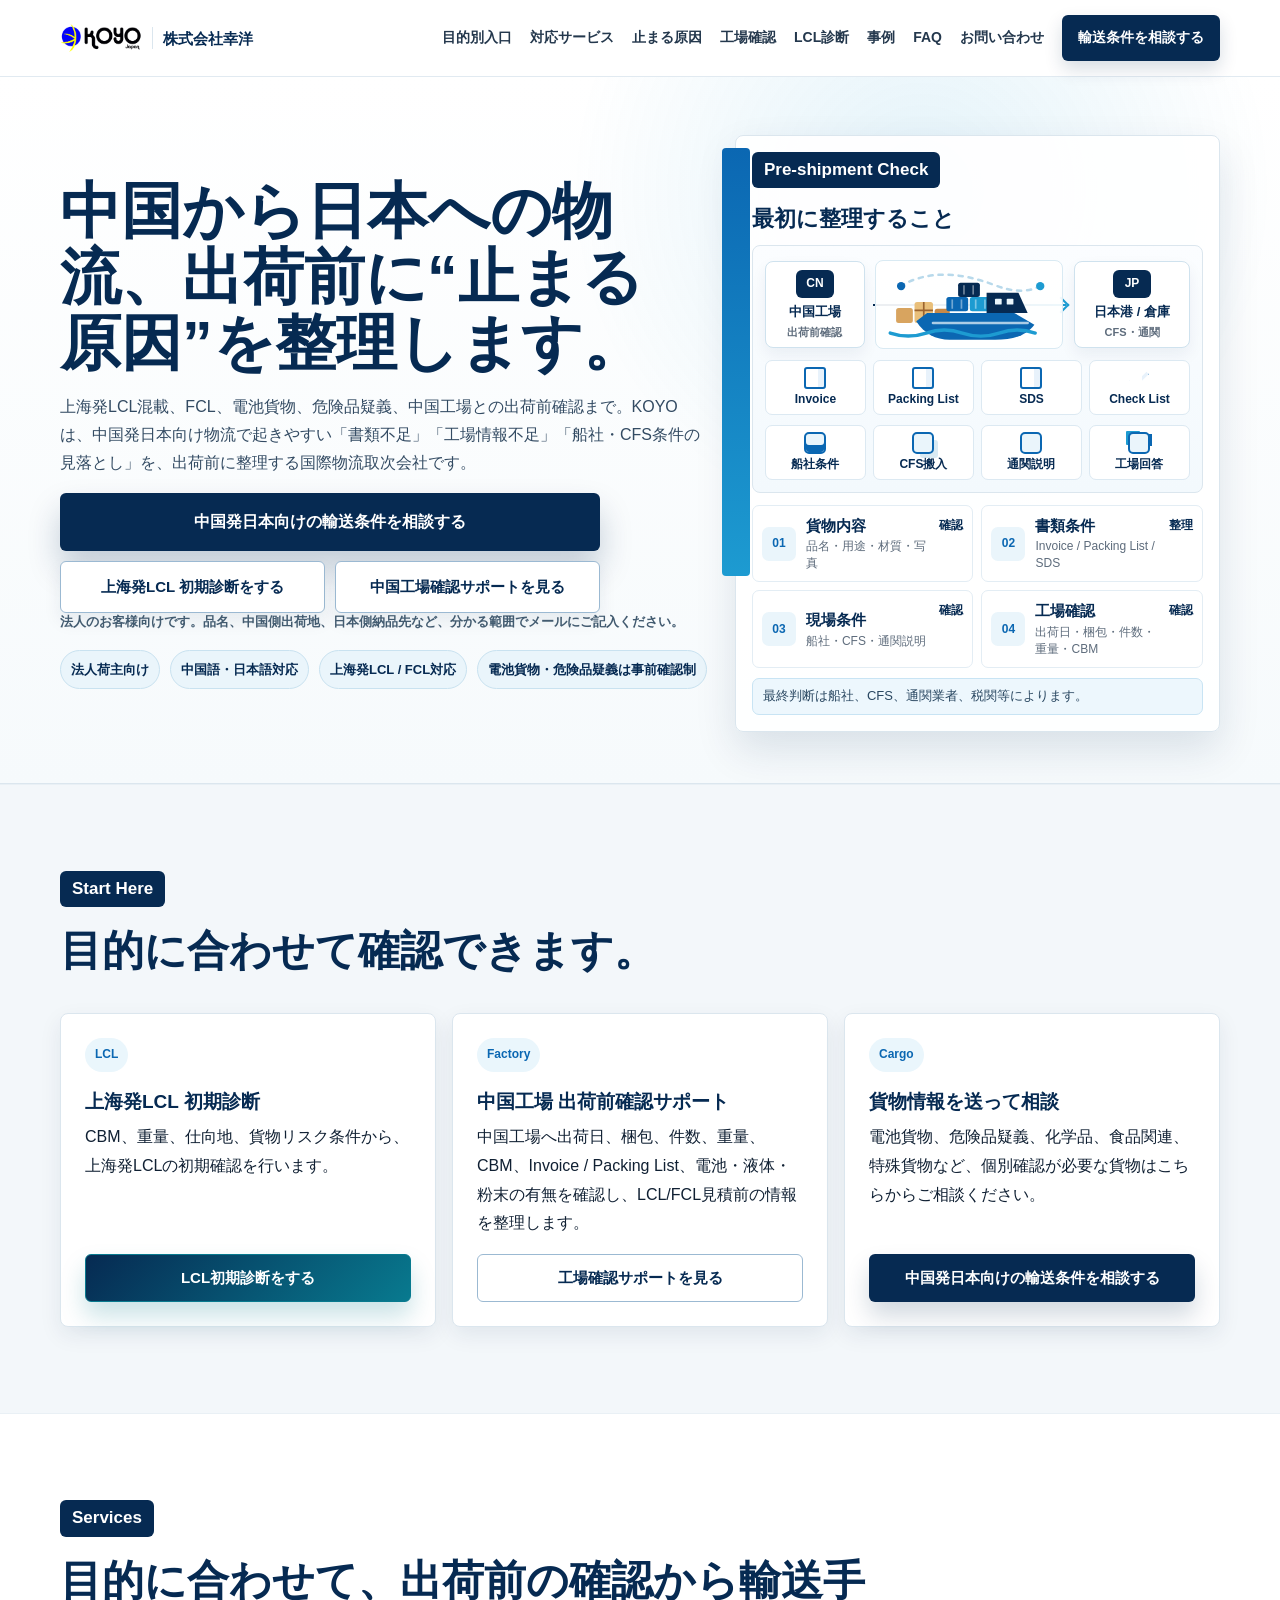
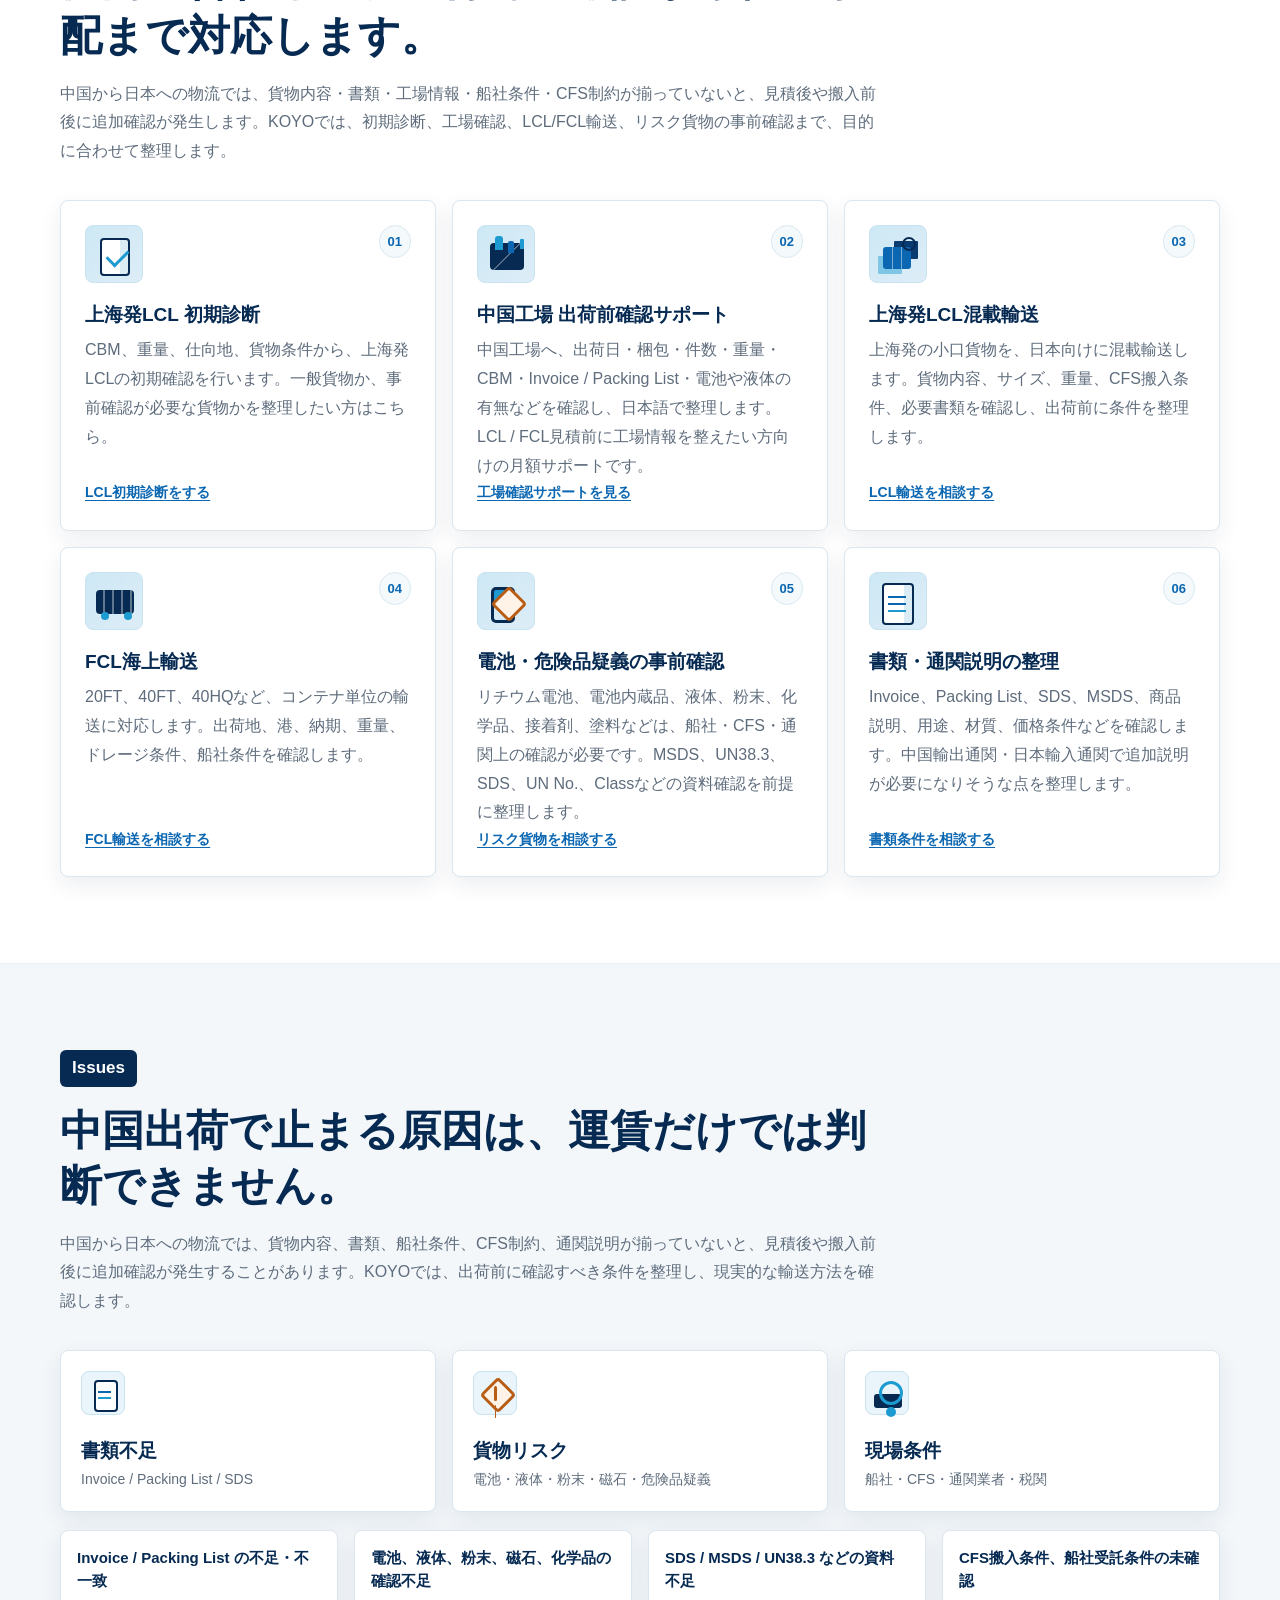
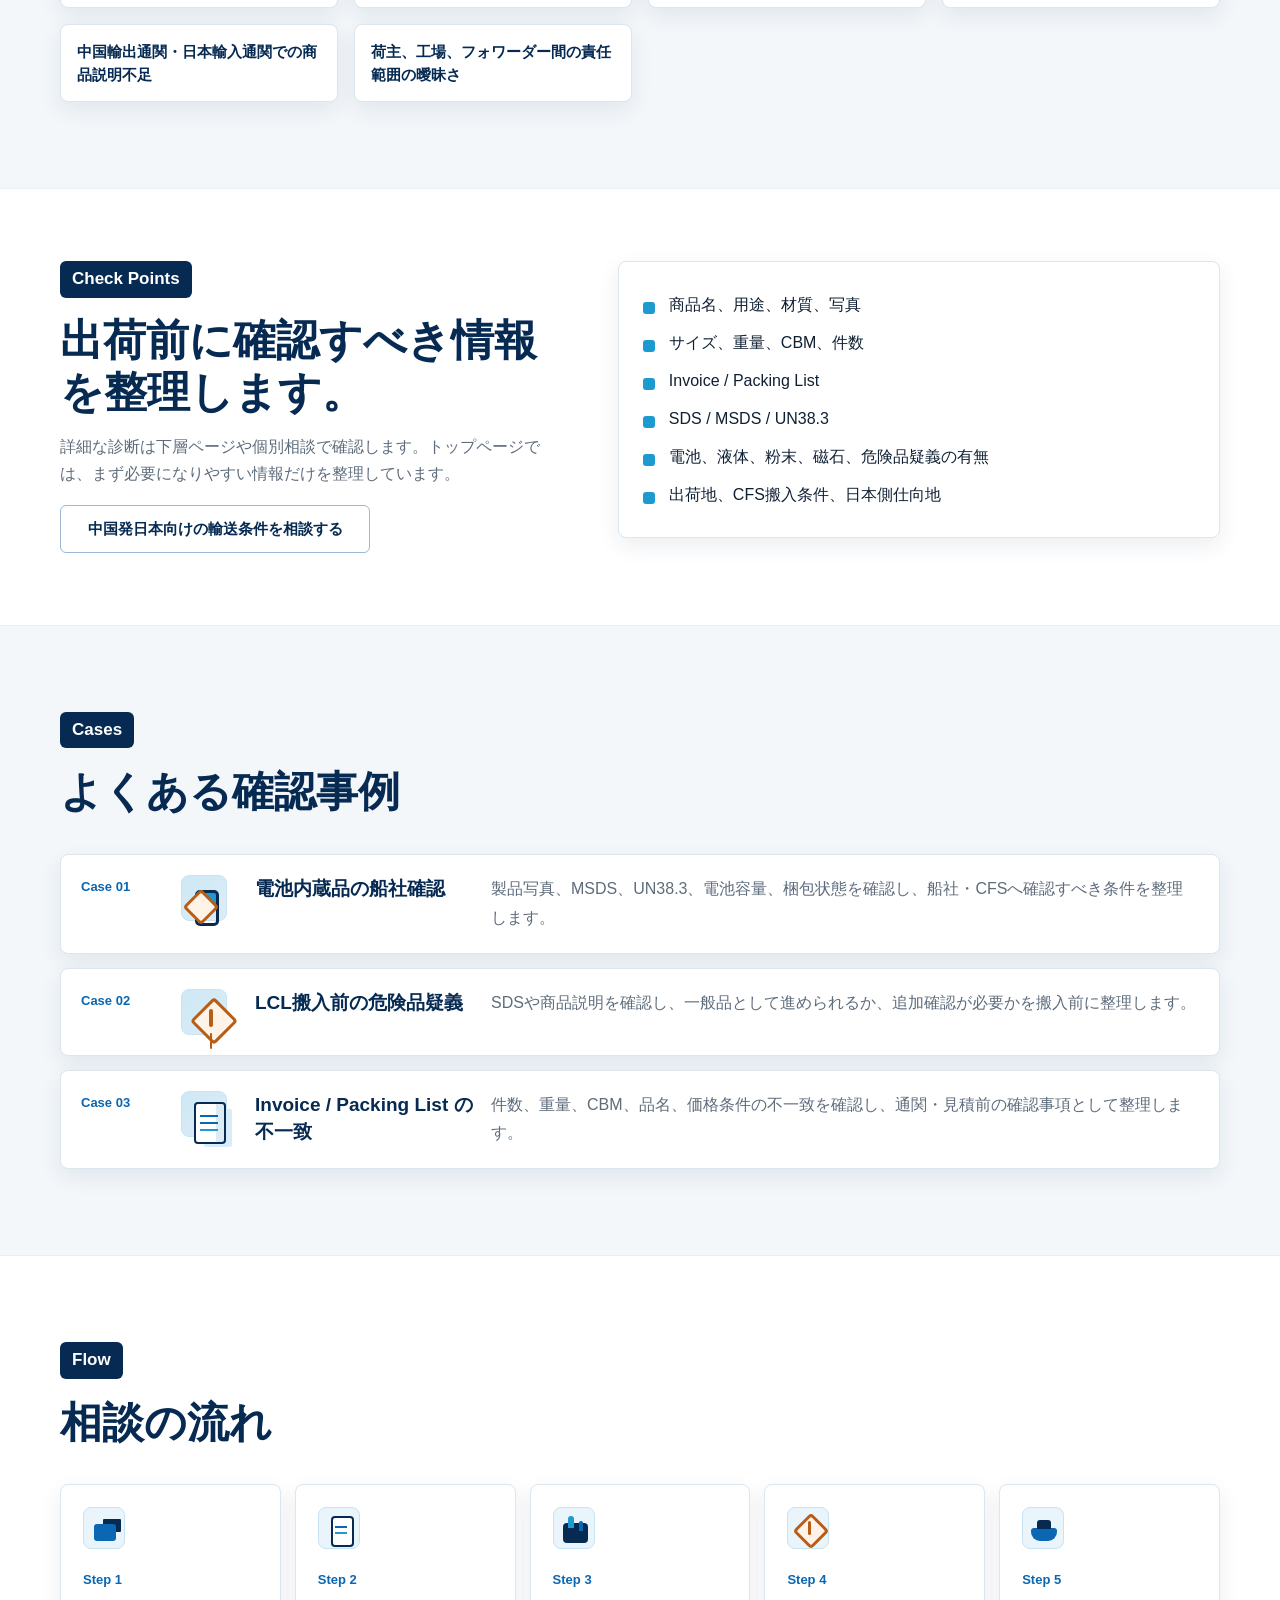
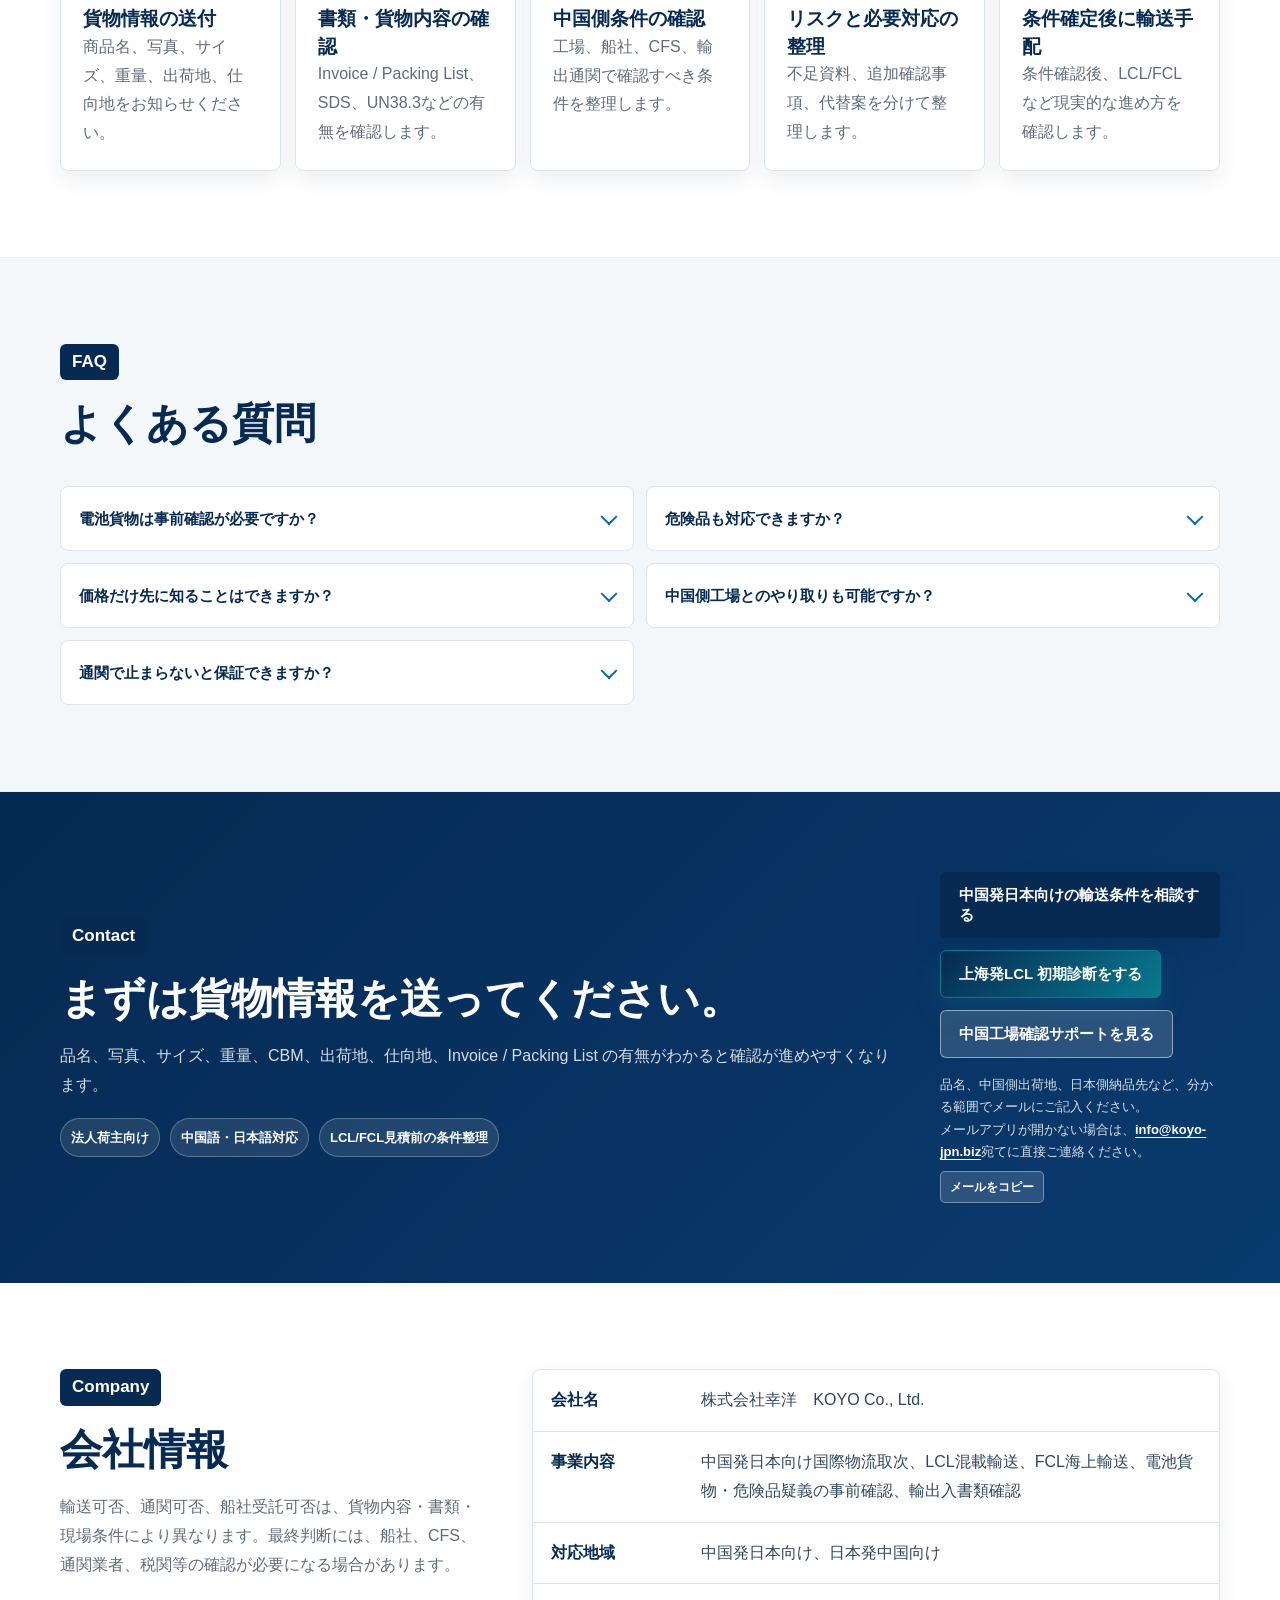
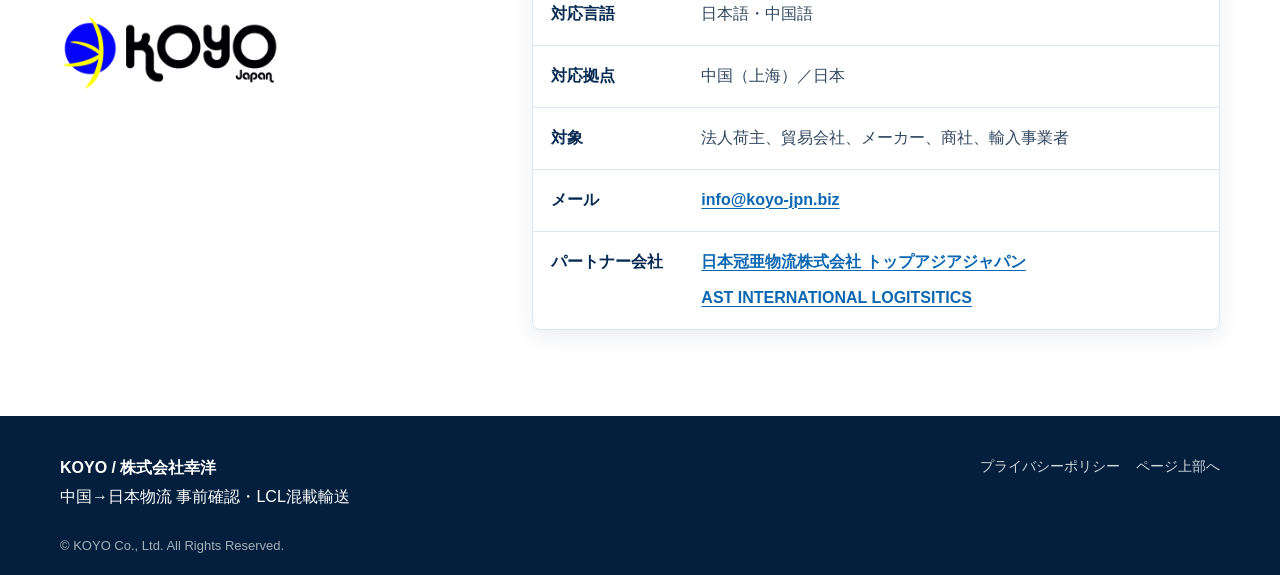
==== index.html @ 81e560b5 "Improve email inquiry CTAs and mailto templates" ====
<!doctype html>
<html lang="ja">
  <head>
    <meta charset="utf-8">
    <meta name="viewport" content="width=device-width, initial-scale=1">
    <title>株式会社幸洋｜中国→日本 LCL混載輸送・電池貨物対応</title>
    <meta name="description" content="株式会社幸洋は、中国から日本向けの法人国際物流に対応する物流取次会社です。上海発LCL混載、FCL、電池貨物、危険品、中国輸出通関、日本輸入通関の事前確認を行い、出荷前に止まるリスクを整理します。">
    <meta name="keywords" content="中国 日本 物流, LCL混載, 上海 LCL, 電池貨物 輸送, 危険品 輸送, 中国輸出通関, 日本輸入通関, 国際物流, 法人向け物流">
    <meta property="og:title" content="株式会社幸洋｜中国→日本物流 事前確認サービス">
    <meta property="og:description" content="中国から日本への物流で、出荷前に止まるリスクを確認します。LCL混載・FCL・電池貨物・危険品対応。">
    <meta property="og:type" content="website">
    <meta property="og:url" content="https://koyo-jpn.biz/">
    <meta property="og:site_name" content="株式会社幸洋">
    <meta name="theme-color" content="#062a52">
    <link rel="canonical" href="https://koyo-jpn.biz/">
    <link rel="stylesheet" href="styles.css?v=mobile-fix-20260617b">
    <link rel="stylesheet" href="layout-tighten.css?v=mobile-fix-20260617b">
    <style>
      .hero-actions .button-primary { grid-column: 1 / -1; min-height: 58px; font-size: 16px; box-shadow: 0 18px 32px rgba(6, 42, 82, 0.22); }
      .hero-secondary-action, .button-lcl-check.hero-secondary-action { color: var(--navy); background: var(--white); border-color: #9bb9d2; box-shadow: 0 8px 18px rgba(9, 42, 82, 0.08); }
      .hero-secondary-action:hover, .hero-secondary-action:focus-visible, .button-lcl-check.hero-secondary-action:hover, .button-lcl-check.hero-secondary-action:focus-visible { color: var(--navy); background: #f2f8fc; }
      .route-map { grid-template-columns: 100px minmax(0, 1fr) 116px; }
      .route-node small { color: var(--muted); font-size: 11px; font-weight: 900; line-height: 1.2; }
      .sea-lane { min-height: 92px; }
      .ship-svg { width: min(188px, 100%); padding: 5px; }
      .partner-row { grid-template-columns: repeat(4, minmax(0, 1fr)); }
      .document-row span::before, .partner-row span::before { width: 18px; height: 18px; margin-bottom: 3px; content: ""; }
      .doc-icon-check::before { background: var(--soft-blue); border-color: var(--cyan); clip-path: polygon(16% 48%, 34% 66%, 82% 20%, 92% 31%, 35% 86%, 6% 58%); }
      .partner-row span::before { display: block; background: var(--soft-blue); border: 2px solid var(--blue); border-radius: 5px; }
      .partner-icon-carrier::before { border-radius: 3px 3px 8px 8px; box-shadow: inset 0 -7px 0 var(--blue); }
      .partner-icon-cfs::before { background: linear-gradient(90deg, transparent 0 44%, rgba(11, 103, 178, 0.28) 44% 56%, transparent 56%), var(--soft-blue); box-shadow: 6px 6px 0 -2px #d9eaf3; }
      .partner-icon-customs::before { background: linear-gradient(90deg, transparent 0 70%, #dcecf5 70% 100%), var(--white); }
      .partner-icon-factory::before { background: linear-gradient(135deg, transparent 0 48%, rgba(255, 255, 255, 0.45) 48% 54%, transparent 54%), var(--navy); border-color: var(--navy); box-shadow: -6px -5px 0 -4px var(--cyan), 7px -3px 0 -5px var(--blue); }
      @media (max-width: 780px) {
        .dashboard-list article { grid-template-columns: 38px minmax(0, 1fr); }
        .dashboard-list strong { position: absolute; top: 9px; right: 9px; }
        .route-map { grid-template-columns: 74px minmax(92px, 1fr) 84px; gap: 6px; }
        .sea-lane { min-height: 70px; }
        .sea-lane::before { top: 50%; }
        .sea-lane::after { right: -1px; top: calc(50% - 5px); bottom: auto; transform: rotate(45deg); }
        .document-row, .partner-row { grid-template-columns: repeat(2, minmax(0, 1fr)); }
        .hero-actions { grid-template-columns: 1fr; width: 100%; }
      }
    </style>
    <script async src="https://www.googletagmanager.com/gtag/js?id=G-XXFBEWN77W"></script>
    <script>
      window.dataLayer = window.dataLayer || [];
      function gtag(){dataLayer.push(arguments);}
      gtag("js", new Date());
      gtag("config", "G-XXFBEWN77W");
    </script>
    <script type="application/ld+json">
      {
        "@context": "https://schema.org",
        "@type": "Organization",
        "name": "株式会社幸洋",
        "alternateName": "KOYO Co., Ltd.",
        "url": "https://koyo-jpn.biz/",
        "description": "中国発日本向け国際物流取次、LCL混載輸送、FCL海上輸送、電池貨物・危険品の事前確認、輸出入書類確認",
        "areaServed": ["China", "Japan"],
        "knowsLanguage": ["ja", "zh"]
      }
    </script>
  </head>
  <body>
    <a class="skip-link" href="#main">本文へ移動</a>

    <header class="site-header" data-header>
      <div class="header-inner">
        <a class="brand" href="#top" aria-label="KOYO 株式会社幸洋 トップへ">
          <img class="brand-image" src="assets/koyo-logo-cropped.png" alt="" aria-hidden="true">
          <span class="brand-divider" aria-hidden="true"></span>
          <span class="brand-company">株式会社幸洋</span>
        </a>
        <button class="nav-toggle" type="button" aria-expanded="false" aria-controls="site-nav" aria-label="メニューを開閉">
          <span class="nav-toggle-line" aria-hidden="true"></span>
        </button>
        <nav class="site-nav" id="site-nav" aria-label="主要ナビゲーション">
          <a href="#entry">目的別入口</a>
          <a href="#services">対応サービス</a>
          <a href="#issues">止まる原因</a>
          <a href="factory-check.html">工場確認</a>
          <a href="lcl-check.html">LCL診断</a>
          <a href="#cases">事例</a>
          <a href="#faq">FAQ</a>
          <a href="#contact">お問い合わせ</a>
          <a class="nav-cta" href="#" data-contact-link>輸送条件を相談する</a>
        </nav>
      </div>
    </header>

    <main id="main">
      <section class="hero" id="top" aria-labelledby="hero-title">
        <div class="container hero-grid">
          <div class="hero-copy">
            <h1 id="hero-title">中国から日本への物流、出荷前に“止まる原因”を整理します。</h1>
            <p class="hero-text">
              上海発LCL混載、FCL、電池貨物、危険品疑義、中国工場との出荷前確認まで。KOYOは、中国発日本向け物流で起きやすい「書類不足」「工場情報不足」「船社・CFS条件の見落とし」を、出荷前に整理する国際物流取次会社です。
            </p>
            <div class="hero-actions">
              <a class="button button-primary" href="#" data-contact-link>中国発日本向けの輸送条件を相談する</a>
              <a class="button button-lcl-check hero-secondary-action" href="/lcl-check.html">上海発LCL 初期診断をする</a>
              <a class="button button-secondary hero-secondary-action" href="/factory-check.html">中国工場確認サポートを見る</a>
            </div>
            <p class="hero-contact-note">法人のお客様向けです。品名、中国側出荷地、日本側納品先など、分かる範囲でメールにご記入ください。</p>
            <ul class="badge-list" aria-label="対応概要">
              <li>法人荷主向け</li>
              <li>中国語・日本語対応</li>
              <li>上海発LCL / FCL対応</li>
              <li>電池貨物・危険品疑義は事前確認制</li>
            </ul>
          </div>

          <div class="diagnostic-panel" aria-label="出荷前確認の概要">
            <div class="panel-top">
              <div>
                <p class="panel-eyebrow">Pre-shipment Check</p>
                <h2>最初に整理すること</h2>
              </div>
            </div>
            <div class="shipment-visual" role="img" aria-label="中国から日本への物流ルート、書類、確認フローを表した図解">
              <div class="route-map" aria-hidden="true">
                <div class="route-node route-node-origin">
                  <span>CN</span>
                  <strong>中国工場</strong>
                  <small>出荷前確認</small>
                </div>
                <div class="sea-lane">
                  <svg class="ship-svg" viewBox="0 0 210 92" aria-hidden="true" focusable="false">
                    <g class="svg-route">
                      <path d="M23 24c31-18 69-18 113-1 21 8 39 9 54 1" fill="none" stroke="#b8d9eb" stroke-width="3" stroke-dasharray="5 7" stroke-linecap="round"/>
                      <circle cx="24" cy="24" r="5" fill="#0b67b2"/>
                      <circle cx="190" cy="24" r="5" fill="#1d9bd1"/>
                    </g>
                    <g class="svg-cartons">
                      <rect x="18" y="50" width="20" height="18" rx="3" fill="#d8a45f"/>
                      <rect x="40" y="43" width="22" height="25" rx="3" fill="#e9bf7a"/>
                      <rect x="64" y="51" width="18" height="17" rx="3" fill="#c78947"/>
                      <path d="M40 53h22M51 43v25" stroke="#9b632e" stroke-width="2"/>
                    </g>
                    <g class="svg-containers">
                      <rect x="78" y="37" width="26" height="17" rx="3" fill="#0b67b2"/>
                      <rect x="106" y="37" width="26" height="17" rx="3" fill="#1d9bd1"/>
                      <rect x="92" y="20" width="26" height="17" rx="3" fill="#062a52"/>
                      <path d="M85 40v11M96 40v11M113 40v11M124 40v11M99 23v11M110 23v11" stroke="rgba(255,255,255,.42)" stroke-width="2"/>
                    </g>
                    <g class="svg-ship">
                      <path d="M55 56h104l24 14c-10 13-25 18-47 18H82c-17 0-30-7-40-22l13-10Z" fill="#0b67b2"/>
                      <path d="M126 32h38l11 24h-49z" fill="#062a52"/>
                      <rect x="136" y="39" width="8" height="7" rx="1" fill="#eaf5fb"/>
                      <rect x="150" y="39" width="8" height="7" rx="1" fill="#eaf5fb"/>
                      <path d="M62 68h113" stroke="#eaf5fb" stroke-width="3" stroke-linecap="round" opacity=".72"/>
                    </g>
                    <path d="M11 80c15 5 28 5 43 0 15-5 28-5 43 0 15 5 29 5 44 0 15-5 28-5 43 0" fill="none" stroke="#1d9bd1" stroke-width="4" stroke-linecap="round"/>
                  </svg>
                </div>
                <div class="route-node route-node-dest">
                  <span>JP</span>
                  <strong>日本港 / 倉庫</strong>
                  <small>CFS・通関</small>
                </div>
              </div>
              <div class="document-row" aria-hidden="true">
                <span class="doc-icon doc-icon-invoice">Invoice</span>
                <span class="doc-icon doc-icon-pl">Packing List</span>
                <span class="doc-icon doc-icon-sds">SDS</span>
                <span class="doc-icon doc-icon-check">Check List</span>
              </div>
              <div class="partner-row" aria-hidden="true">
                <span class="partner-icon partner-icon-carrier">船社条件</span>
                <span class="partner-icon partner-icon-cfs">CFS搬入</span>
                <span class="partner-icon partner-icon-customs">通関説明</span>
                <span class="partner-icon partner-icon-factory">工場回答</span>
              </div>
            </div>
            <div class="dashboard-list dashboard-list-compact">
              <article>
                <span class="dash-icon">01</span>
                <div>
                  <h3>貨物内容</h3>
                  <p>品名・用途・材質・写真</p>
                </div>
                <strong>確認</strong>
              </article>
              <article>
                <span class="dash-icon">02</span>
                <div>
                  <h3>書類条件</h3>
                  <p>Invoice / Packing List / SDS</p>
                </div>
                <strong>整理</strong>
              </article>
              <article>
                <span class="dash-icon">03</span>
                <div>
                  <h3>現場条件</h3>
                  <p>船社・CFS・通関説明</p>
                </div>
                <strong>確認</strong>
              </article>
              <article>
                <span class="dash-icon">04</span>
                <div>
                  <h3>工場確認</h3>
                  <p>出荷日・梱包・件数・重量・CBM</p>
                </div>
                <strong>確認</strong>
              </article>
            </div>
            <p class="panel-foot">最終判断は船社、CFS、通関業者、税関等によります。</p>
          </div>
        </div>
      </section>

      <section class="section section-muted" id="entry" aria-labelledby="entry-title">
        <div class="container">
          <div class="section-heading">
            <p class="section-label">Start Here</p>
            <h2 id="entry-title">目的に合わせて確認できます。</h2>
          </div>
          <div class="entry-grid">
            <article>
              <span class="entry-kicker">LCL</span>
              <h3>上海発LCL 初期診断</h3>
              <p>CBM、重量、仕向地、貨物リスク条件から、上海発LCLの初期確認を行います。</p>
              <a class="button button-lcl-check" href="/lcl-check.html">LCL初期診断をする</a>
            </article>
            <article>
              <span class="entry-kicker">Factory</span>
              <h3>中国工場 出荷前確認サポート</h3>
              <p>中国工場へ出荷日、梱包、件数、重量、CBM、Invoice / Packing List、電池・液体・粉末の有無を確認し、LCL/FCL見積前の情報を整理します。</p>
              <a class="button button-secondary" href="/factory-check.html">工場確認サポートを見る</a>
            </article>
            <article>
              <span class="entry-kicker">Cargo</span>
              <h3>貨物情報を送って相談</h3>
              <p>電池貨物、危険品疑義、化学品、食品関連、特殊貨物など、個別確認が必要な貨物はこちらからご相談ください。</p>
              <a class="button button-primary" href="#" data-contact-link>中国発日本向けの輸送条件を相談する</a>
            </article>
          </div>
        </div>
      </section>

      <section class="section" id="services" aria-labelledby="services-title">
        <div class="container">
          <div class="section-heading">
            <p class="section-label">Services</p>
            <h2 id="services-title">目的に合わせて、出荷前の確認から輸送手配まで対応します。</h2>
            <p>中国から日本への物流では、貨物内容・書類・工場情報・船社条件・CFS制約が揃っていないと、見積後や搬入前後に追加確認が発生します。KOYOでは、初期診断、工場確認、LCL/FCL輸送、リスク貨物の事前確認まで、目的に合わせて整理します。</p>
          </div>
          <div class="service-grid service-grid-compact">
            <article>
              <div class="service-card-top">
                <span class="service-icon service-icon-diagnosis" aria-hidden="true"></span>
                <span class="service-number">01</span>
              </div>
              <h3>上海発LCL 初期診断</h3>
              <p>CBM、重量、仕向地、貨物条件から、上海発LCLの初期確認を行います。一般貨物か、事前確認が必要な貨物かを整理したい方はこちら。</p>
              <a class="service-card-link" href="/lcl-check.html">LCL初期診断をする</a>
            </article>
            <article>
              <div class="service-card-top">
                <span class="service-icon service-icon-factory" aria-hidden="true"></span>
                <span class="service-number">02</span>
              </div>
              <h3>中国工場 出荷前確認サポート</h3>
              <p>中国工場へ、出荷日・梱包・件数・重量・CBM・Invoice / Packing List・電池や液体の有無などを確認し、日本語で整理します。LCL / FCL見積前に工場情報を整えたい方向けの月額サポートです。</p>
              <a class="service-card-link" href="/factory-check.html">工場確認サポートを見る</a>
            </article>
            <article>
              <div class="service-card-top">
                <span class="service-icon service-icon-lcl" aria-hidden="true"></span>
                <span class="service-number">03</span>
              </div>
              <h3>上海発LCL混載輸送</h3>
              <p>上海発の小口貨物を、日本向けに混載輸送します。貨物内容、サイズ、重量、CFS搬入条件、必要書類を確認し、出荷前に条件を整理します。</p>
              <a class="service-card-link" href="#contact">LCL輸送を相談する</a>
            </article>
            <article>
              <div class="service-card-top">
                <span class="service-icon service-icon-fcl" aria-hidden="true"></span>
                <span class="service-number">04</span>
              </div>
              <h3>FCL海上輸送</h3>
              <p>20FT、40FT、40HQなど、コンテナ単位の輸送に対応します。出荷地、港、納期、重量、ドレージ条件、船社条件を確認します。</p>
              <a class="service-card-link" href="#contact">FCL輸送を相談する</a>
            </article>
            <article>
              <div class="service-card-top">
                <span class="service-icon service-icon-risk" aria-hidden="true"></span>
                <span class="service-number">05</span>
              </div>
              <h3>電池・危険品疑義の事前確認</h3>
              <p>リチウム電池、電池内蔵品、液体、粉末、化学品、接着剤、塗料などは、船社・CFS・通関上の確認が必要です。MSDS、UN38.3、SDS、UN No.、Classなどの資料確認を前提に整理します。</p>
              <a class="service-card-link" href="#contact">リスク貨物を相談する</a>
            </article>
            <article>
              <div class="service-card-top">
                <span class="service-icon service-icon-documents" aria-hidden="true"></span>
                <span class="service-number">06</span>
              </div>
              <h3>書類・通関説明の整理</h3>
              <p>Invoice、Packing List、SDS、MSDS、商品説明、用途、材質、価格条件などを確認します。中国輸出通関・日本輸入通関で追加説明が必要になりそうな点を整理します。</p>
              <a class="service-card-link" href="#contact">書類条件を相談する</a>
            </article>
          </div>
        </div>
      </section>

      <section class="section section-muted" id="issues" aria-labelledby="issues-title">
        <div class="container">
          <div class="section-heading">
            <p class="section-label">Issues</p>
            <h2 id="issues-title">中国出荷で止まる原因は、運賃だけでは判断できません。</h2>
            <p>中国から日本への物流では、貨物内容、書類、船社条件、CFS制約、通関説明が揃っていないと、見積後や搬入前後に追加確認が発生することがあります。KOYOでは、出荷前に確認すべき条件を整理し、現実的な輸送方法を確認します。</p>
          </div>
          <div class="issue-diagram" aria-label="出荷前に確認する3つの原因">
            <article>
              <span class="issue-icon issue-icon-doc" aria-hidden="true"></span>
              <h3>書類不足</h3>
              <p>Invoice / Packing List / SDS</p>
            </article>
            <article>
              <span class="issue-icon issue-icon-risk" aria-hidden="true"></span>
              <h3>貨物リスク</h3>
              <p>電池・液体・粉末・磁石・危険品疑義</p>
            </article>
            <article>
              <span class="issue-icon issue-icon-site" aria-hidden="true"></span>
              <h3>現場条件</h3>
              <p>船社・CFS・通関業者・税関</p>
            </article>
          </div>
          <div class="issue-grid issue-grid-short">
            <article>Invoice / Packing List の不足・不一致</article>
            <article>電池、液体、粉末、磁石、化学品の確認不足</article>
            <article>SDS / MSDS / UN38.3 などの資料不足</article>
            <article>CFS搬入条件、船社受託条件の未確認</article>
            <article>中国輸出通関・日本輸入通関での商品説明不足</article>
            <article>荷主、工場、フォワーダー間の責任範囲の曖昧さ</article>
          </div>
        </div>
      </section>

      <section class="section" id="checks" aria-labelledby="checks-title">
        <div class="container split-layout">
          <div>
            <p class="section-label">Check Points</p>
            <h2 id="checks-title">出荷前に確認すべき情報を整理します。</h2>
            <p>詳細な診断は下層ページや個別相談で確認します。トップページでは、まず必要になりやすい情報だけを整理しています。</p>
            <a class="button button-secondary" href="#" data-contact-link>中国発日本向けの輸送条件を相談する</a>
          </div>
          <div class="check-panel">
            <ul class="check-list">
              <li>商品名、用途、材質、写真</li>
              <li>サイズ、重量、CBM、件数</li>
              <li>Invoice / Packing List</li>
              <li>SDS / MSDS / UN38.3</li>
              <li>電池、液体、粉末、磁石、危険品疑義の有無</li>
              <li>出荷地、CFS搬入条件、日本側仕向地</li>
            </ul>
          </div>
        </div>
      </section>

      <section class="section section-muted" id="cases" aria-labelledby="cases-title">
        <div class="container">
          <div class="section-heading">
            <p class="section-label">Cases</p>
            <h2 id="cases-title">よくある確認事例</h2>
          </div>
          <div class="case-list case-list-short">
            <article>
              <span>Case 01</span>
              <i class="case-icon service-icon service-icon-risk" aria-hidden="true"></i>
              <h3>電池内蔵品の船社確認</h3>
              <p>製品写真、MSDS、UN38.3、電池容量、梱包状態を確認し、船社・CFSへ確認すべき条件を整理します。</p>
            </article>
            <article>
              <span>Case 02</span>
              <i class="case-icon service-icon service-icon-dg" aria-hidden="true"></i>
              <h3>LCL搬入前の危険品疑義</h3>
              <p>SDSや商品説明を確認し、一般品として進められるか、追加確認が必要かを搬入前に整理します。</p>
            </article>
            <article>
              <span>Case 03</span>
              <i class="case-icon service-icon service-icon-documents" aria-hidden="true"></i>
              <h3>Invoice / Packing List の不一致</h3>
              <p>件数、重量、CBM、品名、価格条件の不一致を確認し、通関・見積前の確認事項として整理します。</p>
            </article>
          </div>
        </div>
      </section>

      <section class="section" id="flow" aria-labelledby="flow-title">
        <div class="container">
          <div class="section-heading">
            <p class="section-label">Flow</p>
            <h2 id="flow-title">相談の流れ</h2>
          </div>
          <div class="timeline timeline-compact">
            <article>
              <i class="timeline-icon timeline-icon-cargo" aria-hidden="true"></i>
              <span>Step 1</span>
              <h3>貨物情報の送付</h3>
              <p>商品名、写真、サイズ、重量、出荷地、仕向地をお知らせください。</p>
            </article>
            <article>
              <i class="timeline-icon timeline-icon-doc" aria-hidden="true"></i>
              <span>Step 2</span>
              <h3>書類・貨物内容の確認</h3>
              <p>Invoice / Packing List、SDS、UN38.3などの有無を確認します。</p>
            </article>
            <article>
              <i class="timeline-icon timeline-icon-factory" aria-hidden="true"></i>
              <span>Step 3</span>
              <h3>中国側条件の確認</h3>
              <p>工場、船社、CFS、輸出通関で確認すべき条件を整理します。</p>
            </article>
            <article>
              <i class="timeline-icon timeline-icon-risk" aria-hidden="true"></i>
              <span>Step 4</span>
              <h3>リスクと必要対応の整理</h3>
              <p>不足資料、追加確認事項、代替案を分けて整理します。</p>
            </article>
            <article>
              <i class="timeline-icon timeline-icon-ship" aria-hidden="true"></i>
              <span>Step 5</span>
              <h3>条件確定後に輸送手配</h3>
              <p>条件確認後、LCL/FCLなど現実的な進め方を確認します。</p>
            </article>
          </div>
        </div>
      </section>

      <section class="section section-muted" id="faq" aria-labelledby="faq-title">
        <div class="container">
          <div class="section-heading">
            <p class="section-label">FAQ</p>
            <h2 id="faq-title">よくある質問</h2>
          </div>
          <div class="faq-list">
            <article class="faq-item">
              <button type="button" aria-expanded="false">電池貨物は事前確認が必要ですか？</button>
              <div class="faq-answer"><p>貨物内容、電池の種類、容量、梱包状態、MSDS、UN38.3、船社条件により確認が必要です。資料を確認し、対応可能性と追加確認事項を整理します。</p></div>
            </article>
            <article class="faq-item">
              <button type="button" aria-expanded="false">危険品も対応できますか？</button>
              <div class="faq-answer"><p>SDS、UN No.、Class、Packing Group、容器、ラベル、船社DG枠などを確認します。危険品疑義がある貨物は事前確認が必要です。</p></div>
            </article>
            <article class="faq-item">
              <button type="button" aria-expanded="false">価格だけ先に知ることはできますか？</button>
              <div class="faq-answer"><p>概算確認は可能です。ただし、貨物内容や書類条件が不明な場合、追加費用や受託条件を確認できないことがあります。</p></div>
            </article>
            <article class="faq-item">
              <button type="button" aria-expanded="false">中国側工場とのやり取りも可能ですか？</button>
              <div class="faq-answer"><p>案件条件により、中国語での確認対応が可能です。月額で中国工場との出荷前確認を依頼したい場合は、<a href="/factory-check.html">中国工場 出荷前確認サポート</a>をご確認ください。</p></div>
            </article>
            <article class="faq-item">
              <button type="button" aria-expanded="false">通関で止まらないと保証できますか？</button>
              <div class="faq-answer"><p>保証はできません。最終判断は船社、CFS、通関業者、税関等によります。KOYOでは、出荷前に確認できる条件と追加確認事項を整理します。</p></div>
            </article>
          </div>
        </div>
      </section>

      <section class="final-cta" id="contact" aria-labelledby="final-cta-title">
        <div class="container final-cta-inner">
          <div>
            <p class="section-label">Contact</p>
            <h2 id="final-cta-title">まずは貨物情報を送ってください。</h2>
            <p>品名、写真、サイズ、重量、CBM、出荷地、仕向地、Invoice / Packing List の有無がわかると確認が進めやすくなります。</p>
            <ul class="cta-points">
              <li>法人荷主向け</li>
              <li>中国語・日本語対応</li>
              <li>LCL/FCL見積前の条件整理</li>
            </ul>
          </div>
          <div class="final-actions">
            <a class="button button-primary" href="#" data-contact-link>中国発日本向けの輸送条件を相談する</a>
            <a class="button button-lcl-check" href="/lcl-check.html">上海発LCL 初期診断をする</a>
            <a class="button button-light" href="/factory-check.html">中国工場確認サポートを見る</a>
            <p class="mail-fallback">
              品名、中国側出荷地、日本側納品先など、分かる範囲でメールにご記入ください。<br>
              メールアプリが開かない場合は、<a href="#" data-contact-link data-contact-email>問い合わせ先メール</a>宛てに直接ご連絡ください。
              <button class="copy-email" type="button" data-copy-email>メールをコピー</button>
            </p>
          </div>
        </div>
      </section>

      <section class="section" id="company" aria-labelledby="company-title">
        <div class="container company-grid">
          <div class="company-intro">
            <p class="section-label">Company</p>
            <h2 id="company-title">会社情報</h2>
            <p class="company-caution">輸送可否、通関可否、船社受託可否は、貨物内容・書類・現場条件により異なります。最終判断には、船社、CFS、通関業者、税関等の確認が必要になる場合があります。</p>
            <img class="company-logo-mark" src="assets/koyo-logo-cropped.png" alt="KOYO 株式会社幸洋">
          </div>
          <dl class="company-table company-table-compact">
            <div><dt>会社名</dt><dd>株式会社幸洋　KOYO Co., Ltd.</dd></div>
            <div><dt>事業内容</dt><dd>中国発日本向け国際物流取次、LCL混載輸送、FCL海上輸送、電池貨物・危険品疑義の事前確認、輸出入書類確認</dd></div>
            <div><dt>対応地域</dt><dd>中国発日本向け、日本発中国向け</dd></div>
            <div><dt>対応言語</dt><dd>日本語・中国語</dd></div>
            <div><dt>対応拠点</dt><dd>中国（上海）／日本</dd></div>
            <div><dt>対象</dt><dd>法人荷主、貿易会社、メーカー、商社、輸入事業者</dd></div>
            <div><dt>メール</dt><dd><a href="#" data-contact-link data-contact-email>問い合わせ先メール</a></dd></div>
            <div>
              <dt>パートナー会社</dt>
              <dd>
                <ul class="partner-list">
                  <li><a href="https://topasia.jp/" target="_blank" rel="noopener">日本冠亜物流株式会社 トップアジアジャパン</a></li>
                  <li><a href="https://www.ast-logi.com/" target="_blank" rel="noopener">AST INTERNATIONAL LOGITSITICS</a></li>
                </ul>
              </dd>
            </div>
          </dl>
        </div>
      </section>
    </main>

    <footer class="site-footer">
      <div class="container footer-inner">
        <div>
          <p class="footer-brand">KOYO / 株式会社幸洋</p>
          <p>中国→日本物流 事前確認・LCL混載輸送</p>
        </div>
        <div class="footer-links">
          <a href="privacy.html">プライバシーポリシー</a>
          <a href="#top">ページ上部へ</a>
        </div>
      </div>
      <p class="copyright">© KOYO Co., Ltd. All Rights Reserved.</p>
    </footer>

    <div class="contact-toast" data-contact-toast role="status" aria-live="polite" aria-hidden="true">
      <span data-contact-toast-message>メールアプリが開かない場合は、問い合わせ先メールをコピーしてご連絡ください。</span>
      <button type="button" data-copy-email>コピー</button>
    </div>

    <script src="script.js"></script>
  </body>
</html>
---- styles.css ----
:root {
  --ink: #102033;
  --navy: #062a52;
  --navy-2: #0a3b70;
  --blue: #0b67b2;
  --cyan: #1d9bd1;
  --muted: #5e6c7c;
  --line: #dbe6ee;
  --soft: #f3f7fa;
  --soft-blue: #eaf5fb;
  --white: #ffffff;
  --warning: #b85d16;
  --shadow: 0 18px 42px rgba(9, 42, 82, 0.12);
  --shadow-small: 0 8px 22px rgba(9, 42, 82, 0.08);
  --radius: 8px;
  --container: 1160px;
}

* {
  box-sizing: border-box;
}

html {
  scroll-behavior: smooth;
}

body {
  margin: 0;
  color: var(--ink);
  font-family: -apple-system, BlinkMacSystemFont, "Hiragino Sans", "Yu Gothic", "YuGothic", "Noto Sans JP", "Segoe UI", sans-serif;
  line-height: 1.8;
  background: var(--white);
}

body.nav-open {
  overflow: hidden;
}

a {
  color: inherit;
  text-decoration: none;
}

button,
input {
  font: inherit;
}

.skip-link {
  position: absolute;
  top: 10px;
  left: 10px;
  z-index: 200;
  transform: translateY(-150%);
  padding: 8px 12px;
  color: var(--white);
  background: var(--navy);
  border-radius: 6px;
}

.skip-link:focus {
  transform: translateY(0);
}

.container,
.header-inner {
  width: min(calc(100% - 40px), var(--container));
  margin: 0 auto;
}

.site-header {
  position: sticky;
  top: 0;
  z-index: 100;
  background: rgba(255, 255, 255, 0.96);
  border-bottom: 1px solid rgba(219, 230, 238, 0.82);
  backdrop-filter: blur(14px);
  transition: box-shadow 180ms ease;
}

.site-header.is-scrolled {
  box-shadow: var(--shadow-small);
}

.header-inner {
  min-height: 76px;
  display: flex;
  align-items: center;
  justify-content: space-between;
  gap: 22px;
}

.brand {
  display: inline-flex;
  align-items: center;
  gap: 10px;
  color: var(--navy);
  font-weight: 800;
  white-space: nowrap;
}

.brand-image {
  display: block;
  width: 82px;
  height: auto;
  max-height: 30px;
  object-fit: contain;
}

.brand-divider {
  width: 1px;
  height: 22px;
  background: var(--line);
}

.brand-company {
  font-size: 15px;
}

.site-nav {
  display: flex;
  align-items: center;
  gap: 18px;
  color: #24384d;
  font-size: 14px;
  font-weight: 700;
}

.site-nav a {
  padding: 8px 0;
}

.site-nav a:hover,
.site-nav a:focus-visible {
  color: var(--blue);
}

.nav-cta {
  padding: 10px 16px !important;
  color: var(--white) !important;
  background: var(--navy);
  border-radius: 6px;
  box-shadow: 0 8px 18px rgba(6, 42, 82, 0.16);
}

.nav-toggle {
  display: none;
  width: 42px;
  height: 42px;
  padding: 0;
  border: 1px solid var(--line);
  border-radius: 6px;
  background: var(--white);
}

.nav-toggle-line,
.nav-toggle-line::before,
.nav-toggle-line::after {
  display: block;
  width: 18px;
  height: 2px;
  margin: 0 auto;
  background: var(--navy);
  content: "";
  transition: transform 180ms ease, opacity 180ms ease;
}

.nav-toggle-line::before {
  transform: translateY(-7px);
}

.nav-toggle-line::after {
  transform: translateY(5px);
}

.nav-open .nav-toggle-line {
  background: transparent;
}

.nav-open .nav-toggle-line::before {
  transform: translateY(2px) rotate(45deg);
}

.nav-open .nav-toggle-line::after {
  transform: translateY(0) rotate(-45deg);
}

.hero {
  position: relative;
  overflow: hidden;
  background:
    radial-gradient(circle at 72% 16%, rgba(29, 155, 209, 0.12), transparent 32%),
    linear-gradient(180deg, #ffffff 0%, #f6fafc 100%);
}

.hero::after {
  position: absolute;
  inset: auto 0 0;
  height: 1px;
  background: var(--line);
  content: "";
}

.hero-grid {
  min-height: 560px;
  display: grid;
  grid-template-columns: minmax(0, 1.02fr) minmax(420px, 0.86fr);
  align-items: center;
  gap: 46px;
  padding: 34px 0 18px;
}

.hero-label,
.section-label,
.panel-eyebrow {
  display: inline-flex;
  align-items: center;
  width: fit-content;
  margin: 0 0 16px;
  padding: 8px 12px;
  border-radius: 6px;
  color: var(--white);
  background: var(--navy);
  font-size: 17px;
  line-height: 1.2;
  font-weight: 800;
  letter-spacing: 0;
}

.hero-label,
.section-label,
.section-muted .section-label,
.final-cta .section-label,
.policy-hero .section-label,
.panel-eyebrow {
  color: var(--white) !important;
  background-color: var(--navy) !important;
}

h1,
h2,
h3,
p {
  margin-top: 0;
}

h1 {
  margin-bottom: 18px;
  color: var(--navy);
  font-size: clamp(34px, 4.35vw, 52px);
  line-height: 1.15;
  letter-spacing: 0;
}

h2 {
  margin-bottom: 16px;
  color: var(--navy);
  font-size: clamp(27px, 3.4vw, 42px);
  line-height: 1.32;
  letter-spacing: 0;
}

h3 {
  margin-bottom: 8px;
  color: var(--navy);
  font-size: 19px;
  line-height: 1.45;
}

.hero-text {
  max-width: 690px;
  color: #334b63;
  font-size: 16px;
}

.hero-note {
  margin-bottom: 18px;
  color: var(--navy);
  font-weight: 800;
}

.hero-contact-note {
  margin: -2px 0 0;
  color: #425b70;
  font-size: 13px;
  font-weight: 700;
  line-height: 1.65;
}

.hero-actions,
.final-actions {
  display: flex;
  flex-wrap: wrap;
  gap: 12px;
  align-items: center;
}

.hero-actions {
  display: grid;
  grid-template-columns: repeat(2, minmax(0, 1fr));
  width: min(100%, 560px);
  align-items: stretch;
}

.hero-actions .button {
  width: 100%;
  min-height: 54px;
}

.hero-actions .button-primary {
  grid-column: 1 / -1;
  min-height: 58px;
  font-size: 16px;
  box-shadow: 0 18px 32px rgba(6, 42, 82, 0.22);
}

.hero-secondary-action,
.button-lcl-check.hero-secondary-action {
  color: var(--navy);
  background: var(--white);
  border-color: #9bb9d2;
  box-shadow: 0 8px 18px rgba(9, 42, 82, 0.08);
}

.hero-secondary-action:hover,
.hero-secondary-action:focus-visible,
.button-lcl-check.hero-secondary-action:hover,
.button-lcl-check.hero-secondary-action:focus-visible {
  color: var(--navy);
  background: #f2f8fc;
}

.button {
  display: inline-flex;
  min-height: 48px;
  align-items: center;
  justify-content: center;
  padding: 12px 18px;
  border: 1px solid transparent;
  border-radius: 6px;
  font-size: 15px;
  font-weight: 800;
  line-height: 1.35;
  transition: transform 160ms ease, box-shadow 160ms ease, background 160ms ease;
}

.button:hover,
.button:focus-visible {
  transform: translateY(-1px);
}

.button-primary {
  color: var(--white);
  background: var(--navy);
  box-shadow: 0 14px 24px rgba(6, 42, 82, 0.18);
}

.button-primary:hover,
.button-primary:focus-visible {
  background: var(--navy-2);
}

.button-secondary {
  color: var(--navy);
  background: var(--white);
  border-color: #9bb9d2;
}

.button-form {
  color: var(--navy);
  background: #f2f8fc;
  border-color: #aed0e6;
}

.button-form:hover,
.button-form:focus-visible {
  background: #e7f4fb;
}

.button-form[aria-disabled="true"] {
  color: #567189;
  cursor: not-allowed;
  opacity: 0.78;
  transform: none;
}

.button-lcl-check {
  color: var(--white);
  background: linear-gradient(135deg, #062a52 0%, #087a8f 100%);
  border-color: #087a8f;
  box-shadow: 0 14px 24px rgba(8, 122, 143, 0.22);
}

.button-lcl-check:hover,
.button-lcl-check:focus-visible {
  background: linear-gradient(135deg, #05213f 0%, #056c7f 100%);
}

.button-form-dark {
  color: var(--white);
  background: rgba(255, 255, 255, 0.18);
  border-color: rgba(255, 255, 255, 0.5);
}

.button-form-dark:hover,
.button-form-dark:focus-visible {
  background: rgba(255, 255, 255, 0.25);
}

.button-form-dark[aria-disabled="true"] {
  color: rgba(255, 255, 255, 0.78);
}

.button-light {
  color: var(--white);
  background: rgba(255, 255, 255, 0.14);
  border-color: rgba(255, 255, 255, 0.48);
}

.mail-fallback {
  width: 100%;
  margin: 4px 0 0;
  color: rgba(255, 255, 255, 0.82);
  font-size: 13px;
  line-height: 1.7;
  text-align: left;
}

.mail-fallback a {
  color: var(--white);
  font-weight: 900;
  text-decoration: underline;
  text-underline-offset: 3px;
}

.copy-email {
  display: inline-flex;
  width: fit-content;
  margin: 8px 0 0;
  padding: 5px 9px;
  align-items: center;
  justify-content: center;
  color: var(--white);
  background: rgba(255, 255, 255, 0.14);
  border: 1px solid rgba(255, 255, 255, 0.36);
  border-radius: 5px;
  font-size: 12px;
  font-weight: 800;
  cursor: pointer;
}

.badge-list,
.cta-points {
  display: flex;
  flex-wrap: wrap;
  gap: 10px;
  margin: 18px 0 0;
  padding: 0;
  list-style: none;
}

.badge-list {
  flex-wrap: nowrap;
}

.badge-list li,
.cta-points li {
  padding: 7px 10px;
  color: var(--navy);
  background: var(--soft-blue);
  border: 1px solid #c9e2f0;
  border-radius: 999px;
  font-size: 13px;
  font-weight: 800;
  white-space: nowrap;
}

.diagnostic-panel {
  position: relative;
  padding: 20px;
  background: rgba(255, 255, 255, 0.94);
  border: 1px solid var(--line);
  border-radius: var(--radius);
  box-shadow: var(--shadow);
}

.diagnostic-panel::before {
  position: absolute;
  inset: 12px auto auto -14px;
  width: 28px;
  height: 72%;
  background: linear-gradient(180deg, var(--blue), var(--cyan));
  border-radius: 4px;
  content: "";
}

.panel-top {
  display: flex;
  align-items: flex-end;
  justify-content: space-between;
  gap: 14px;
  margin-bottom: 16px;
}

.panel-top h2 {
  margin-bottom: 0;
  font-size: clamp(20px, 2.1vw, 22px);
  white-space: nowrap;
}

.panel-action {
  min-height: 38px;
  padding: 8px 13px;
  color: var(--navy);
  background: #f6c744;
  border-color: #e7b735;
  font-size: 13px;
  line-height: 1.2;
  box-shadow: 0 12px 22px rgba(222, 169, 37, 0.22);
  white-space: nowrap;
}

.panel-action:hover,
.panel-action:focus-visible {
  color: var(--navy);
  background: #ffd760;
}

.risk-meter {
  height: 8px;
  margin-bottom: 18px;
  overflow: hidden;
  background: #e8eef4;
  border-radius: 999px;
}

.risk-meter span {
  display: block;
  width: 68%;
  height: 100%;
  background: linear-gradient(90deg, var(--cyan), var(--blue), var(--navy));
}

.dashboard-list {
  display: grid;
  gap: 10px;
}

.dashboard-list-compact {
  margin-top: 16px;
}

@media (min-width: 1061px) {
  .dashboard-list {
    grid-template-columns: repeat(2, minmax(0, 1fr));
  }

  .dashboard-list article {
    grid-template-columns: 36px minmax(0, 1fr);
    align-items: start;
  }

  .dashboard-list strong {
    grid-column: 2;
  }
}

.dashboard-list article {
  display: grid;
  grid-template-columns: 42px minmax(0, 1fr) auto;
  align-items: center;
  gap: 12px;
  padding: 11px;
  background: var(--white);
  border: 1px solid #e3edf4;
  border-radius: 7px;
}

.dashboard-list h3 {
  margin: 0 0 2px;
  font-size: 15px;
}

.dashboard-list p {
  margin: 0;
  color: var(--muted);
  font-size: 13px;
  line-height: 1.5;
}

.dashboard-list strong {
  color: var(--navy);
  font-size: 12px;
}

.dash-icon {
  width: 38px;
  height: 38px;
  display: grid;
  place-items: center;
  color: var(--blue);
  background: var(--soft-blue);
  border-radius: 7px;
  font-size: 12px;
  font-weight: 900;
}

.panel-foot {
  margin: 14px 0 0;
  padding: 10px 12px;
  color: #294761;
  background: #edf7fd;
  border: 1px solid #c8e4f4;
  border-radius: 7px;
  font-size: 13px;
  line-height: 1.6;
}

.shipment-visual {
  display: grid;
  gap: 12px;
  padding: 16px;
  background:
    linear-gradient(180deg, #fbfdff 0%, #f3f9fd 100%);
  border: 1px solid var(--line);
  border-radius: var(--radius);
}

.route-map {
  display: grid;
  grid-template-columns: 108px minmax(0, 1fr) 122px;
  gap: 10px;
  align-items: center;
}

.route-node {
  min-height: 88px;
  display: grid;
  place-items: center;
  gap: 7px;
  padding: 10px;
  color: var(--navy);
  background: var(--white);
  border: 1px solid #cfe2ee;
  border-radius: 8px;
  text-align: center;
  box-shadow: 0 7px 16px rgba(9, 42, 82, 0.06);
}

.route-node span {
  display: grid;
  width: 38px;
  height: 28px;
  place-items: center;
  color: var(--white);
  background: var(--navy);
  border-radius: 6px;
  font-size: 12px;
  font-weight: 900;
}

.route-node strong {
  font-size: 13px;
  line-height: 1.35;
}

.route-node small {
  color: var(--muted);
  font-size: 11px;
  font-weight: 900;
  line-height: 1.2;
}

.sea-lane {
  position: relative;
  min-height: 116px;
  display: grid;
  place-items: center;
}

.sea-lane::before {
  position: absolute;
  right: 0;
  left: 0;
  top: 49%;
  height: 2px;
  background: linear-gradient(90deg, var(--navy), var(--cyan));
  content: "";
}

.sea-lane::after {
  position: absolute;
  right: -1px;
  top: calc(49% - 5px);
  width: 10px;
  height: 10px;
  border-top: 2px solid var(--cyan);
  border-right: 2px solid var(--cyan);
  transform: rotate(45deg);
  content: "";
}

.ship-svg {
  position: relative;
  z-index: 1;
  width: min(210px, 100%);
  height: auto;
  padding: 6px;
  background: rgba(255, 255, 255, 0.92);
  border: 1px solid #d9eaf3;
  border-radius: 8px;
}

.document-row,
.partner-row {
  display: grid;
  gap: 8px;
}

.document-row {
  grid-template-columns: repeat(4, minmax(0, 1fr));
}

.partner-row {
  grid-template-columns: repeat(4, minmax(0, 1fr));
}

.document-row span,
.partner-row span {
  position: relative;
  min-height: 46px;
  display: grid;
  place-items: center;
  padding: 8px;
  color: var(--navy);
  background: var(--white);
  border: 1px solid #dce9f2;
  border-radius: 7px;
  font-size: 12px;
  font-weight: 900;
  text-align: center;
  line-height: 1.3;
}

.document-row span::before,
.partner-row span::before {
  width: 18px;
  height: 18px;
  margin-bottom: 3px;
  content: "";
}

.document-row span::before {
  background:
    linear-gradient(90deg, transparent 0 68%, #e8f2fb 68% 100%),
    var(--white);
  border: 2px solid var(--blue);
  border-radius: 3px;
}

.doc-icon-check::before {
  background: var(--soft-blue);
  border-color: var(--cyan);
  clip-path: polygon(16% 48%, 34% 66%, 82% 20%, 92% 31%, 35% 86%, 6% 58%);
}

.partner-row span::before {
  display: block;
  background: var(--soft-blue);
  border: 2px solid var(--blue);
  border-radius: 5px;
}

.partner-icon-carrier::before {
  border-radius: 3px 3px 8px 8px;
  box-shadow: inset 0 -7px 0 var(--blue);
}

.partner-icon-cfs::before {
  background:
    linear-gradient(90deg, transparent 0 44%, rgba(11, 103, 178, 0.28) 44% 56%, transparent 56%),
    var(--soft-blue);
  box-shadow: 6px 6px 0 -2px #d9eaf3;
}

.partner-icon-customs::before {
  background:
    linear-gradient(90deg, transparent 0 70%, #dcecf5 70% 100%),
    var(--white);
}

.partner-icon-factory::before {
  background:
    linear-gradient(135deg, transparent 0 48%, rgba(255, 255, 255, 0.45) 48% 54%, transparent 54%),
    var(--navy);
  border-color: var(--navy);
  box-shadow: -6px -5px 0 -4px var(--cyan), 7px -3px 0 -5px var(--blue);
}

.hero-visual {
  margin: 0;
  overflow: hidden;
  border: 1px solid var(--line);
  border-radius: var(--radius);
}

.hero-visual img {
  display: block;
  width: 100%;
  height: auto;
}

.visual-brief {
  padding: 54px 0;
  background: var(--white);
  border-top: 1px solid var(--line);
  border-bottom: 1px solid var(--line);
}

.visual-brief-grid {
  display: grid;
  grid-template-columns: minmax(0, 1.18fr) minmax(340px, 0.82fr);
  gap: 42px;
  align-items: center;
}

.logistics-visual {
  position: relative;
  margin: 0;
  overflow: hidden;
  background: #f8fbfd;
  border: 1px solid #d7e6f0;
  border-radius: var(--radius);
  box-shadow: var(--shadow);
}

.logistics-visual::after {
  position: absolute;
  inset: auto 18px 18px;
  height: 1px;
  background: linear-gradient(90deg, transparent, rgba(11, 103, 178, 0.45), transparent);
  content: "";
}

.logistics-visual img {
  display: block;
  width: 100%;
  height: auto;
}

.visual-brief-copy p:not(.section-label) {
  color: var(--muted);
}

.mini-flow {
  display: grid;
  grid-template-columns: repeat(4, minmax(0, 1fr));
  gap: 8px;
  margin-top: 24px;
}

.mini-flow span {
  position: relative;
  min-height: 58px;
  display: grid;
  place-items: center;
  padding: 10px;
  color: var(--navy);
  background: var(--soft-blue);
  border: 1px solid #cbe4f2;
  border-radius: 7px;
  font-size: 13px;
  font-weight: 900;
  text-align: center;
}

.mini-flow span:not(:last-child)::after {
  position: absolute;
  top: 50%;
  right: -9px;
  width: 10px;
  height: 10px;
  border-top: 2px solid var(--blue);
  border-right: 2px solid var(--blue);
  transform: translateY(-50%) rotate(45deg);
  content: "";
  z-index: 1;
}

.section {
  padding: 86px 0;
}

.section-muted {
  background: var(--soft);
  border-top: 1px solid #e9f0f5;
  border-bottom: 1px solid #e9f0f5;
}

.section-heading {
  max-width: 820px;
  margin-bottom: 34px;
}

.section-heading p:not(.section-label),
.split-layout > div > p,
.company-caution {
  color: var(--muted);
}

.section-heading p.section-label,
.split-layout > div > p.section-label,
.company-intro > p.section-label {
  color: var(--white) !important;
  background-color: var(--navy) !important;
}

.section-note,
.caution {
  margin: 28px 0 0;
  padding: 16px 18px;
  color: #294761;
  background: #edf7fd;
  border: 1px solid #c8e4f4;
  border-radius: var(--radius);
  font-weight: 700;
}

.issue-grid,
.service-grid {
  display: grid;
  grid-template-columns: repeat(4, minmax(0, 1fr));
  gap: 16px;
}

.entry-grid {
  display: grid;
  grid-template-columns: repeat(3, minmax(0, 1fr));
  gap: 16px;
}

.issue-grid {
  align-items: stretch;
}

.issue-grid article,
.entry-grid article,
.service-grid article,
.cargo-card,
.case-list article,
.timeline article,
.check-panel,
.info-checklist,
.company-table {
  background: var(--white);
  border: 1px solid var(--line);
  border-radius: var(--radius);
  box-shadow: var(--shadow-small);
}

.issue-grid article {
  min-height: 78px;
  display: flex;
  align-items: center;
  padding: 14px 16px;
  color: var(--navy);
  font-size: 15px;
  font-weight: 800;
  line-height: 1.55;
}

.entry-grid article {
  display: flex;
  min-height: 280px;
  flex-direction: column;
  padding: 24px;
}

.entry-grid .button {
  width: 100%;
  margin-top: auto;
}

.entry-kicker {
  display: inline-flex;
  width: fit-content;
  margin-bottom: 16px;
  padding: 6px 10px;
  color: var(--blue);
  background: #eaf6fc;
  border-radius: 999px;
  font-size: 12px;
  font-weight: 900;
}

.split-layout {
  display: grid;
  grid-template-columns: minmax(0, 0.86fr) minmax(360px, 1fr);
  gap: 52px;
  align-items: start;
}

.check-panel {
  padding: 24px;
}

.check-list {
  display: grid;
  gap: 12px;
  margin: 0;
  padding: 0;
  list-style: none;
}

.check-list li,
.cargo-card li {
  position: relative;
  padding-left: 26px;
}

.check-list li::before,
.cargo-card li::before {
  position: absolute;
  top: 0.62em;
  left: 0;
  width: 12px;
  height: 12px;
  background: var(--cyan);
  border-radius: 3px;
  content: "";
}

.service-grid {
  grid-template-columns: repeat(3, minmax(0, 1fr));
}

.service-grid article {
  min-height: 260px;
  padding: 24px;
}

.service-grid-compact article {
  display: flex;
  min-height: 300px;
  flex-direction: column;
}

.service-grid-compact .service-card-link {
  margin-top: auto;
}

.service-card-top {
  display: flex;
  align-items: flex-start;
  justify-content: space-between;
  gap: 16px;
  margin-bottom: 18px;
}

.service-icon {
  position: relative;
  width: 58px;
  height: 58px;
  display: inline-block;
  flex: 0 0 auto;
  background:
    linear-gradient(135deg, rgba(29, 155, 209, 0.14), rgba(11, 103, 178, 0.06)),
    var(--soft-blue);
  border: 1px solid #c8e3f2;
  border-radius: 8px;
}

.service-icon::before,
.service-icon::after {
  position: absolute;
  content: "";
}

.service-icon-diagnosis::before {
  left: 14px;
  top: 12px;
  width: 26px;
  height: 34px;
  background:
    linear-gradient(90deg, transparent 0 70%, #dcecf5 70%),
    var(--white);
  border: 2px solid var(--navy);
  border-radius: 4px;
}

.service-icon-diagnosis::after {
  left: 21px;
  top: 23px;
  width: 18px;
  height: 10px;
  border-left: 3px solid var(--cyan);
  border-bottom: 3px solid var(--cyan);
  transform: rotate(-45deg);
}

.service-icon-lcl::before {
  left: 13px;
  bottom: 13px;
  width: 28px;
  height: 22px;
  background:
    linear-gradient(90deg, transparent 31%, rgba(255, 255, 255, 0.45) 31% 35%, transparent 35% 65%, rgba(255, 255, 255, 0.45) 65% 69%, transparent 69%),
    var(--blue);
  border-radius: 3px;
  box-shadow: 9px -8px 0 -2px #0a3b70, -7px 7px 0 -2px #7fc6e6;
}

.service-icon-lcl::after {
  right: 10px;
  top: 11px;
  width: 10px;
  height: 10px;
  border: 2px solid var(--navy);
  border-radius: 50%;
}

.service-icon-fcl::before {
  left: 10px;
  top: 17px;
  width: 38px;
  height: 24px;
  background:
    repeating-linear-gradient(90deg, transparent 0 7px, rgba(255, 255, 255, 0.36) 7px 9px),
    var(--navy);
  border-radius: 4px;
}

.service-icon-fcl::after {
  left: 15px;
  bottom: 9px;
  width: 8px;
  height: 8px;
  background: var(--cyan);
  border-radius: 50%;
  box-shadow: 23px 0 0 var(--cyan);
}

.service-icon-battery::before {
  left: 15px;
  top: 15px;
  width: 29px;
  height: 31px;
  border: 3px solid var(--navy);
  border-radius: 5px;
  background: linear-gradient(180deg, var(--cyan) 0 58%, transparent 58%);
}

.service-icon-battery::after {
  left: 25px;
  top: 9px;
  width: 10px;
  height: 5px;
  background: var(--navy);
  border-radius: 3px 3px 0 0;
}

.service-icon-dg::before {
  left: 15px;
  top: 14px;
  width: 28px;
  height: 28px;
  background: #fff3e8;
  border: 3px solid var(--warning);
  border-radius: 4px;
  transform: rotate(45deg);
}

.service-icon-dg::after {
  left: 27px;
  top: 19px;
  width: 4px;
  height: 18px;
  background: var(--warning);
  border-radius: 999px;
  box-shadow: 0 23px 0 -1px var(--warning);
}

.service-icon-risk::before {
  left: 13px;
  top: 14px;
  width: 18px;
  height: 30px;
  border: 3px solid var(--navy);
  border-radius: 5px;
  background: linear-gradient(180deg, var(--cyan) 0 55%, transparent 55%);
}

.service-icon-risk::after {
  right: 12px;
  top: 18px;
  width: 20px;
  height: 20px;
  background: #fff3e8;
  border: 3px solid var(--warning);
  border-radius: 4px;
  transform: rotate(45deg);
}

.service-icon-customs::before {
  left: 15px;
  top: 10px;
  width: 28px;
  height: 38px;
  background:
    linear-gradient(90deg, transparent 0 70%, #dcecf5 70% 100%),
    var(--white);
  border: 2px solid var(--navy);
  border-radius: 4px;
}

.service-icon-customs::after {
  left: 20px;
  top: 23px;
  width: 18px;
  height: 2px;
  background: var(--blue);
  box-shadow: 0 7px 0 var(--blue), 0 14px 0 var(--cyan);
}

.service-icon-delivery::before {
  left: 9px;
  top: 20px;
  width: 27px;
  height: 18px;
  background: var(--navy);
  border-radius: 3px;
  box-shadow: 20px 5px 0 -4px var(--blue);
}

.service-icon-delivery::after {
  left: 14px;
  bottom: 11px;
  width: 8px;
  height: 8px;
  background: var(--cyan);
  border-radius: 50%;
  box-shadow: 26px 0 0 var(--cyan), 34px -19px 0 -2px var(--navy);
}

.service-icon-documents::before {
  left: 12px;
  top: 10px;
  width: 28px;
  height: 38px;
  background:
    linear-gradient(90deg, transparent 0 70%, #dcecf5 70% 100%),
    var(--white);
  border: 2px solid var(--navy);
  border-radius: 4px;
  box-shadow: 8px 5px 0 -2px #d7eefa;
}

.service-icon-documents::after {
  left: 18px;
  top: 23px;
  width: 18px;
  height: 2px;
  background: var(--blue);
  box-shadow: 0 7px 0 var(--blue), 0 14px 0 var(--cyan);
}

.service-icon-factory::before {
  left: 12px;
  top: 17px;
  width: 34px;
  height: 27px;
  background:
    linear-gradient(135deg, transparent 0 48%, rgba(255, 255, 255, 0.32) 48% 52%, transparent 52%),
    var(--navy);
  border-radius: 4px;
}

.service-icon-factory::after {
  left: 17px;
  top: 10px;
  width: 8px;
  height: 14px;
  background: var(--cyan);
  border-radius: 3px 3px 0 0;
  box-shadow: 12px 4px 0 -1px var(--blue), 23px 1px 0 -2px var(--cyan);
}

.service-number,
.case-list span,
.timeline span {
  display: inline-flex;
  margin-bottom: 14px;
  color: var(--blue);
  font-size: 13px;
  font-weight: 900;
}

.service-number {
  margin-bottom: 0;
  padding: 4px 8px;
  background: #f4f9fc;
  border: 1px solid #dbeaf2;
  border-radius: 999px;
}

.service-grid p,
.case-list p,
.timeline p {
  margin-bottom: 0;
  color: var(--muted);
}

.service-card-link {
  display: inline-flex;
  width: fit-content;
  margin-top: 16px;
  color: var(--blue);
  font-size: 14px;
  font-weight: 900;
  text-decoration: underline;
  text-underline-offset: 3px;
}

.issue-diagram {
  display: grid;
  grid-template-columns: repeat(3, minmax(0, 1fr));
  gap: 16px;
  margin-bottom: 18px;
}

.issue-diagram article {
  min-height: 150px;
  padding: 20px;
  background: var(--white);
  border: 1px solid var(--line);
  border-radius: var(--radius);
  box-shadow: var(--shadow-small);
}

.issue-diagram h3 {
  margin-bottom: 4px;
}

.issue-diagram p {
  margin: 0;
  color: var(--muted);
  font-size: 14px;
  line-height: 1.65;
}

.issue-icon {
  position: relative;
  width: 44px;
  height: 44px;
  display: inline-block;
  margin-bottom: 12px;
  color: var(--blue);
  background: var(--soft-blue);
  border: 1px solid #c8e3f2;
  border-radius: 8px;
}

.issue-icon::before,
.issue-icon::after {
  position: absolute;
  content: "";
}

.issue-icon-doc::before {
  left: 12px;
  top: 8px;
  width: 20px;
  height: 28px;
  border: 2px solid var(--navy);
  border-radius: 4px;
  background: var(--white);
}

.issue-icon-doc::after {
  left: 16px;
  top: 19px;
  width: 13px;
  height: 2px;
  background: var(--blue);
  box-shadow: 0 6px 0 var(--cyan);
}

.issue-icon-risk::before {
  left: 11px;
  top: 10px;
  width: 20px;
  height: 20px;
  border: 3px solid var(--warning);
  border-radius: 4px;
  background: #fff3e8;
  transform: rotate(45deg);
}

.issue-icon-risk::after {
  left: 20px;
  top: 14px;
  width: 3px;
  height: 15px;
  background: var(--warning);
  border-radius: 999px;
  box-shadow: 0 18px 0 -1px var(--warning);
}

.issue-icon-site::before {
  left: 8px;
  top: 22px;
  width: 28px;
  height: 14px;
  background: var(--navy);
  border-radius: 3px;
}

.issue-icon-site::after {
  left: 13px;
  top: 9px;
  width: 18px;
  height: 18px;
  border: 3px solid var(--cyan);
  border-radius: 50%;
  box-shadow: 0 19px 0 -7px var(--cyan);
}

.factory-hero .hero-grid {
  min-height: 520px;
}

.factory-hero-lead {
  color: var(--navy);
  font-size: clamp(18px, 2.1vw, 22px);
  font-weight: 900;
}

.factory-panel .panel-top {
  align-items: flex-start;
}

.factory-flow {
  display: grid;
  gap: 12px;
}

.factory-flow article {
  display: grid;
  grid-template-columns: 42px minmax(0, 1fr);
  gap: 12px;
  padding: 14px;
  background: #fbfdff;
  border: 1px solid #dce9f2;
  border-radius: 7px;
}

.factory-flow span {
  display: grid;
  width: 38px;
  height: 38px;
  place-items: center;
  color: var(--white);
  background: var(--navy);
  border-radius: 6px;
  font-size: 12px;
  font-weight: 900;
}

.factory-flow h3 {
  margin: 0 0 2px;
  font-size: 16px;
}

.factory-flow p {
  margin: 0;
  color: var(--muted);
  font-size: 13px;
  line-height: 1.6;
}

.factory-flow-visual article:not(:last-child) {
  position: relative;
}

.factory-flow-visual article:not(:last-child)::after {
  position: absolute;
  right: 18px;
  bottom: -11px;
  width: 12px;
  height: 12px;
  border-right: 2px solid var(--blue);
  border-bottom: 2px solid var(--blue);
  transform: rotate(45deg);
  content: "";
  z-index: 1;
}

.factory-route-flow {
  display: grid;
  grid-template-columns: repeat(4, minmax(0, 1fr));
  gap: 8px;
  margin-top: 20px;
}

.factory-route-flow span {
  position: relative;
  min-height: 72px;
  display: grid;
  place-items: center;
  padding: 10px;
  color: var(--navy);
  background: var(--white);
  border: 1px solid #cfe2ee;
  border-radius: 7px;
  box-shadow: var(--shadow-small);
  font-size: 13px;
  font-weight: 900;
  line-height: 1.45;
  text-align: center;
}

.factory-route-flow span:not(:last-child)::after {
  position: absolute;
  top: 50%;
  right: -9px;
  width: 10px;
  height: 10px;
  border-top: 2px solid var(--blue);
  border-right: 2px solid var(--blue);
  transform: translateY(-50%) rotate(45deg);
  content: "";
  z-index: 1;
}

.pricing-grid {
  display: grid;
  grid-template-columns: repeat(4, minmax(0, 1fr));
  gap: 16px;
}

.pricing-card {
  display: flex;
  min-height: 360px;
  flex-direction: column;
  padding: 24px;
  background: var(--white);
  border: 1px solid var(--line);
  border-radius: var(--radius);
  box-shadow: var(--shadow-small);
}

.pricing-card-featured {
  border-color: #8fc8e7;
  box-shadow: var(--shadow);
}

.pricing-card-additional {
  background: #fbfdff;
}

.pricing-card h3 {
  margin-bottom: 10px;
  padding-bottom: 12px;
  border-bottom: 1px solid var(--line);
}

.pricing-badge {
  display: inline-flex;
  align-items: center;
  margin-left: 8px;
  padding: 3px 8px;
  color: var(--white);
  background: var(--blue);
  border-radius: 999px;
  font-size: 12px;
  font-weight: 900;
  line-height: 1.4;
  vertical-align: middle;
}

.pricing-price {
  margin: 0;
  color: var(--navy);
  font-size: 28px;
  font-weight: 900;
  line-height: 1.25;
}

.pricing-note {
  margin: 6px 0 18px;
  color: var(--blue);
  font-size: 14px;
  font-weight: 900;
}

.pricing-card ul {
  display: grid;
  gap: 10px;
  margin: auto 0 0;
  padding: 0;
  list-style: none;
}

.pricing-card li {
  position: relative;
  padding-left: 22px;
  color: #30475f;
  font-size: 14px;
  line-height: 1.65;
}

.pricing-card li::before {
  position: absolute;
  top: 0.68em;
  left: 0;
  width: 9px;
  height: 9px;
  background: var(--cyan);
  border-radius: 3px;
  content: "";
}

.pricing-conditions {
  margin-top: 20px;
  padding: 20px;
  background: #fbfdff;
  border: 1px solid var(--line);
  border-radius: var(--radius);
  box-shadow: var(--shadow-small);
}

.pricing-conditions h3 {
  margin: 0 0 12px;
  color: var(--navy);
  font-size: 20px;
}

.pricing-conditions ul {
  display: grid;
  gap: 10px;
  margin: 0;
  padding: 0;
  list-style: none;
}

.pricing-conditions li {
  position: relative;
  padding-left: 22px;
  color: #30475f;
  font-size: 14px;
  line-height: 1.7;
}

.pricing-conditions li::before {
  position: absolute;
  top: 0.72em;
  left: 0;
  width: 9px;
  height: 9px;
  background: var(--cyan);
  border-radius: 3px;
  content: "";
}

.factory-timeline article {
  min-height: 250px;
}

.cargo-grid {
  display: grid;
  grid-template-columns: repeat(2, minmax(0, 1fr));
  gap: 20px;
}

.cargo-card {
  padding: 26px;
}

.cargo-card h3 {
  padding-bottom: 14px;
  border-bottom: 1px solid var(--line);
}

.cargo-card ul {
  display: grid;
  gap: 10px;
  margin: 18px 0 0;
  padding: 0;
  list-style: none;
}

.cargo-card-alert {
  border-color: #f1c8a5;
}

.cargo-card-alert li::before {
  background: var(--warning);
}

.case-list {
  display: grid;
  gap: 14px;
}

.case-list article {
  display: grid;
  grid-template-columns: 84px 58px 220px minmax(0, 1fr);
  gap: 16px;
  align-items: start;
  padding: 20px;
}

.case-icon {
  width: 46px;
  height: 46px;
}

.case-list h3,
.timeline h3 {
  margin-bottom: 0;
}

.timeline {
  position: relative;
  display: grid;
  grid-template-columns: repeat(5, minmax(0, 1fr));
  gap: 14px;
}

.timeline article {
  position: relative;
  padding: 22px;
}

.timeline-icon {
  position: relative;
  width: 42px;
  height: 42px;
  display: block;
  margin-bottom: 16px;
  background: var(--soft-blue);
  border: 1px solid #c8e3f2;
  border-radius: 8px;
}

.timeline-icon::before,
.timeline-icon::after {
  position: absolute;
  content: "";
}

.timeline-icon-cargo::before {
  left: 10px;
  top: 16px;
  width: 22px;
  height: 17px;
  background: var(--blue);
  border-radius: 3px;
  box-shadow: 7px -7px 0 -2px var(--navy);
}

.timeline-icon-doc::before {
  left: 12px;
  top: 8px;
  width: 19px;
  height: 27px;
  background: var(--white);
  border: 2px solid var(--navy);
  border-radius: 4px;
}

.timeline-icon-doc::after {
  left: 16px;
  top: 18px;
  width: 12px;
  height: 2px;
  background: var(--blue);
  box-shadow: 0 6px 0 var(--cyan);
}

.timeline-icon-factory::before {
  left: 9px;
  top: 15px;
  width: 25px;
  height: 20px;
  background: var(--navy);
  border-radius: 4px;
}

.timeline-icon-factory::after {
  left: 14px;
  top: 8px;
  width: 6px;
  height: 12px;
  background: var(--cyan);
  border-radius: 3px 3px 0 0;
  box-shadow: 10px 4px 0 -1px var(--blue);
}

.timeline-icon-risk::before {
  left: 10px;
  top: 10px;
  width: 20px;
  height: 20px;
  background: #fff3e8;
  border: 3px solid var(--warning);
  border-radius: 4px;
  transform: rotate(45deg);
}

.timeline-icon-risk::after {
  left: 20px;
  top: 13px;
  width: 3px;
  height: 14px;
  background: var(--warning);
  border-radius: 999px;
}

.timeline-icon-ship::before {
  left: 8px;
  top: 20px;
  width: 26px;
  height: 13px;
  background: var(--blue);
  border-radius: 3px 3px 9px 9px;
}

.timeline-icon-ship::after {
  left: 14px;
  top: 12px;
  width: 14px;
  height: 9px;
  background: var(--navy);
  border-radius: 3px 3px 0 0;
}

.info-checklist {
  display: grid;
  grid-template-columns: repeat(2, minmax(0, 1fr));
  gap: 10px;
  padding: 22px;
}

.info-checklist label {
  display: flex;
  gap: 10px;
  align-items: flex-start;
  padding: 10px;
  background: #f8fbfd;
  border: 1px solid #e2edf4;
  border-radius: 6px;
  font-size: 14px;
  font-weight: 700;
}

.info-checklist input {
  width: 17px;
  height: 17px;
  margin-top: 5px;
  accent-color: var(--blue);
}

.faq-list {
  display: grid;
  grid-template-columns: repeat(2, minmax(0, 1fr));
  gap: 12px;
}

.faq-item {
  overflow: hidden;
  background: var(--white);
  border: 1px solid var(--line);
  border-radius: var(--radius);
}

.faq-item button {
  position: relative;
  width: 100%;
  padding: 18px 48px 18px 18px;
  color: var(--navy);
  text-align: left;
  background: transparent;
  border: 0;
  font-size: 15px;
  font-weight: 900;
  cursor: pointer;
}

.faq-item button::after {
  position: absolute;
  top: 50%;
  right: 18px;
  width: 10px;
  height: 10px;
  border-right: 2px solid var(--blue);
  border-bottom: 2px solid var(--blue);
  transform: translateY(-60%) rotate(45deg);
  content: "";
}

.faq-item button[aria-expanded="true"]::after {
  transform: translateY(-20%) rotate(225deg);
}

.faq-answer {
  display: grid;
  grid-template-rows: 0fr;
  transition: grid-template-rows 180ms ease;
}

.faq-answer > p {
  min-height: 0;
  margin: 0;
  overflow: hidden;
  color: var(--muted);
}

.faq-item.is-open .faq-answer {
  grid-template-rows: 1fr;
}

.faq-item.is-open .faq-answer > p {
  padding: 0 18px 18px;
}

.final-cta {
  padding: 80px 0;
  color: var(--white);
  background:
    linear-gradient(135deg, rgba(6, 42, 82, 0.96), rgba(10, 59, 112, 0.98)),
    var(--navy);
}

.final-cta h2,
.final-cta .section-label {
  color: var(--white);
}

.final-cta p {
  color: rgba(255, 255, 255, 0.84);
}

.final-cta-inner {
  display: grid;
  grid-template-columns: minmax(0, 1fr) 280px;
  gap: 40px;
  align-items: center;
}

.cta-points li {
  color: var(--white);
  background: rgba(255, 255, 255, 0.1);
  border-color: rgba(255, 255, 255, 0.26);
}

.company-grid {
  display: grid;
  grid-template-columns: minmax(0, 0.62fr) minmax(420px, 1fr);
  gap: 46px;
}

.company-intro {
  align-self: start;
}

.company-logo-mark {
  display: block;
  width: min(220px, 64%);
  height: auto;
  margin-top: 34px;
}

.company-table {
  margin: 0;
}

.company-table div {
  display: grid;
  grid-template-columns: 132px minmax(0, 1fr);
  gap: 18px;
  padding: 16px 18px;
  border-bottom: 1px solid var(--line);
}

.company-table div:last-child {
  border-bottom: 0;
}

.company-table dt {
  color: var(--navy);
  font-weight: 900;
}

.company-table dd {
  margin: 0;
  color: #30475f;
}

.company-table small {
  display: block;
  margin-top: 4px;
  color: var(--muted);
}

.partner-list {
  display: grid;
  gap: 8px;
  margin: 0;
  padding: 0;
  list-style: none;
}

.partner-list a,
.company-table dd > a {
  color: var(--blue);
  font-weight: 800;
  text-decoration: underline;
  text-decoration-thickness: 1px;
  text-underline-offset: 3px;
}

.policy-hero {
  padding: 82px 0 42px;
  background: linear-gradient(180deg, #f6fafc 0%, #ffffff 100%);
  border-bottom: 1px solid var(--line);
}

.policy-hero h1 {
  max-width: 760px;
  margin-bottom: 16px;
}

.policy-hero p:not(.section-label) {
  max-width: 820px;
  color: var(--muted);
}

.policy-content {
  max-width: 880px;
}

.policy-content article {
  padding: 24px 0;
  border-bottom: 1px solid var(--line);
}

.policy-content article:first-child {
  padding-top: 0;
}

.policy-content h2 {
  margin-bottom: 10px;
  font-size: 24px;
}

.policy-content p,
.policy-content li {
  color: #30475f;
}

.policy-content ul {
  display: grid;
  gap: 8px;
  margin: 10px 0 0;
  padding-left: 1.3em;
}

.policy-content a {
  color: var(--blue);
  font-weight: 800;
  text-decoration: underline;
  text-underline-offset: 3px;
}

.policy-date {
  margin: 24px 0 0;
  color: var(--muted);
  font-size: 14px;
}

.contact-toast {
  position: fixed;
  right: 18px;
  bottom: 18px;
  z-index: 200;
  max-width: min(420px, calc(100% - 36px));
  padding: 13px 14px;
  color: var(--white);
  background: rgba(4, 31, 62, 0.96);
  border: 1px solid rgba(255, 255, 255, 0.18);
  border-radius: 8px;
  box-shadow: var(--shadow);
  font-size: 13px;
  line-height: 1.6;
  opacity: 0;
  pointer-events: none;
  transform: translateY(8px);
  transition: opacity 180ms ease, transform 180ms ease;
}

.contact-toast.is-visible {
  opacity: 1;
  pointer-events: auto;
  transform: translateY(0);
}

.contact-toast button {
  margin-left: 8px;
  padding: 4px 8px;
  color: var(--navy);
  background: var(--white);
  border: 0;
  border-radius: 5px;
  font-size: 12px;
  font-weight: 900;
  cursor: pointer;
}

.site-footer {
  padding: 38px 0 18px;
  color: var(--white);
  background: #041f3e;
}

.footer-inner {
  display: flex;
  align-items: flex-start;
  justify-content: space-between;
  gap: 24px;
}

.footer-brand {
  margin-bottom: 4px;
  font-weight: 900;
}

.footer-inner p {
  margin-bottom: 0;
}

.footer-links {
  display: flex;
  flex-wrap: wrap;
  gap: 16px;
  color: rgba(255, 255, 255, 0.82);
  font-size: 14px;
}

.copyright {
  width: min(calc(100% - 40px), var(--container));
  margin: 22px auto 0;
  color: rgba(255, 255, 255, 0.64);
  font-size: 13px;
}

@media (max-width: 1060px) {
  .site-nav {
    gap: 12px;
    font-size: 13px;
  }

  .hero-grid,
  .split-layout,
  .company-grid,
  .visual-brief-grid,
  .final-cta-inner {
    grid-template-columns: 1fr;
  }

  .hero-grid {
    min-height: auto;
  }

  .diagnostic-panel {
    max-width: 680px;
  }

  .issue-grid,
  .entry-grid,
  .service-grid,
  .pricing-grid,
  .timeline,
  .faq-list {
    grid-template-columns: repeat(2, minmax(0, 1fr));
  }

  .case-list article {
    grid-template-columns: 76px 54px minmax(0, 1fr);
  }

  .case-list article p {
    grid-column: 1 / -1;
  }
}

@media (max-width: 780px) {
  .container,
  .header-inner {
    width: min(calc(100% - 28px), var(--container));
  }

  .header-inner {
    min-height: 68px;
  }

  .brand-image {
    width: 74px;
    max-height: 28px;
  }

  .brand-company {
    font-size: 13px;
  }

  .nav-toggle {
    display: block;
  }

  .site-nav {
    position: fixed;
    top: 68px;
    right: 14px;
    left: 14px;
    display: grid;
    gap: 4px;
    padding: 14px;
    visibility: hidden;
    background: var(--white);
    border: 1px solid var(--line);
    border-radius: var(--radius);
    box-shadow: var(--shadow);
    opacity: 0;
    transform: translateY(-10px);
    transition: opacity 180ms ease, transform 180ms ease, visibility 180ms ease;
  }

  .nav-open .site-nav {
    visibility: visible;
    opacity: 1;
    transform: translateY(0);
  }

  .site-nav-simple {
    position: static;
    display: flex;
    visibility: visible;
    opacity: 1;
    transform: none;
    box-shadow: none;
    border: 0;
    padding: 0;
  }

  .site-nav-simple a:not(.nav-cta) {
    display: none;
  }

  .site-nav a,
  .nav-cta {
    padding: 12px !important;
  }

  .hero-grid {
    gap: 30px;
    padding: 30px 0 36px;
  }

  .panel-top {
    flex-direction: column;
    align-items: stretch;
  }

  .panel-action {
    width: 100%;
  }

  h1 {
    font-size: clamp(31px, 9vw, 41px);
  }

  .hero-text {
    font-size: 15px;
  }

  .badge-list {
    gap: 8px;
    margin-top: 18px;
    flex-wrap: wrap;
  }

  .badge-list li {
    padding: 6px 9px;
    font-size: 12px;
  }

  .section {
    padding: 64px 0;
  }

  .issue-grid,
  .issue-diagram,
  .entry-grid,
  .service-grid,
  .cargo-grid,
  .pricing-grid,
  .timeline,
  .faq-list,
  .info-checklist,
  .mini-flow {
    grid-template-columns: 1fr;
  }

  .issue-grid {
    gap: 10px;
  }

  .issue-grid article {
    padding: 13px 14px;
  }

  .visual-brief {
    padding: 42px 0;
  }

  .factory-route-flow {
    grid-template-columns: 1fr;
  }

  .factory-route-flow span:not(:last-child)::after {
    top: auto;
    right: 50%;
    bottom: -10px;
    transform: translateX(50%) rotate(135deg);
  }

  .mini-flow span:not(:last-child)::after {
    top: auto;
    right: 50%;
    bottom: -10px;
    transform: translateX(50%) rotate(135deg);
  }

  .dashboard-list article {
    grid-template-columns: 38px minmax(0, 1fr);
  }

  .dashboard-list strong {
    grid-column: 2;
  }

  .document-row,
  .partner-row {
    grid-template-columns: repeat(2, minmax(0, 1fr));
  }

  .case-list article {
    grid-template-columns: 1fr;
  }

  .route-map {
    grid-template-columns: 1fr;
  }

  .sea-lane {
    min-height: 76px;
  }

  .sea-lane::before {
    top: 50%;
  }

  .sea-lane::after {
    right: 50%;
    top: auto;
    bottom: -1px;
    transform: translateX(50%) rotate(135deg);
  }

  .document-row,
  .partner-row {
    grid-template-columns: repeat(2, minmax(0, 1fr));
  }

  .company-table div {
    grid-template-columns: 1fr;
    gap: 4px;
  }

  .footer-inner,
  .hero-actions,
  .final-actions {
    align-items: stretch;
    flex-direction: column;
  }

  .hero-actions {
    grid-template-columns: 1fr;
    width: 100%;
  }

  .button {
    width: 100%;
  }

  .hero-label,
  .section-label,
  .panel-eyebrow {
    font-size: 16px;
  }

  .copy-email {
    margin-top: 8px;
  }

  .policy-hero {
    padding: 52px 0 30px;
  }

  .policy-content h2 {
    font-size: 21px;
  }
}

@media (prefers-reduced-motion: reduce) {
  *,
  *::before,
  *::after {
    scroll-behavior: auto !important;
    transition-duration: 0.01ms !important;
  }
}

/* Mobile overflow fix for the published preview copy. */
@media (max-width: 780px) {
  .container,
  .header-inner {
    width: 100%;
    max-width: 100%;
    padding-left: 16px;
    padding-right: 16px;
  }

  .header-inner {
    min-height: 68px;
    gap: 12px;
    min-width: 0;
  }

  .brand {
    min-width: 0;
    max-width: calc(100% - 56px);
    gap: 8px;
  }

  .brand-divider,
  .brand-image,
  .nav-toggle {
    flex: 0 0 auto;
  }

  .brand-company {
    overflow: hidden;
    text-overflow: ellipsis;
    white-space: nowrap;
  }

  .hero-grid,
  .factory-hero .hero-grid {
    min-height: auto;
    grid-template-columns: minmax(0, 1fr);
    gap: 22px;
    padding: 28px 0 32px;
  }

  .hero-copy,
  .hero-text,
  .hero-note,
  .hero-actions,
  .diagnostic-panel,
  .section-heading,
  .factory-panel {
    min-width: 0;
    max-width: 100%;
  }

  .hero h1,
  .factory-hero h1 {
    max-width: 100%;
    writing-mode: horizontal-tb;
    text-orientation: mixed;
    white-space: normal;
    word-break: normal;
    overflow-wrap: break-word;
    text-wrap: balance;
    font-size: clamp(30px, 8.2vw, 38px);
    line-height: 1.22;
  }

  .hero-text {
    font-size: 15px;
    line-height: 1.75;
  }

  .diagnostic-panel,
  .factory-panel {
    width: 100%;
    padding: 14px;
  }

  .diagnostic-panel::before {
    inset: 12px auto 12px 0;
    width: 4px;
    height: auto;
  }

  .panel-top h2 {
    white-space: normal;
  }

  .issue-grid,
  .issue-diagram,
  .entry-grid,
  .service-grid,
  .cargo-grid,
  .pricing-grid,
  .timeline,
  .faq-list,
  .info-checklist,
  .mini-flow,
  .factory-route-flow {
    grid-template-columns: 1fr;
  }

  .hero-actions,
  .final-actions {
    align-items: stretch;
    flex-direction: column;
  }

  .hero-actions {
    grid-template-columns: 1fr;
    width: 100%;
  }

  .button {
    width: 100%;
    max-width: 100%;
    text-align: center;
  }
}

@media (max-width: 480px) {
  .container,
  .header-inner {
    padding-left: 14px;
    padding-right: 14px;
  }

  .header-inner {
    min-height: 64px;
  }

  .brand {
    max-width: calc(100% - 52px);
    gap: 7px;
  }

  .brand-image {
    width: 68px;
    max-height: 26px;
  }

  .nav-toggle {
    width: 40px;
    height: 40px;
  }

  .site-nav {
    top: 64px;
    right: 14px;
    left: 14px;
  }

  .hero-grid,
  .factory-hero .hero-grid {
    gap: 18px;
    padding: 22px 0 28px;
  }

  .hero h1,
  .factory-hero h1 {
    font-size: clamp(28px, 8vw, 34px);
    line-height: 1.24;
  }

  .hero-text,
  .factory-hero-lead {
    font-size: 14.5px;
    line-height: 1.72;
  }

  .hero-note {
    font-size: 14px;
    line-height: 1.7;
  }

  .hero-actions .button,
  .factory-hero .hero-actions .button {
    min-height: 48px;
    padding-right: 14px;
    padding-left: 14px;
  }

  .diagnostic-panel,
  .factory-panel,
  .entry-grid article,
  .service-grid article,
  .cargo-card,
  .pricing-card,
  .pricing-conditions,
  .check-panel,
  .info-checklist {
    padding: 16px;
  }
}
---- layout-tighten.css ----
/* Hero and Check Points layout tightening overrides. */
.hero-grid {
  min-height: 520px;
  grid-template-columns: minmax(0, 1.14fr) minmax(390px, 0.86fr);
  gap: 32px;
  padding: 58px 0 52px;
}

.hero h1 {
  max-width: 720px;
  margin-bottom: 16px;
  font-size: clamp(52px, 4.8vw, 66px);
  line-height: 1.08;
}

.hero-text {
  max-width: 650px;
  line-height: 1.75;
}

.hero-actions {
  width: min(100%, 540px);
  gap: 10px;
}

.hero-actions .button {
  min-height: 52px;
}

.hero-actions .button-primary {
  min-height: 56px;
}

.diagnostic-panel {
  padding: 16px;
}

.panel-top {
  margin-bottom: 12px;
}

.shipment-visual {
  gap: 10px;
  padding: 12px;
}

.route-map {
  grid-template-columns: 100px minmax(0, 1fr) 116px;
  gap: 8px;
}

.route-node {
  min-height: 78px;
  gap: 5px;
  padding: 8px;
}

.sea-lane {
  min-height: 92px;
}

.ship-svg {
  width: min(188px, 100%);
  padding: 5px;
}

.document-row,
.partner-row {
  gap: 7px;
}

.document-row span,
.partner-row span {
  min-height: 40px;
  padding: 6px;
}

.dashboard-list {
  gap: 8px;
}

.dashboard-list-compact {
  margin-top: 12px;
}

.dashboard-list article {
  position: relative;
  grid-template-columns: 38px minmax(0, 1fr) auto;
  gap: 10px;
  padding: 9px 42px 9px 9px;
}

.dashboard-list p {
  font-size: 12px;
  line-height: 1.42;
}

.dashboard-list strong {
  position: absolute;
  top: 9px;
  right: 9px;
}

.dash-icon {
  width: 34px;
  height: 34px;
}

.panel-foot {
  margin-top: 10px;
  padding: 8px 10px;
  line-height: 1.45;
}

.split-layout {
  gap: 40px;
}

#checks.section {
  padding: 72px 0;
}

#checks .split-layout > div:first-child {
  max-width: 500px;
}

#checks h2 {
  margin-bottom: 14px;
  font-size: clamp(30px, 3.45vw, 43px);
  line-height: 1.22;
}

#checks .split-layout > div:first-child p:not(.section-label) {
  margin-bottom: 18px;
  line-height: 1.7;
}

#checks .button {
  min-width: min(100%, 310px);
}

.check-panel {
  align-self: start;
  padding: 30px 24px 28px;
}

.check-list {
  gap: 11px;
}

.check-list li,
.cargo-card li {
  line-height: 1.68;
}

@media (min-width: 1061px) {
  .dashboard-list article {
    grid-template-columns: 34px minmax(0, 1fr);
  }
}

@media (max-width: 780px) {
  .hero h1 {
    font-size: clamp(39px, 10.5vw, 45px);
    line-height: 1.1;
  }

  .route-map {
    grid-template-columns: 74px minmax(92px, 1fr) 84px;
    gap: 6px;
  }

  .sea-lane {
    min-height: 70px;
  }

  .sea-lane::after {
    right: -1px;
    top: calc(50% - 5px);
    bottom: auto;
    transform: rotate(45deg);
  }

  .dashboard-list strong {
    position: absolute;
    top: 9px;
    right: 9px;
  }
}

/* Keep the tightened desktop layout from forcing mobile overflow. */
@media (max-width: 780px) {
  .hero-grid {
    min-height: auto;
    grid-template-columns: minmax(0, 1fr);
    gap: 22px;
    padding: 28px 0 32px;
  }

  .hero h1 {
    max-width: 100%;
    writing-mode: horizontal-tb;
    text-orientation: mixed;
    white-space: normal;
    word-break: normal;
    overflow-wrap: break-word;
    text-wrap: balance;
    font-size: clamp(30px, 8.2vw, 38px);
    line-height: 1.22;
  }

  .hero-text,
  .hero-actions,
  .diagnostic-panel {
    min-width: 0;
    max-width: 100%;
  }

  .hero-actions {
    grid-template-columns: 1fr;
    width: 100%;
  }

  .diagnostic-panel {
    width: 100%;
  }
}

@media (max-width: 480px) {
  .hero-grid {
    gap: 18px;
    padding: 22px 0 28px;
  }

  .hero h1 {
    font-size: clamp(28px, 8vw, 34px);
    line-height: 1.24;
  }
}

/* Shared mobile overflow guard for the top page. */
@media (max-width: 780px) {
  .container,
  .header-inner {
    width: 100%;
    max-width: 100%;
    padding-left: 16px;
    padding-right: 16px;
  }

  .header-inner {
    min-height: 68px;
    gap: 12px;
    min-width: 0;
  }

  .brand {
    min-width: 0;
    max-width: calc(100% - 56px);
    gap: 8px;
  }

  .brand-divider,
  .brand-image,
  .nav-toggle {
    flex: 0 0 auto;
  }

  .brand-company {
    overflow: hidden;
    text-overflow: ellipsis;
    white-space: nowrap;
  }

  .hero-copy,
  .section-heading {
    min-width: 0;
    max-width: 100%;
  }

  .diagnostic-panel::before {
    inset: 12px auto 12px 0;
    width: 4px;
    height: auto;
  }

  .panel-top h2 {
    white-space: normal;
  }

  .issue-grid,
  .issue-diagram,
  .entry-grid,
  .service-grid,
  .cargo-grid,
  .pricing-grid,
  .timeline,
  .faq-list,
  .info-checklist,
  .mini-flow,
  .factory-route-flow {
    grid-template-columns: 1fr;
  }

  .final-actions {
    align-items: stretch;
    flex-direction: column;
  }

  .button {
    width: 100%;
    max-width: 100%;
    text-align: center;
  }
}

@media (max-width: 480px) {
  .container,
  .header-inner {
    padding-left: 14px;
    padding-right: 14px;
  }

  .header-inner {
    min-height: 64px;
  }

  .brand {
    max-width: calc(100% - 52px);
    gap: 7px;
  }

  .brand-image {
    width: 68px;
    max-height: 26px;
  }

  .nav-toggle {
    width: 40px;
    height: 40px;
  }

  .site-nav {
    top: 64px;
    right: 14px;
    left: 14px;
  }

  .hero-text {
    font-size: 14.5px;
    line-height: 1.72;
  }

  .hero-note {
    font-size: 14px;
    line-height: 1.7;
  }

  .hero-actions .button {
    min-height: 48px;
    padding-right: 14px;
    padding-left: 14px;
  }

  .diagnostic-panel,
  .entry-grid article,
  .service-grid article,
  .cargo-card,
  .pricing-card,
  .pricing-conditions,
  .check-panel,
  .info-checklist {
    padding: 16px;
  }
}
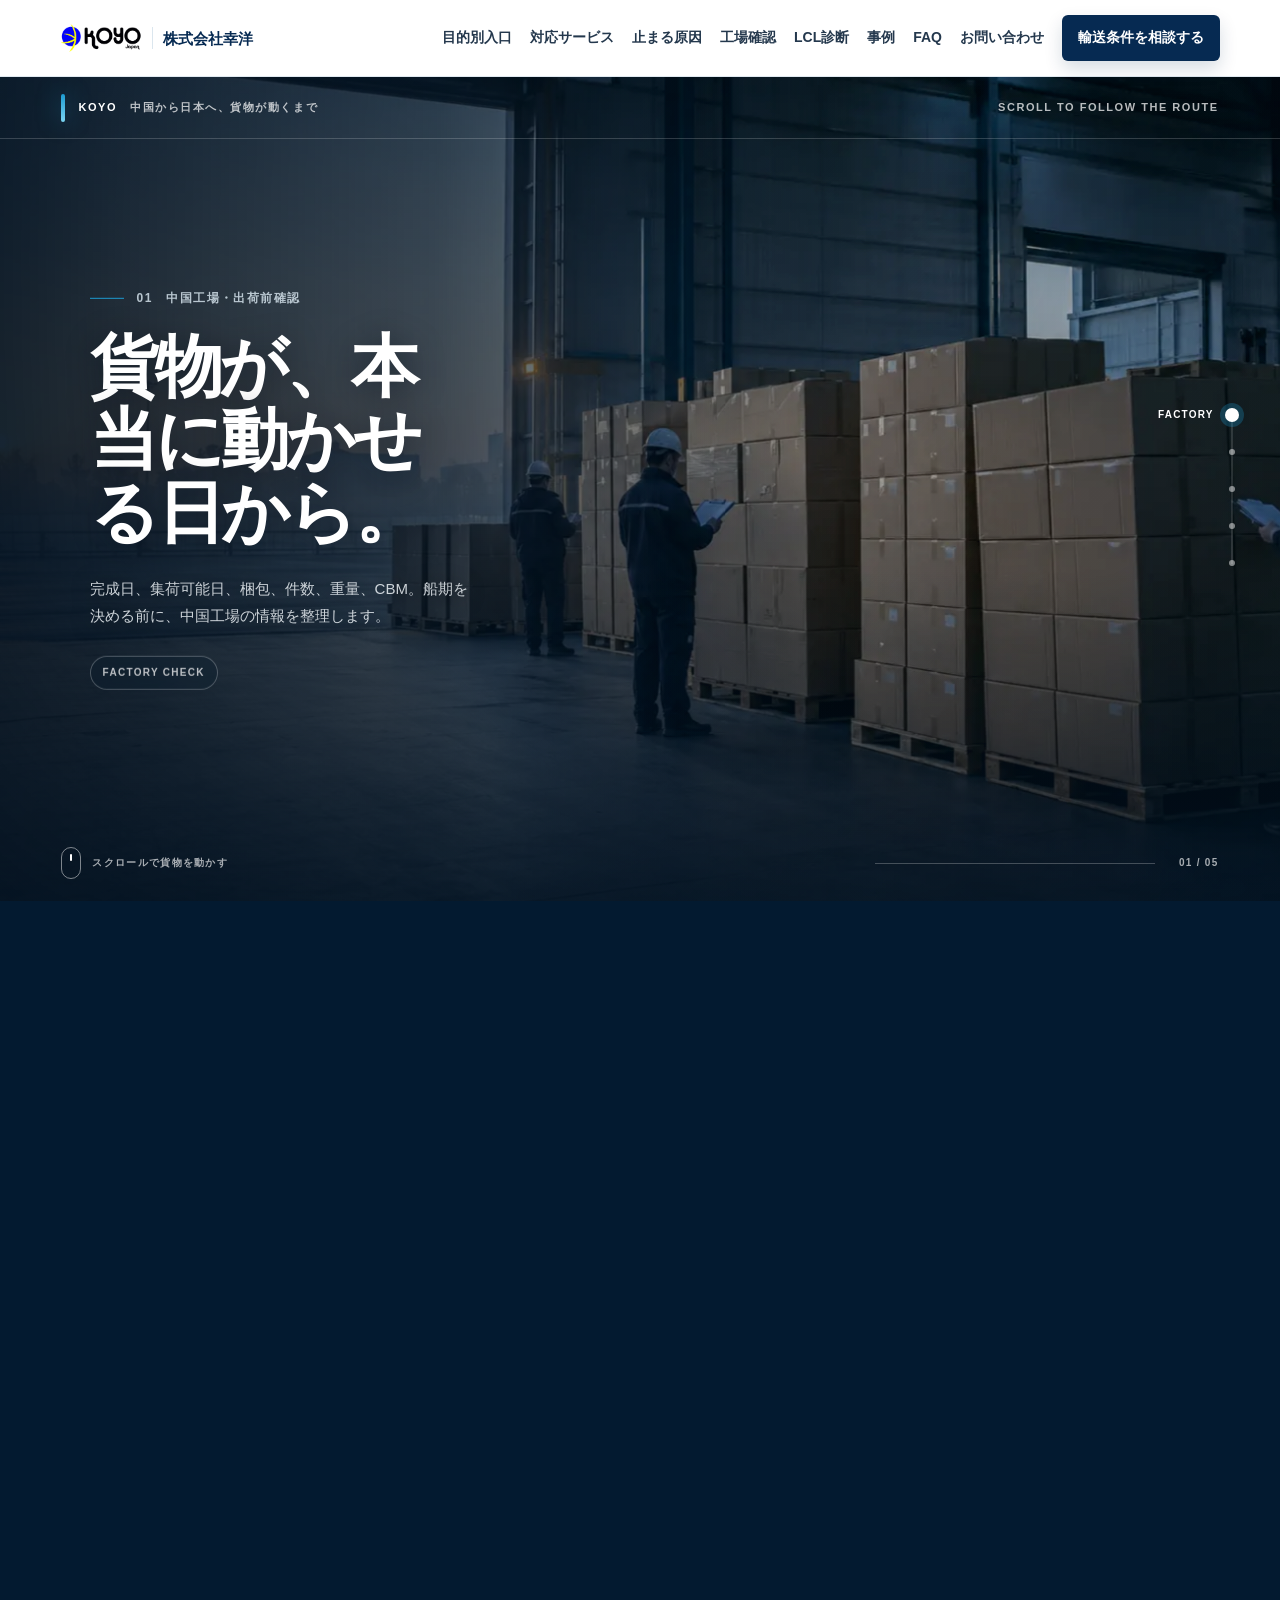
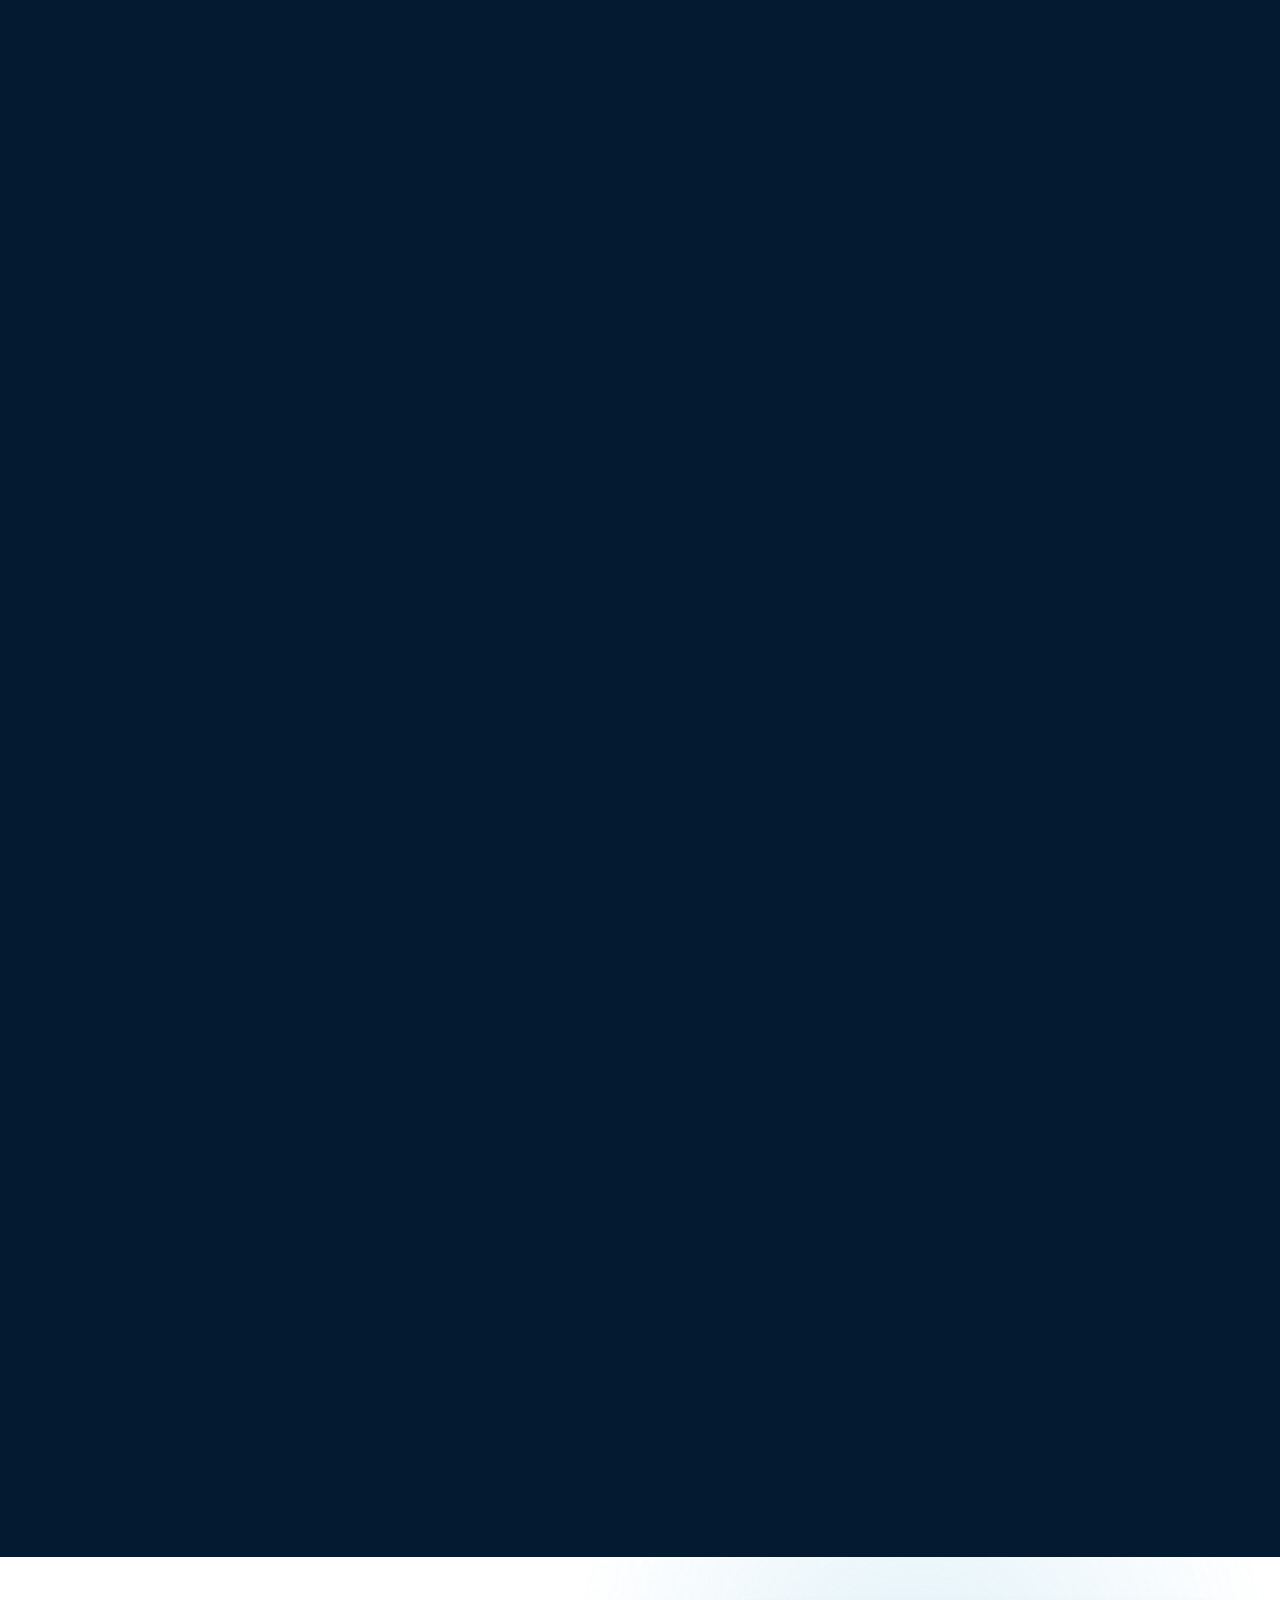
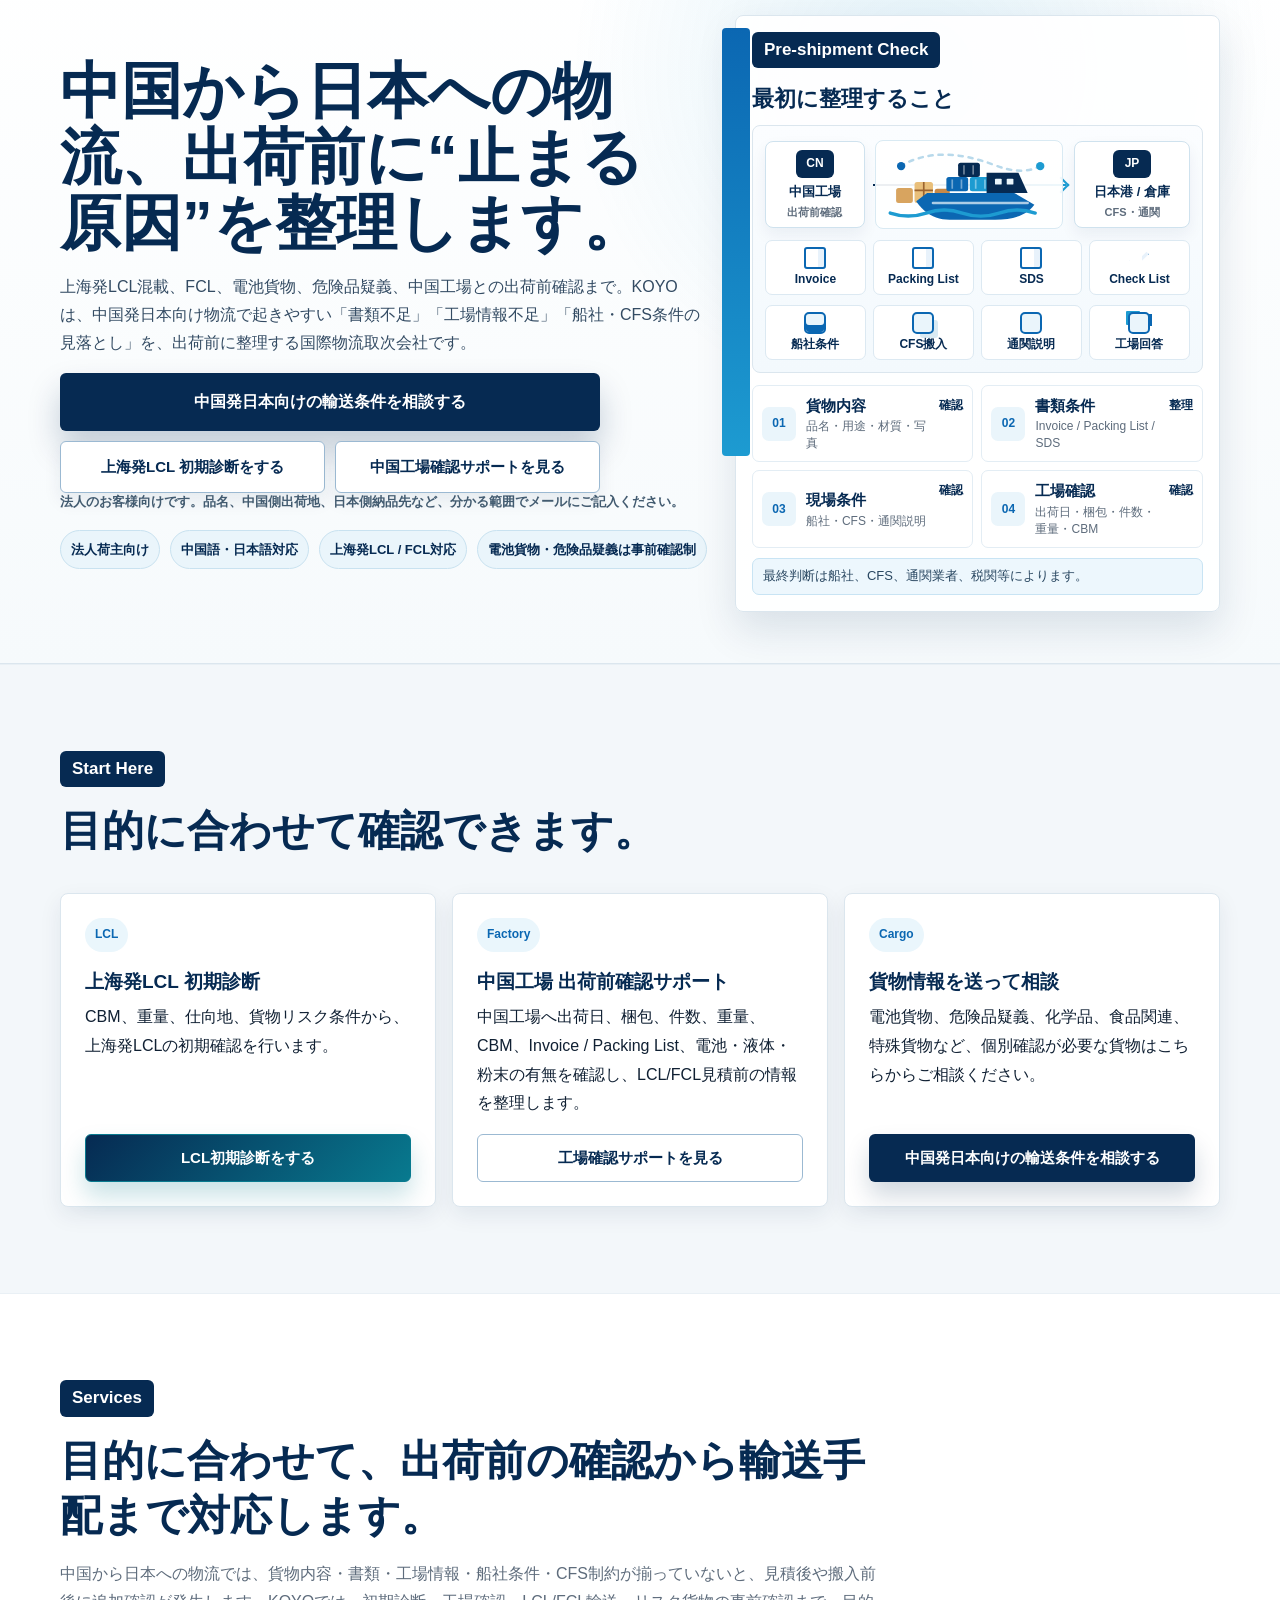
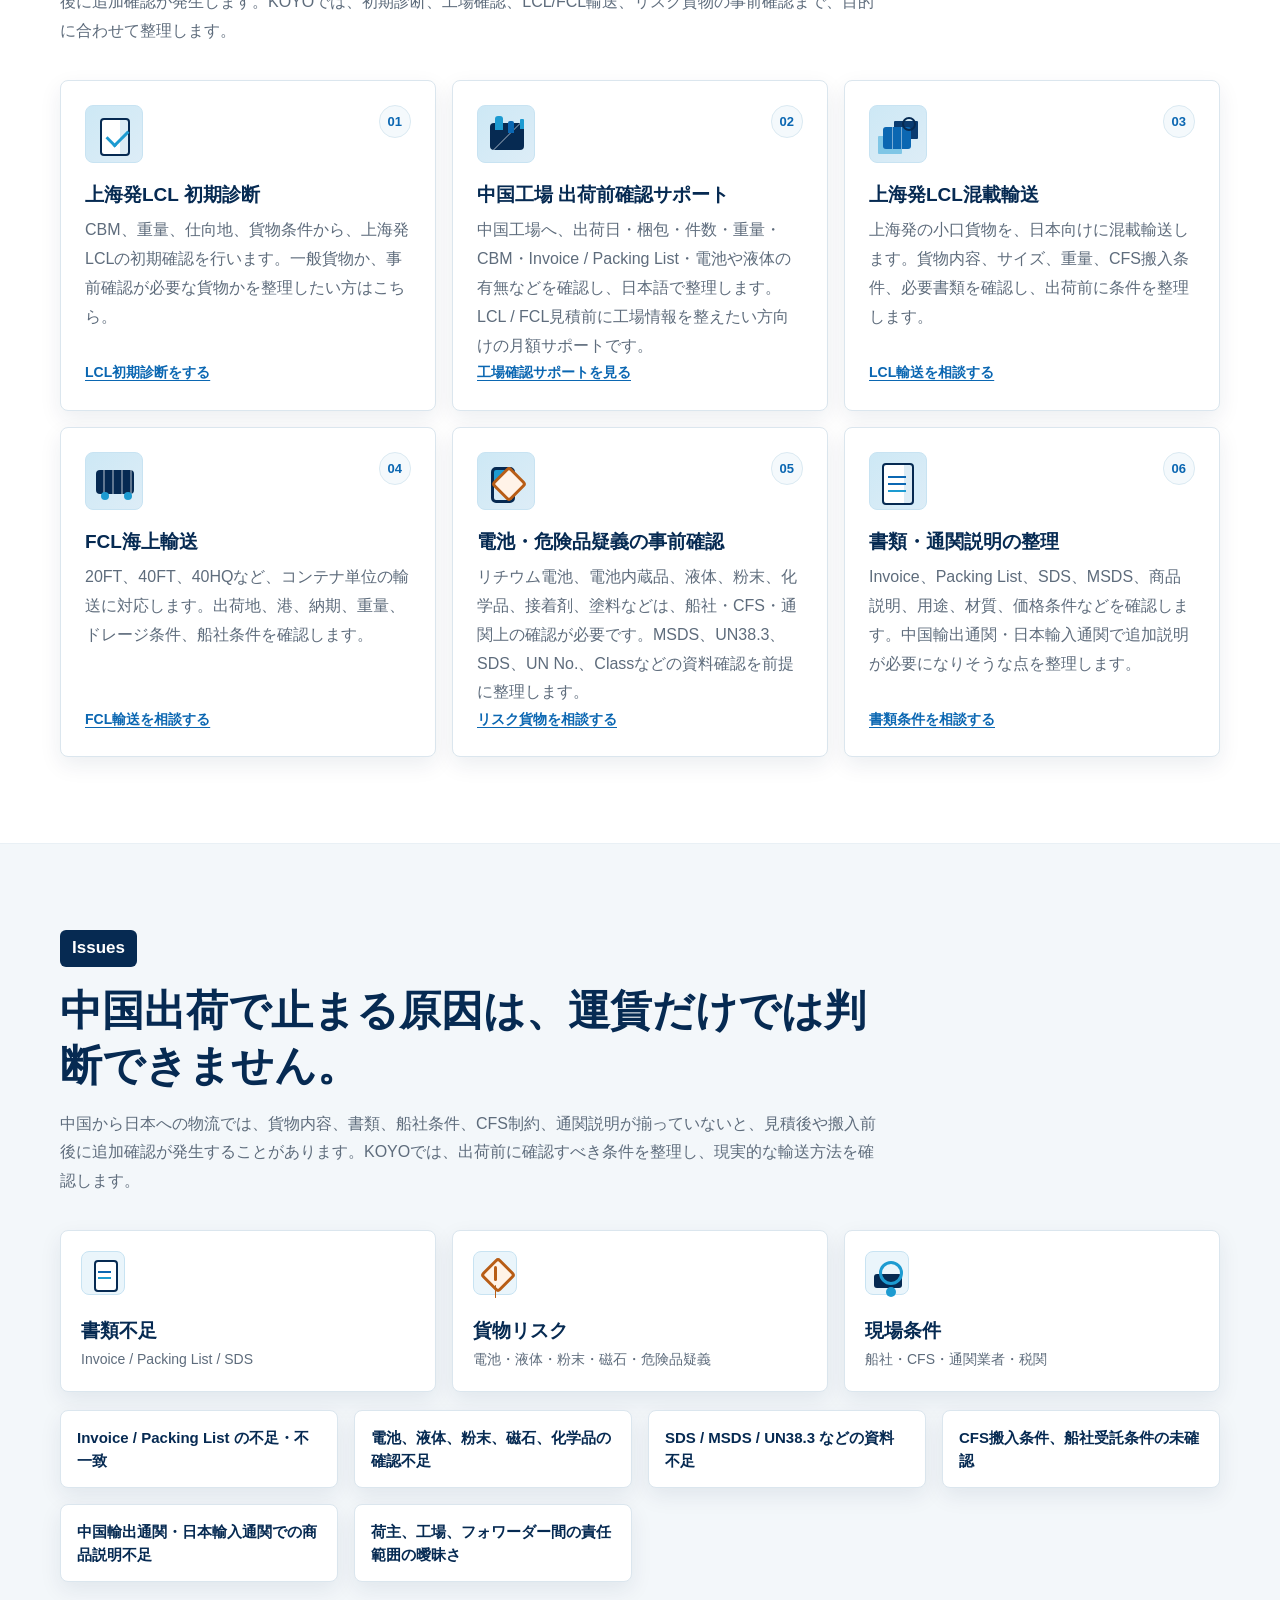
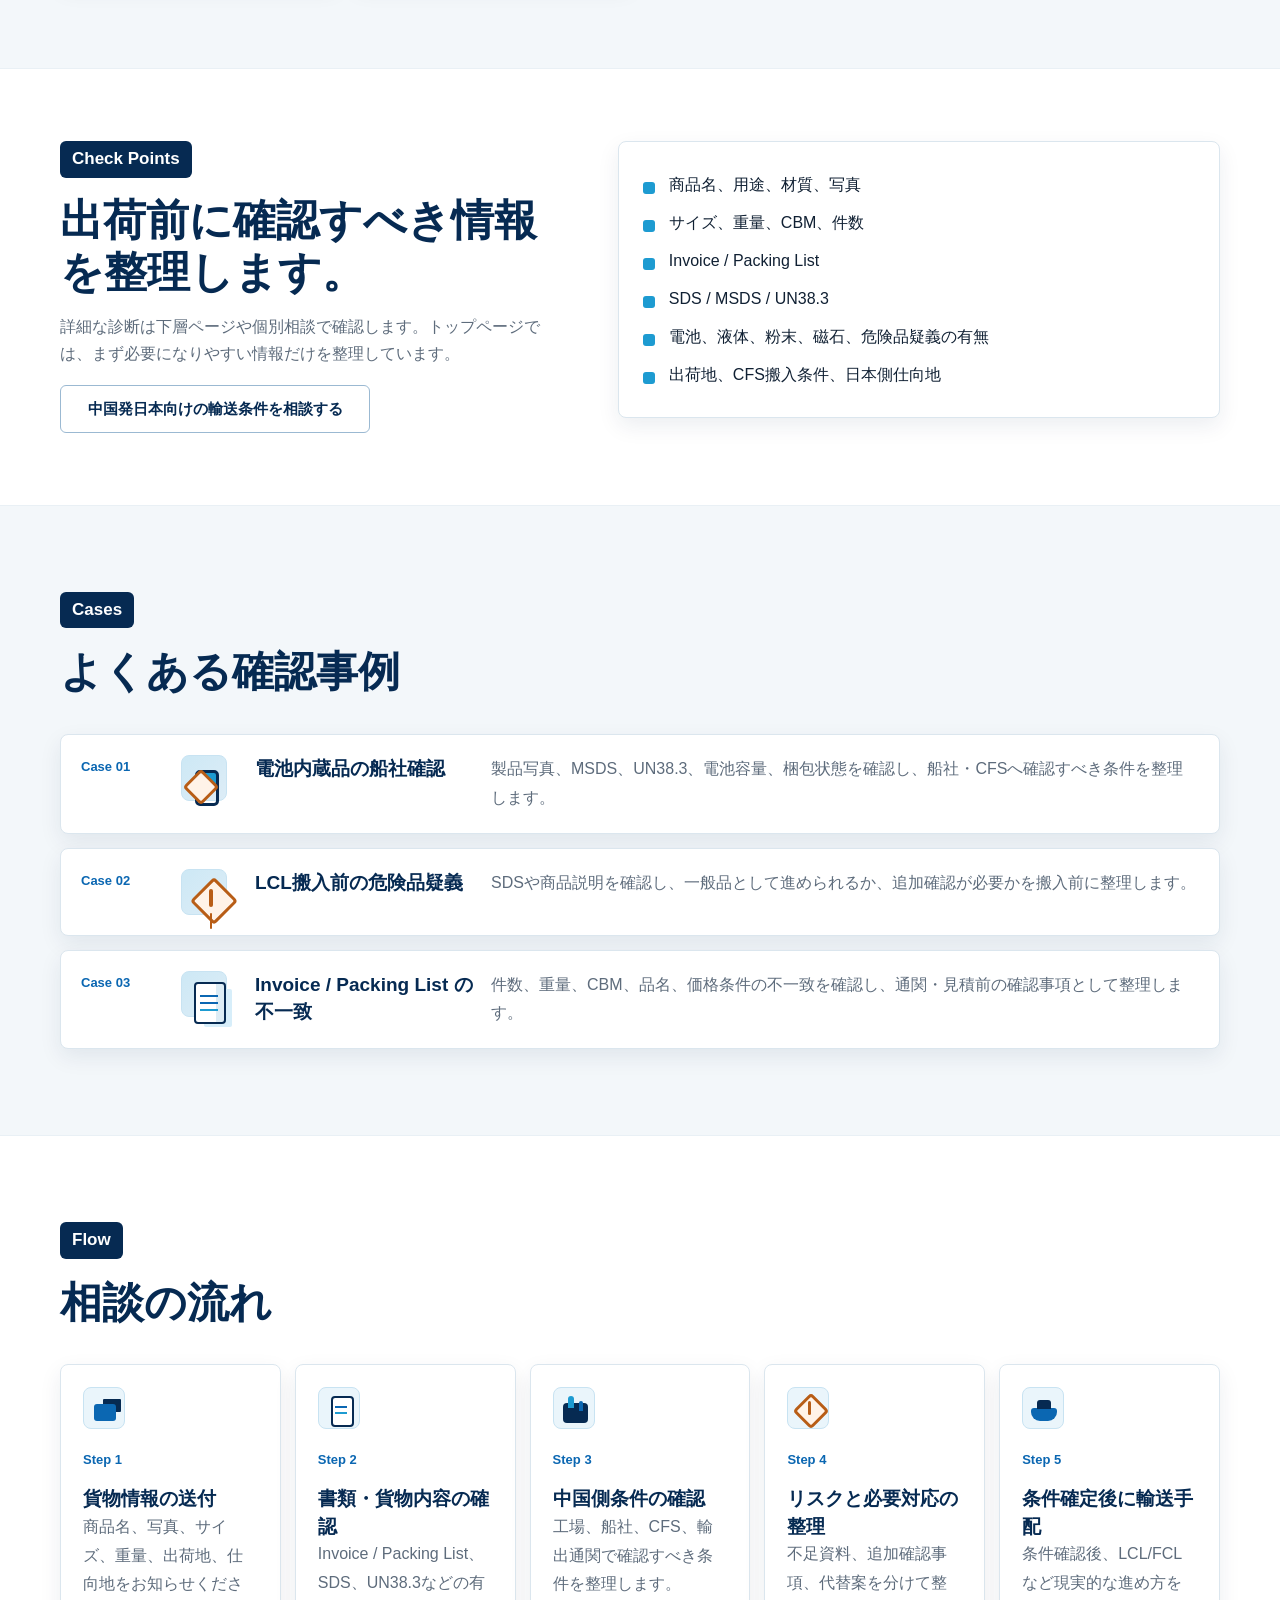
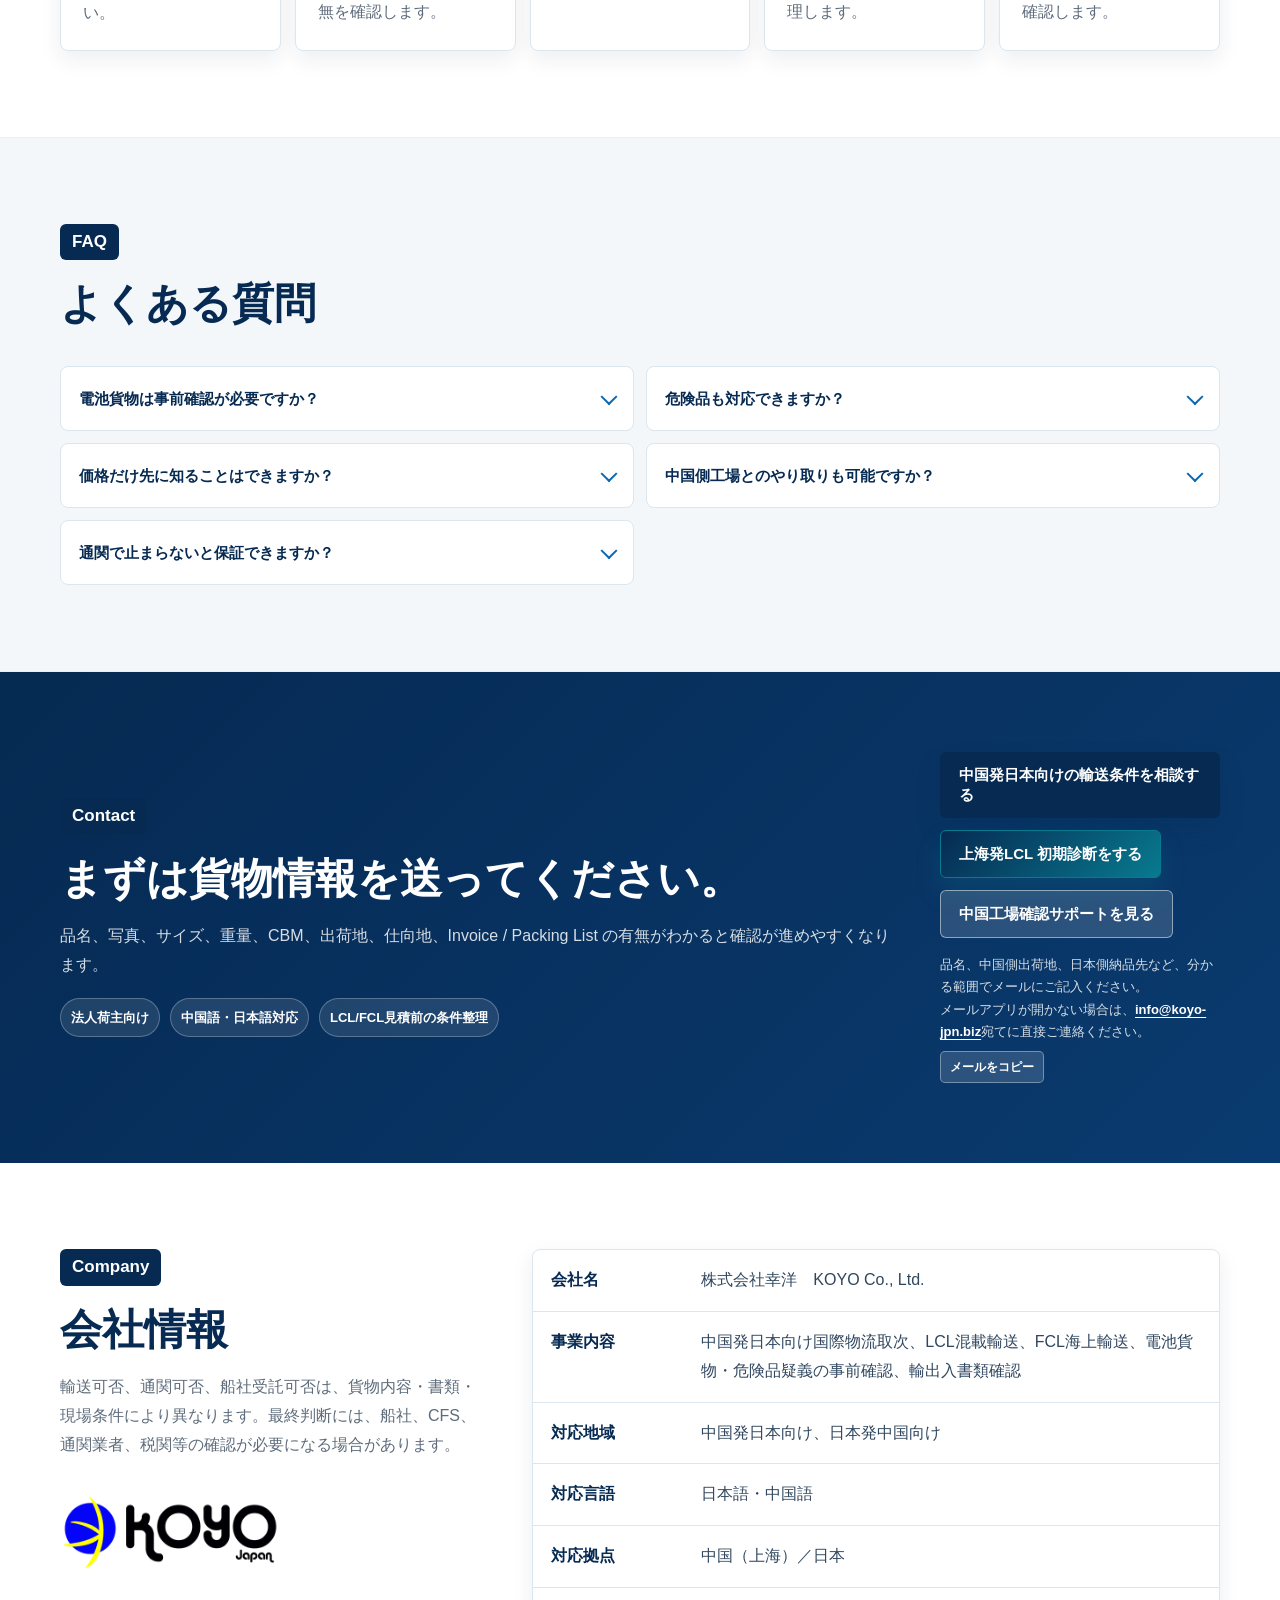
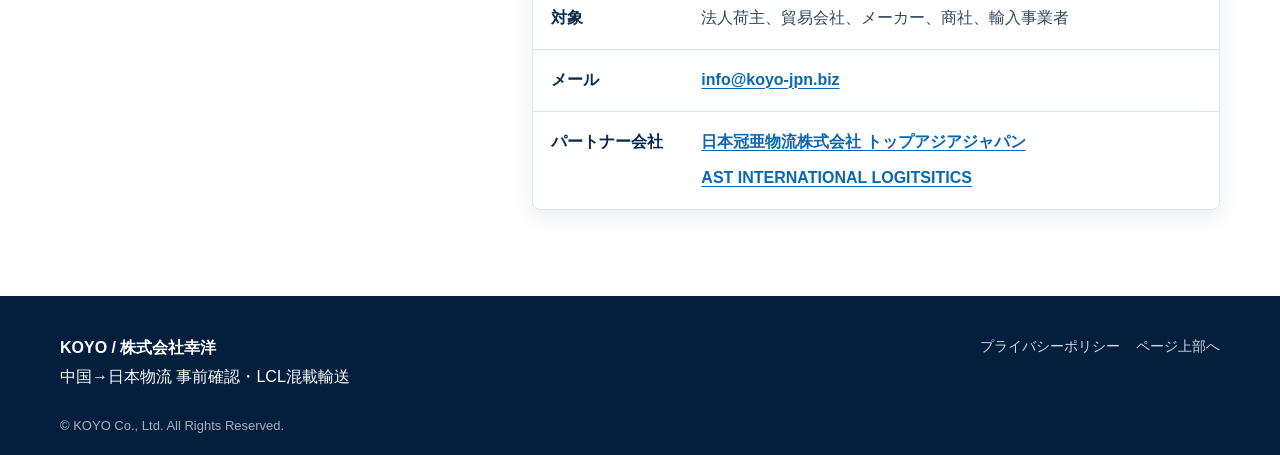
==== commit 12c75ba5: "Add China-to-Japan scroll story" ====
--- a/index.html
+++ b/index.html
@@ -13,8 +13,8 @@
     <meta property="og:site_name" content="株式会社幸洋">
     <meta name="theme-color" content="#062a52">
     <link rel="canonical" href="https://koyo-jpn.biz/">
-    <link rel="stylesheet" href="styles.css?v=mobile-fix-20260617b">
-    <link rel="stylesheet" href="layout-tighten.css?v=mobile-fix-20260617b">
+    <link rel="stylesheet" href="styles.css?v=scroll-story-20260818">
+    <link rel="stylesheet" href="layout-tighten.css?v=scroll-story-20260818">
     <style>
       .hero-actions .button-primary { grid-column: 1 / -1; min-height: 58px; font-size: 16px; box-shadow: 0 18px 32px rgba(6, 42, 82, 0.22); }
       .hero-secondary-action, .button-lcl-check.hero-secondary-action { color: var(--navy); background: var(--white); border-color: #9bb9d2; box-shadow: 0 8px 18px rgba(9, 42, 82, 0.08); }
@@ -90,6 +90,84 @@
     </header>
 
     <main id="main">
+      <section class="ocean-story" id="journey" data-ocean-story aria-labelledby="journey-title">
+        <div class="ocean-story-sticky">
+          <div class="ocean-story-media" aria-hidden="true">
+            <figure class="ocean-story-scene is-active" data-story-scene>
+              <img src="assets/story/scene-01-factory.webp" alt="" fetchpriority="high">
+            </figure>
+            <figure class="ocean-story-scene" data-story-scene>
+              <img src="assets/story/scene-02-cfs.webp" alt="" loading="eager">
+            </figure>
+            <figure class="ocean-story-scene" data-story-scene>
+              <img src="assets/story/scene-03-vessel.webp" alt="" loading="lazy">
+            </figure>
+            <figure class="ocean-story-scene" data-story-scene>
+              <img src="assets/story/scene-04-japan-port.webp" alt="" loading="lazy">
+            </figure>
+            <figure class="ocean-story-scene" data-story-scene>
+              <img src="assets/story/scene-05-delivery.webp" alt="" loading="lazy">
+            </figure>
+          </div>
+          <div class="ocean-story-shade" aria-hidden="true"></div>
+
+          <div class="ocean-story-topbar">
+            <p><span>KOYO</span> 中国から日本へ、貨物が動くまで</p>
+            <p class="ocean-story-hint">SCROLL TO FOLLOW THE ROUTE</p>
+          </div>
+
+          <div class="ocean-story-copy-layer">
+            <article class="ocean-story-copy is-active" data-story-copy>
+              <p class="ocean-story-kicker">01　中国工場・出荷前確認</p>
+              <h1 id="journey-title">貨物が、本当に動かせる日から。</h1>
+              <p>完成日、集荷可能日、梱包、件数、重量、CBM。船期を決める前に、中国工場の情報を整理します。</p>
+              <span>FACTORY CHECK</span>
+            </article>
+            <article class="ocean-story-copy" data-story-copy>
+              <p class="ocean-story-kicker">02　上海CFS・搬入前確認</p>
+              <h2>CFSへ入る前に、止まる原因を潰す。</h2>
+              <p>Invoice、Packing List、SDS。電池・液体・粉末・磁石など、追加確認が必要な条件を搬入前に確認します。</p>
+              <span>DOCUMENTS &amp; CARGO</span>
+            </article>
+            <article class="ocean-story-copy" data-story-copy>
+              <p class="ocean-story-kicker">03　船社・海上輸送</p>
+              <h2>条件が揃って、初めて船は選べる。</h2>
+              <p>LCLかFCLか。船社受託条件、CFS制約、納期と費用を照合し、現実的な航路を組み立てます。</p>
+              <span>OCEAN FREIGHT</span>
+            </article>
+            <article class="ocean-story-copy" data-story-copy>
+              <p class="ocean-story-kicker">04　日本港・通関</p>
+              <h2>到着後から逆算して、出荷を決める。</h2>
+              <p>日本側の輸入通関、CFS搬出、配送条件まで確認。港に着くことではなく、納品できることを基準に考えます。</p>
+              <span>CUSTOMS &amp; DELIVERY PLAN</span>
+            </article>
+            <article class="ocean-story-copy" data-story-copy>
+              <p class="ocean-story-kicker">05　日本国内配送・納品</p>
+              <h2>中国から日本へ。見えない条件までつなぐ。</h2>
+              <p>工場、船社、CFS、通関、配送。それぞれの条件と責任範囲を整理し、貨物を次の地点へつなぎます。</p>
+              <div class="ocean-story-actions">
+                <a class="ocean-story-cta" href="#" data-contact-link>輸送条件を相談する</a>
+                <a class="ocean-story-next" href="#top">詳しいサービスを見る</a>
+              </div>
+            </article>
+          </div>
+
+          <nav class="ocean-story-rail" aria-label="輸送ストーリーの場面">
+            <button class="is-active" type="button" data-story-jump="0" aria-label="中国工場へ" aria-current="step"><span>Factory</span></button>
+            <button type="button" data-story-jump="1" aria-label="上海CFSへ"><span>CFS</span></button>
+            <button type="button" data-story-jump="2" aria-label="海上輸送へ"><span>Ocean</span></button>
+            <button type="button" data-story-jump="3" aria-label="日本港へ"><span>Japan</span></button>
+            <button type="button" data-story-jump="4" aria-label="納品へ"><span>Delivery</span></button>
+          </nav>
+
+          <div class="ocean-story-footer">
+            <div class="ocean-story-scroll-cue"><i aria-hidden="true"></i><span>スクロールで貨物を動かす</span></div>
+            <div class="ocean-story-progress" aria-hidden="true"><i></i></div>
+            <span data-story-counter>01 / 05</span>
+          </div>
+        </div>
+      </section>
+
       <section class="hero" id="top" aria-labelledby="hero-title">
         <div class="container hero-grid">
           <div class="hero-copy">
@@ -538,6 +616,6 @@
       <button type="button" data-copy-email>コピー</button>
     </div>
 
-    <script src="script.js"></script>
+    <script src="script.js?v=scroll-story-20260818"></script>
   </body>
 </html>
--- a/styles.css
+++ b/styles.css
@@ -2624,3 +2624,534 @@
     padding: 16px;
   }
 }
+
+/* China-to-Japan scroll story */
+.ocean-story {
+  position: relative;
+  height: 520vh;
+  background: #031a30;
+}
+
+.ocean-story-sticky {
+  position: sticky;
+  top: 76px;
+  height: calc(100svh - 76px);
+  min-height: 560px;
+  overflow: hidden;
+  isolation: isolate;
+  color: #fff;
+  background: #031a30;
+}
+
+.ocean-story-media,
+.ocean-story-scene,
+.ocean-story-scene img,
+.ocean-story-shade {
+  position: absolute;
+  inset: 0;
+  width: 100%;
+  height: 100%;
+}
+
+.ocean-story-media {
+  z-index: -4;
+  margin: 0;
+}
+
+.ocean-story-scene {
+  --scene-opacity: 0;
+  --scene-scale: 1.07;
+  --scene-shift: 0%;
+  margin: 0;
+  opacity: var(--scene-opacity);
+  transform: scale(var(--scene-scale)) translate3d(var(--scene-shift), 0, 0);
+  transform-origin: center;
+  will-change: opacity, transform;
+}
+
+.ocean-story-scene:first-child {
+  --scene-opacity: 1;
+}
+
+.ocean-story-scene img {
+  object-fit: cover;
+  object-position: center;
+  filter: saturate(0.88) contrast(1.06);
+}
+
+.ocean-story-shade {
+  z-index: -2;
+  pointer-events: none;
+  background:
+    linear-gradient(90deg, rgba(2, 17, 32, 0.88) 0%, rgba(2, 17, 32, 0.67) 34%, rgba(2, 17, 32, 0.18) 67%, rgba(2, 17, 32, 0.3) 100%),
+    linear-gradient(0deg, rgba(2, 17, 32, 0.7) 0%, transparent 40%),
+    radial-gradient(circle at 75% 22%, transparent 0%, rgba(2, 17, 32, 0.2) 72%, rgba(2, 17, 32, 0.5) 100%);
+}
+
+.ocean-story-topbar {
+  position: absolute;
+  top: 0;
+  left: 0;
+  right: 0;
+  z-index: 12;
+  display: flex;
+  align-items: center;
+  justify-content: space-between;
+  min-height: 62px;
+  padding: 16px clamp(22px, 4.8vw, 72px);
+  border-bottom: 1px solid rgba(255, 255, 255, 0.18);
+  color: rgba(255, 255, 255, 0.72);
+  font-size: 11px;
+  font-weight: 750;
+  letter-spacing: 0.14em;
+  text-transform: uppercase;
+}
+
+.ocean-story-topbar p {
+  margin: 0;
+}
+
+.ocean-story-topbar p:first-child {
+  display: flex;
+  align-items: center;
+  gap: 13px;
+}
+
+.ocean-story-topbar p:first-child::before {
+  width: 4px;
+  height: 28px;
+  border-radius: 99px;
+  background: linear-gradient(180deg, var(--cyan), #7ad4f2);
+  box-shadow: 0 0 22px rgba(29, 155, 209, 0.58);
+  content: "";
+}
+
+.ocean-story-topbar strong,
+.ocean-story-topbar span {
+  color: #fff;
+}
+
+.ocean-story-copy-layer {
+  position: absolute;
+  inset: 0;
+  z-index: 8;
+  pointer-events: none;
+}
+
+.ocean-story-copy {
+  position: absolute;
+  top: 50%;
+  left: clamp(24px, 7vw, 108px);
+  width: min(650px, 47vw);
+  opacity: 0;
+  transform: translate3d(0, calc(-50% + 28px), 0);
+  transition: opacity 420ms ease, transform 560ms cubic-bezier(0.2, 0.75, 0.2, 1);
+}
+
+.ocean-story-copy.is-active {
+  opacity: 1;
+  transform: translate3d(0, -50%, 0);
+  pointer-events: auto;
+}
+
+.ocean-story-copy .ocean-story-kicker {
+  display: flex;
+  align-items: center;
+  gap: 13px;
+  margin: 0 0 21px;
+  color: rgba(226, 240, 248, 0.78);
+  font-size: 12px;
+  font-weight: 800;
+  letter-spacing: 0.12em;
+}
+
+.ocean-story-kicker::before {
+  width: 34px;
+  height: 1px;
+  background: var(--cyan);
+  content: "";
+}
+
+.ocean-story-copy h1,
+.ocean-story-copy h2 {
+  max-width: 12ch;
+  margin: 0;
+  color: #fff;
+  font-family: "Yu Mincho", "Hiragino Mincho ProN", Georgia, serif;
+  font-size: clamp(46px, 5.3vw, 78px);
+  font-weight: 600;
+  line-height: 1.08;
+  letter-spacing: -0.045em;
+  text-wrap: balance;
+  text-shadow: 0 4px 30px rgba(0, 13, 25, 0.46);
+}
+
+.ocean-story-copy > p:not(.ocean-story-kicker) {
+  max-width: 46ch;
+  margin: 25px 0 0;
+  color: rgba(244, 249, 252, 0.82);
+  font-size: clamp(15px, 1.15vw, 18px);
+  line-height: 1.8;
+  text-shadow: 0 2px 20px rgba(0, 13, 25, 0.58);
+}
+
+.ocean-story-copy > span {
+  display: inline-flex;
+  margin-top: 27px;
+  padding: 7px 12px;
+  border: 1px solid rgba(255, 255, 255, 0.26);
+  border-radius: 999px;
+  color: rgba(255, 255, 255, 0.72);
+  background: rgba(3, 26, 48, 0.2);
+  backdrop-filter: blur(9px);
+  font-size: 10px;
+  font-weight: 800;
+  letter-spacing: 0.13em;
+}
+
+.ocean-story-actions {
+  display: flex;
+  align-items: center;
+  gap: 12px;
+  margin-top: 30px;
+  pointer-events: auto;
+}
+
+.ocean-story-cta,
+.ocean-story-next {
+  display: inline-flex;
+  align-items: center;
+  justify-content: center;
+  min-height: 48px;
+  padding: 11px 19px;
+  border-radius: 6px;
+  font-size: 13px;
+  font-weight: 800;
+  transition: transform 180ms ease, background 180ms ease;
+}
+
+.ocean-story-cta {
+  color: #fff;
+  background: var(--blue);
+  box-shadow: 0 12px 28px rgba(0, 36, 67, 0.3);
+}
+
+.ocean-story-next {
+  border: 1px solid rgba(255, 255, 255, 0.35);
+  color: #fff;
+  background: rgba(255, 255, 255, 0.08);
+  backdrop-filter: blur(10px);
+}
+
+.ocean-story-cta:hover,
+.ocean-story-cta:focus-visible,
+.ocean-story-next:hover,
+.ocean-story-next:focus-visible {
+  transform: translateY(-2px);
+}
+
+.ocean-story-rail {
+  position: absolute;
+  top: 50%;
+  right: clamp(16px, 3vw, 46px);
+  z-index: 14;
+  display: flex;
+  flex-direction: column;
+  gap: 17px;
+  transform: translateY(-50%);
+}
+
+.ocean-story-rail::before {
+  position: absolute;
+  top: 9px;
+  bottom: 9px;
+  left: 50%;
+  width: 1px;
+  background: rgba(255, 255, 255, 0.26);
+  transform: translateX(-50%);
+  content: "";
+}
+
+.ocean-story-rail button {
+  position: relative;
+  width: 20px;
+  height: 20px;
+  padding: 0;
+  border: 0;
+  background: transparent;
+  cursor: pointer;
+}
+
+.ocean-story-rail button::after {
+  position: absolute;
+  inset: 7px;
+  border-radius: 50%;
+  background: rgba(255, 255, 255, 0.48);
+  transition: inset 220ms ease, background 220ms ease, box-shadow 220ms ease;
+  content: "";
+}
+
+.ocean-story-rail button.is-active::after {
+  inset: 3px;
+  background: #fff;
+  box-shadow: 0 0 0 5px rgba(29, 155, 209, 0.28);
+}
+
+.ocean-story-rail button span {
+  position: absolute;
+  top: 50%;
+  right: 28px;
+  opacity: 0;
+  color: #fff;
+  white-space: nowrap;
+  transform: translate(6px, -50%);
+  transition: opacity 180ms ease, transform 180ms ease;
+  font-size: 10px;
+  font-weight: 800;
+  letter-spacing: 0.12em;
+  text-transform: uppercase;
+}
+
+.ocean-story-rail button:hover span,
+.ocean-story-rail button:focus-visible span,
+.ocean-story-rail button.is-active span {
+  opacity: 1;
+  transform: translate(0, -50%);
+}
+
+.ocean-story-footer {
+  position: absolute;
+  right: clamp(22px, 4.8vw, 72px);
+  bottom: 22px;
+  left: clamp(22px, 4.8vw, 72px);
+  z-index: 12;
+  display: grid;
+  grid-template-columns: 1fr minmax(120px, 280px) auto;
+  align-items: center;
+  gap: 24px;
+  color: rgba(255, 255, 255, 0.65);
+  font-size: 10px;
+  font-weight: 800;
+  letter-spacing: 0.13em;
+  text-transform: uppercase;
+}
+
+.ocean-story-scroll-cue {
+  display: flex;
+  align-items: center;
+  gap: 11px;
+}
+
+.ocean-story-scroll-cue i {
+  position: relative;
+  width: 20px;
+  height: 32px;
+  border: 1px solid rgba(255, 255, 255, 0.48);
+  border-radius: 999px;
+}
+
+.ocean-story-scroll-cue i::after {
+  position: absolute;
+  top: 6px;
+  left: 50%;
+  width: 2px;
+  height: 7px;
+  border-radius: 3px;
+  background: #fff;
+  transform: translateX(-50%);
+  animation: ocean-story-wheel 1.65s ease-in-out infinite;
+  content: "";
+}
+
+@keyframes ocean-story-wheel {
+  0% { opacity: 0; transform: translate(-50%, 0); }
+  35% { opacity: 1; }
+  100% { opacity: 0; transform: translate(-50%, 10px); }
+}
+
+.ocean-story-progress {
+  position: relative;
+  height: 1px;
+  overflow: hidden;
+  background: rgba(255, 255, 255, 0.24);
+}
+
+.ocean-story-progress i {
+  position: absolute;
+  inset: 0;
+  background: linear-gradient(90deg, var(--cyan), #fff);
+  transform: scaleX(var(--story-progress, 0));
+  transform-origin: left;
+}
+
+@media (max-width: 780px) {
+  .ocean-story {
+    height: 455vh;
+  }
+
+  .ocean-story-sticky {
+    top: 68px;
+    height: calc(100svh - 68px);
+    min-height: 520px;
+  }
+
+  .ocean-story-topbar {
+    min-height: 52px;
+    padding: 13px 18px;
+  }
+
+  .ocean-story-hint,
+  .ocean-story-rail button span,
+  .ocean-story-copy > span,
+  .ocean-story-progress {
+    display: none;
+  }
+
+  .ocean-story-shade {
+    background:
+      linear-gradient(0deg, rgba(2, 17, 32, 0.94) 0%, rgba(2, 17, 32, 0.62) 48%, rgba(2, 17, 32, 0.08) 78%),
+      radial-gradient(circle at 55% 32%, transparent 0%, rgba(2, 17, 32, 0.28) 88%);
+  }
+
+  .ocean-story-copy {
+    top: auto;
+    right: 50px;
+    bottom: 72px;
+    left: 20px;
+    width: auto;
+    transform: translate3d(0, 22px, 0);
+  }
+
+  .ocean-story-copy.is-active {
+    transform: none;
+  }
+
+  .ocean-story-copy .ocean-story-kicker {
+    margin-bottom: 13px;
+    font-size: 10px;
+  }
+
+  .ocean-story-copy h1,
+  .ocean-story-copy h2 {
+    max-width: 12ch;
+    font-size: clamp(36px, 10.3vw, 50px);
+    line-height: 1.12;
+  }
+
+  .ocean-story-copy > p:not(.ocean-story-kicker) {
+    margin-top: 15px;
+    font-size: 13px;
+    line-height: 1.68;
+  }
+
+  .ocean-story-actions {
+    flex-direction: column;
+    align-items: stretch;
+    gap: 8px;
+    margin-top: 17px;
+  }
+
+  .ocean-story-cta,
+  .ocean-story-next {
+    min-height: 42px;
+    padding: 9px 13px;
+  }
+
+  .ocean-story-rail {
+    right: 9px;
+    gap: 12px;
+  }
+
+  .ocean-story-footer {
+    right: 18px;
+    bottom: 15px;
+    left: 18px;
+    grid-template-columns: 1fr auto;
+  }
+
+  .ocean-story-scene img {
+    object-position: 60% center;
+  }
+}
+
+@media (max-width: 480px) {
+  .ocean-story-sticky {
+    top: 64px;
+    height: calc(100svh - 64px);
+  }
+
+  .ocean-story-topbar p:first-child {
+    gap: 9px;
+    font-size: 9px;
+    letter-spacing: 0.08em;
+  }
+
+  .ocean-story-copy h1,
+  .ocean-story-copy h2 {
+    font-size: clamp(32px, 9.4vw, 42px);
+  }
+}
+
+@media (prefers-reduced-motion: reduce) {
+  .ocean-story {
+    height: auto;
+  }
+
+  .ocean-story-sticky {
+    position: relative;
+    top: 0;
+    height: auto;
+    min-height: 0;
+  }
+
+  .ocean-story-media,
+  .ocean-story-shade {
+    position: absolute;
+    min-height: 100%;
+  }
+
+  .ocean-story-scene {
+    display: none;
+  }
+
+  .ocean-story-scene:first-child {
+    display: block;
+    opacity: 1;
+    transform: none;
+  }
+
+  .ocean-story-copy-layer {
+    position: relative;
+    display: grid;
+    gap: 0;
+    padding: 82px clamp(22px, 7vw, 108px) 38px;
+  }
+
+  .ocean-story-copy,
+  .ocean-story-copy.is-active {
+    position: relative;
+    top: auto;
+    right: auto;
+    bottom: auto;
+    left: auto;
+    width: min(650px, 100%);
+    padding: 34px 0;
+    border-bottom: 1px solid rgba(255, 255, 255, 0.16);
+    opacity: 1;
+    transform: none;
+  }
+
+  .ocean-story-copy h1,
+  .ocean-story-copy h2 {
+    font-size: clamp(34px, 5vw, 58px);
+  }
+
+  .ocean-story-rail,
+  .ocean-story-footer {
+    display: none;
+  }
+
+  .ocean-story-scroll-cue i::after {
+    animation: none;
+  }
+}
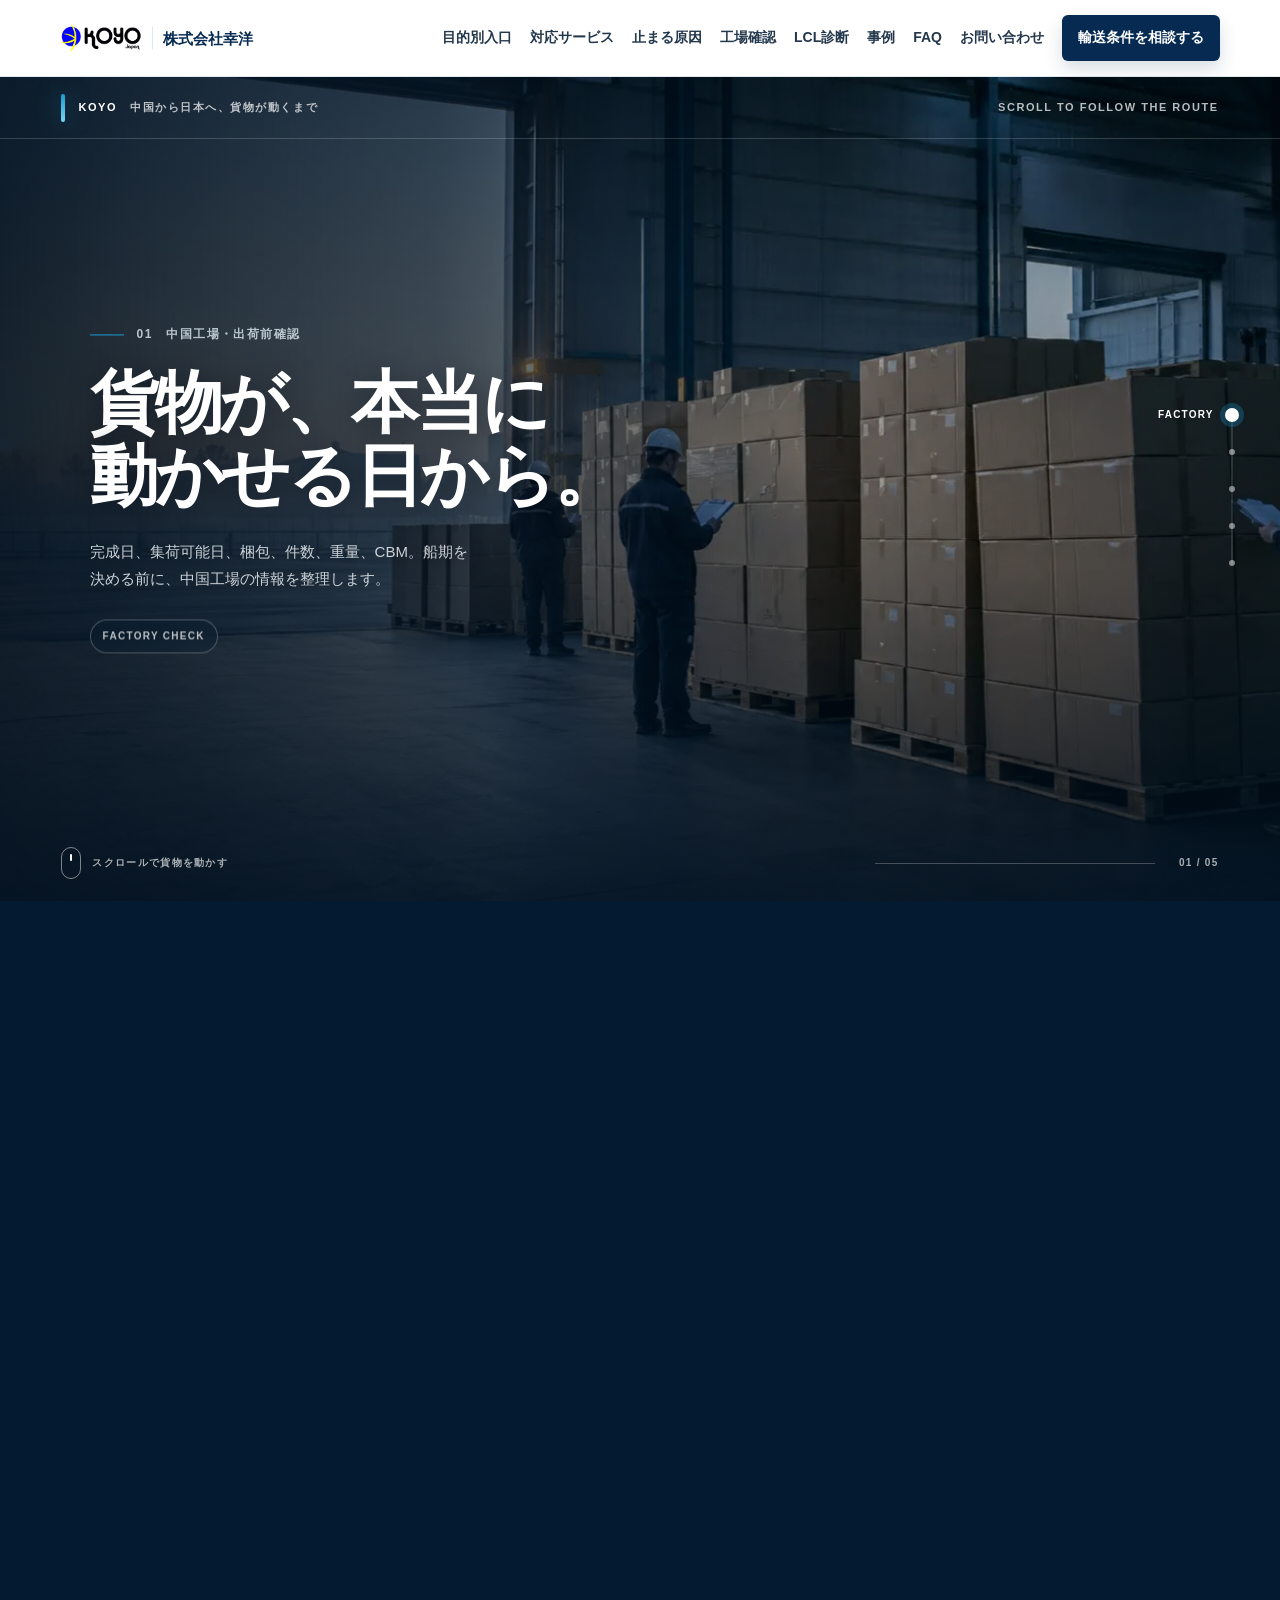
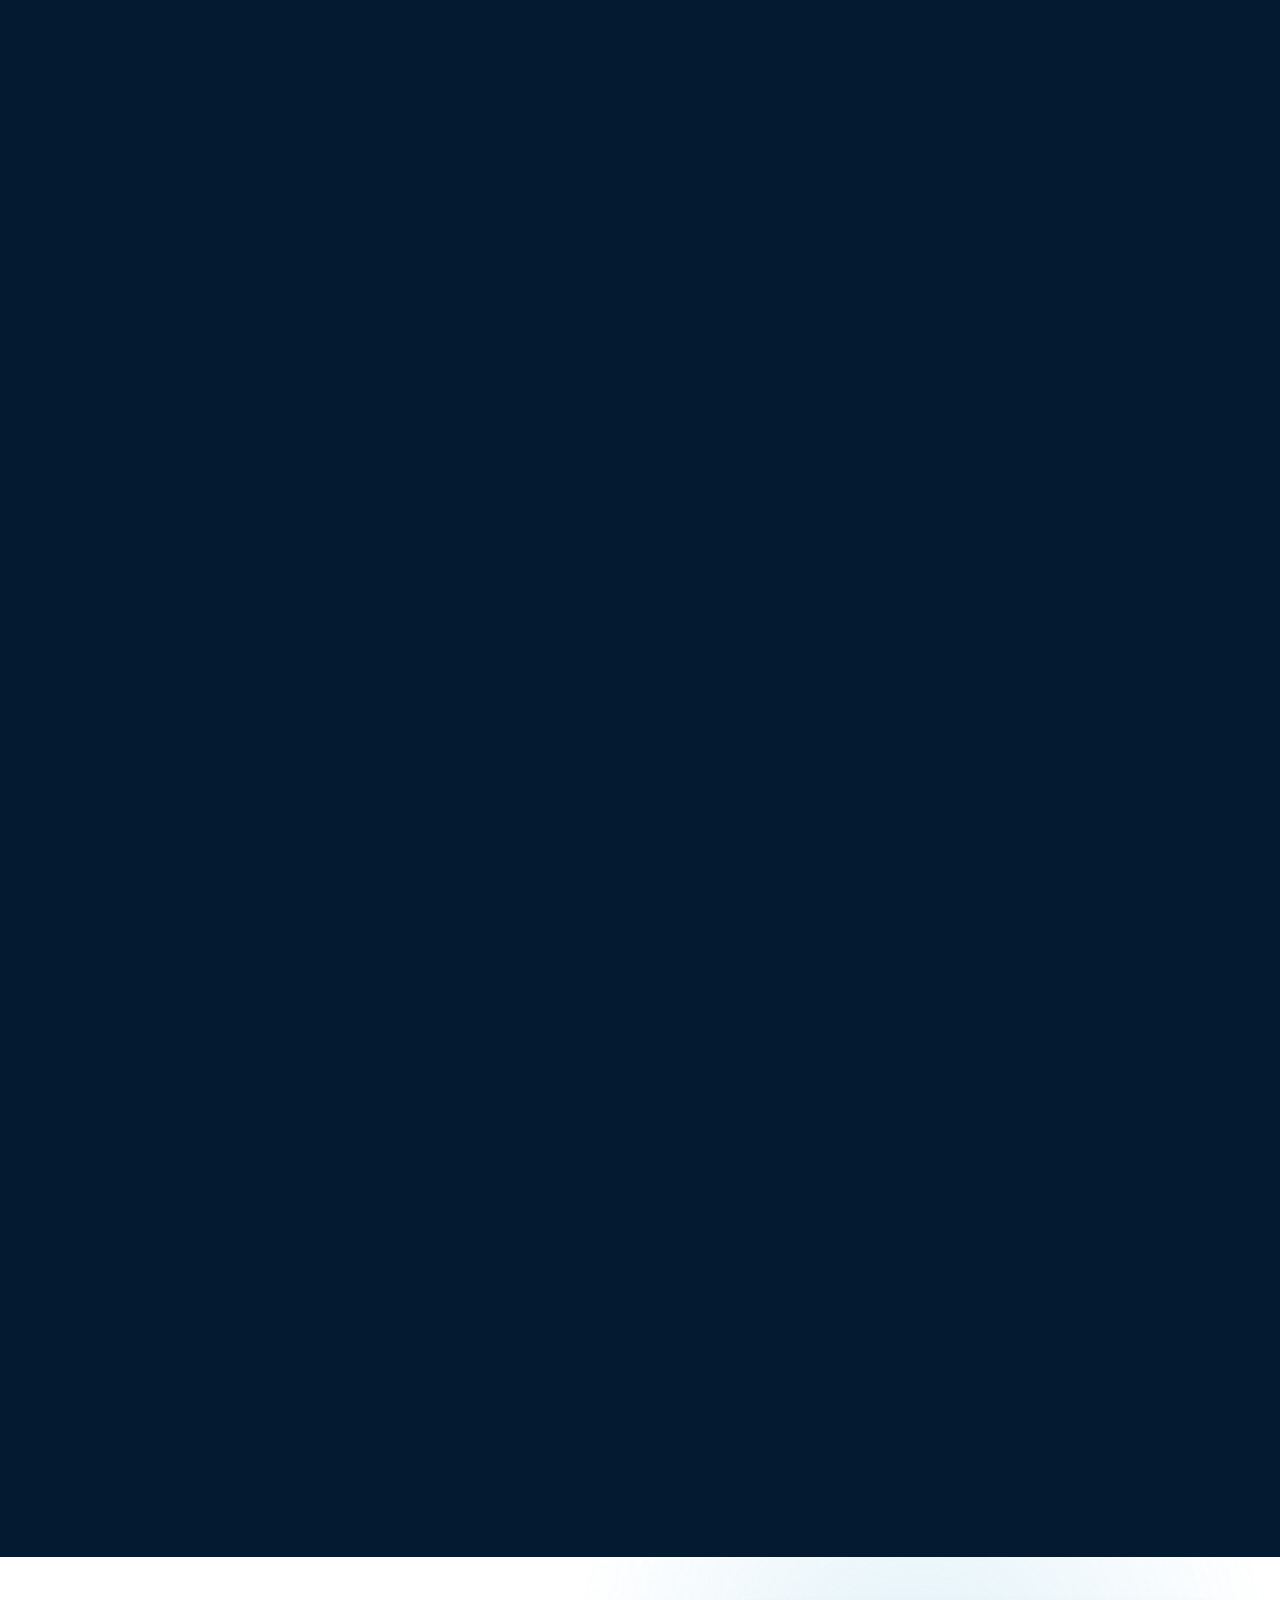
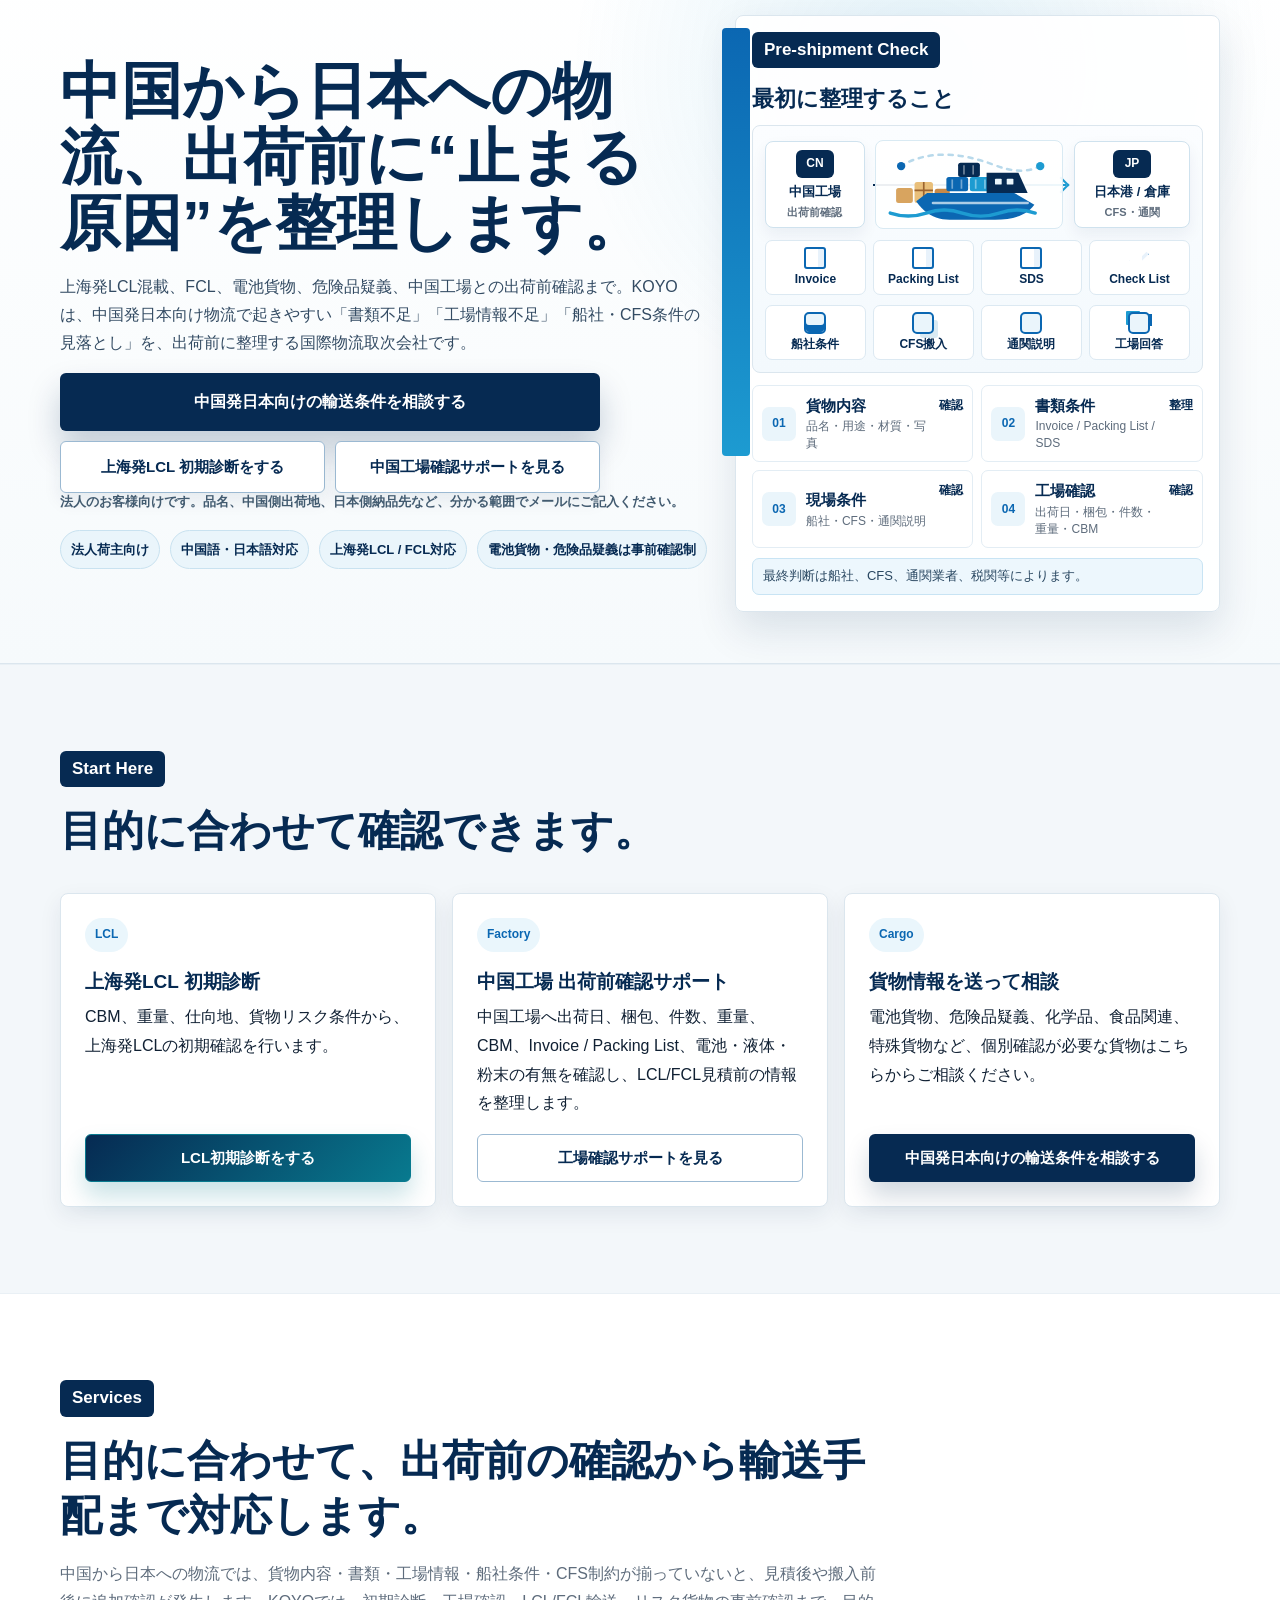
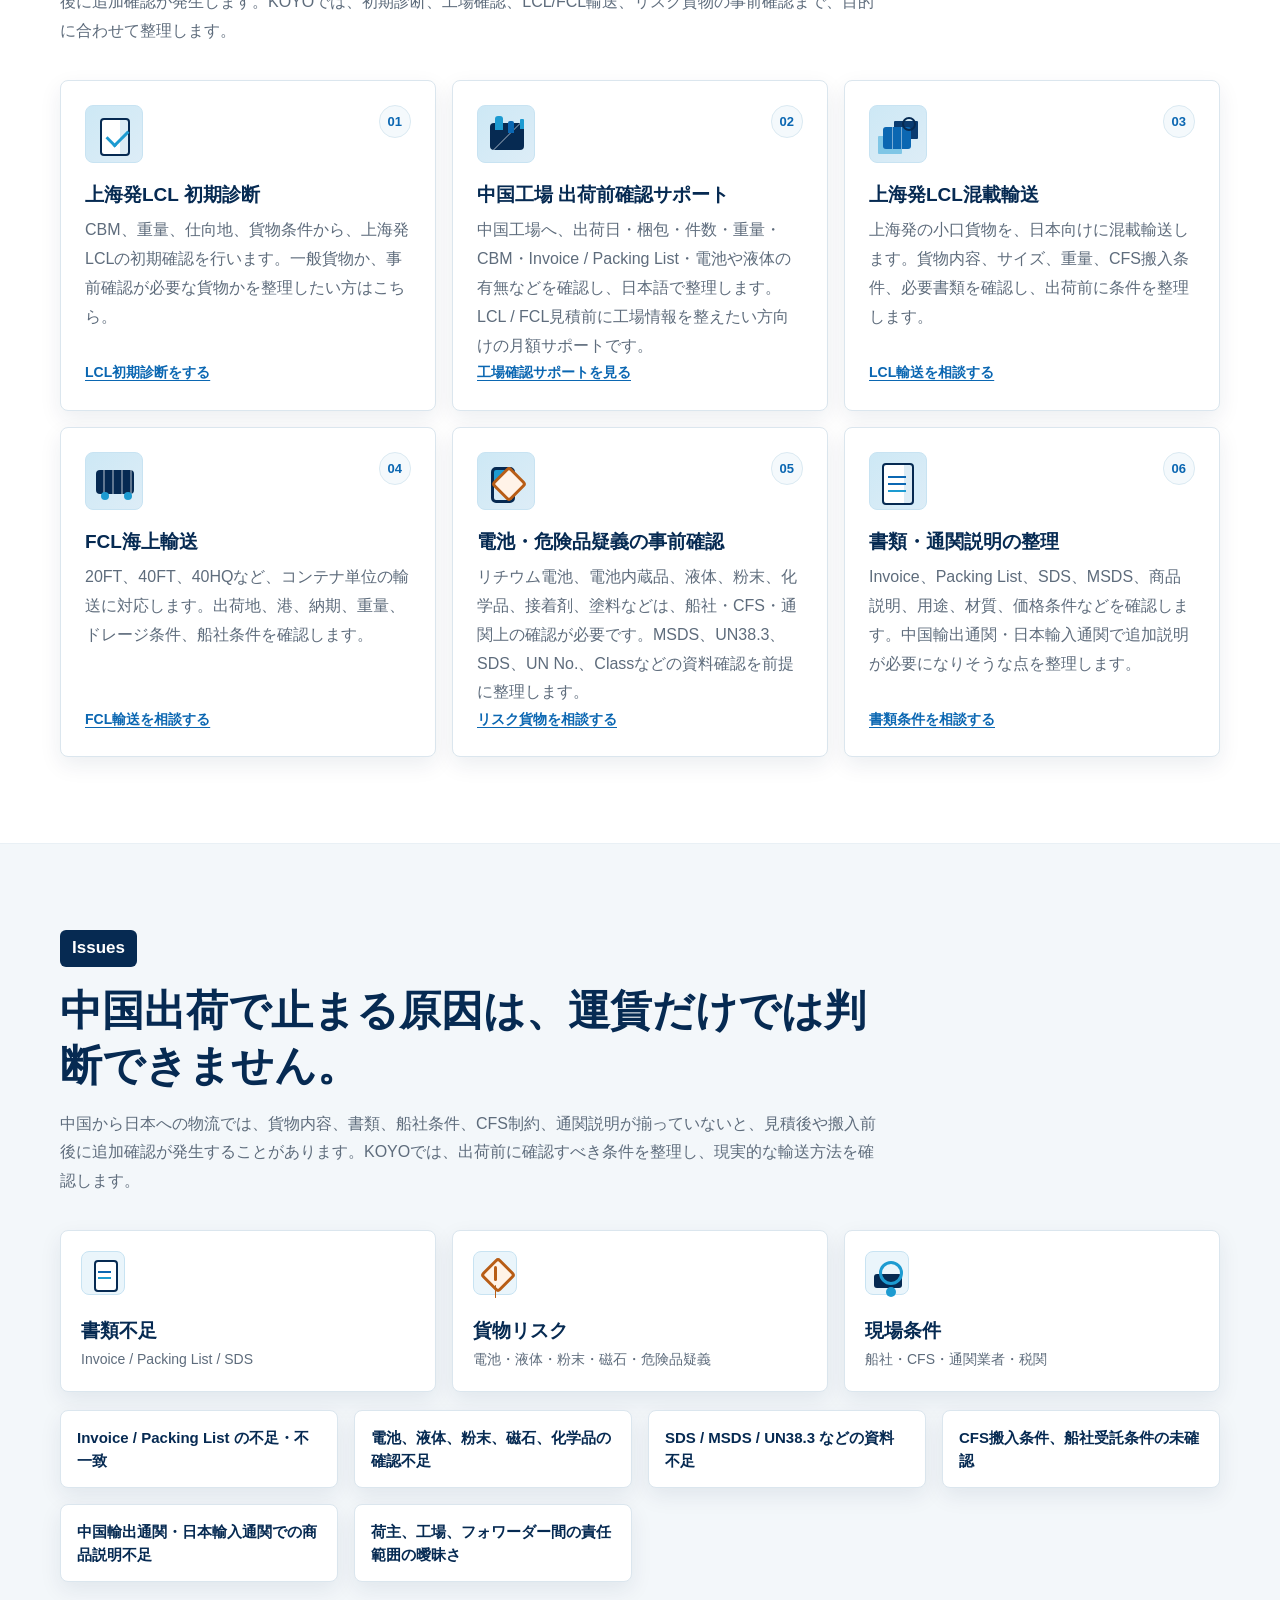
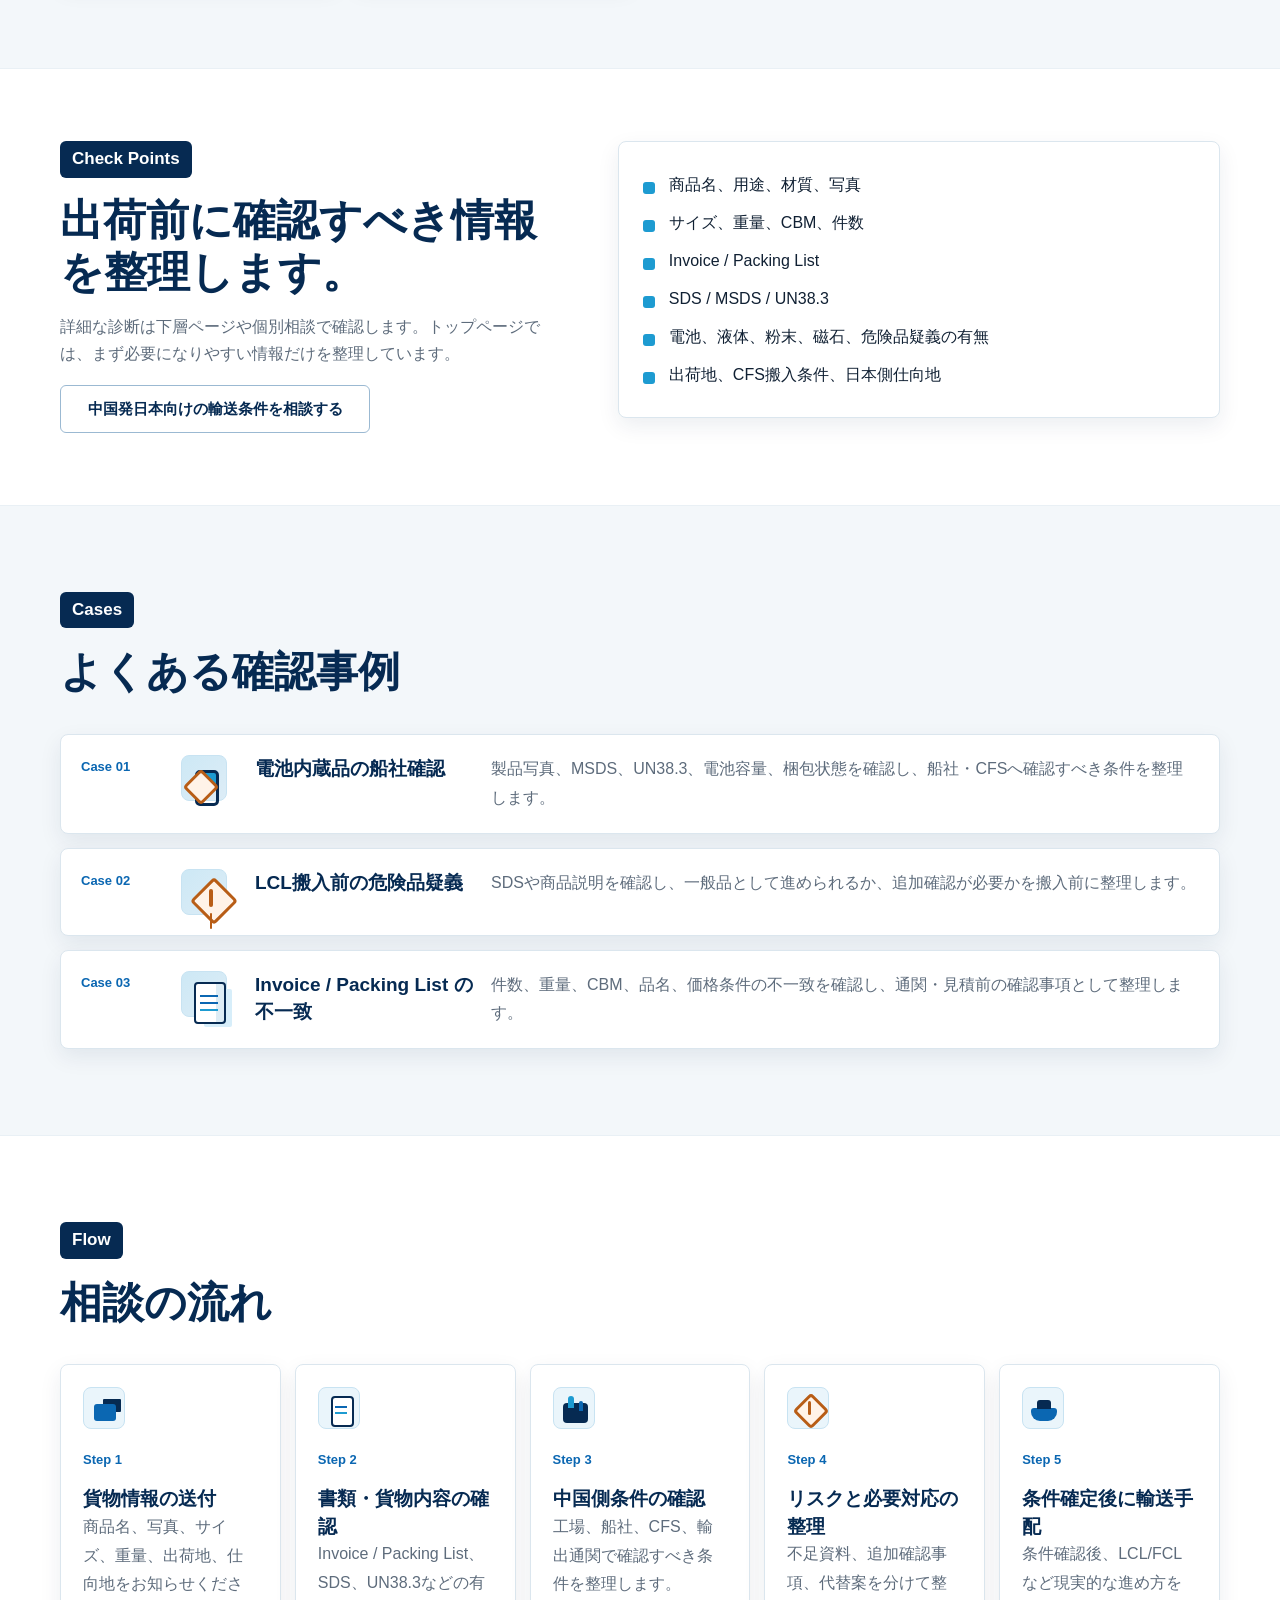
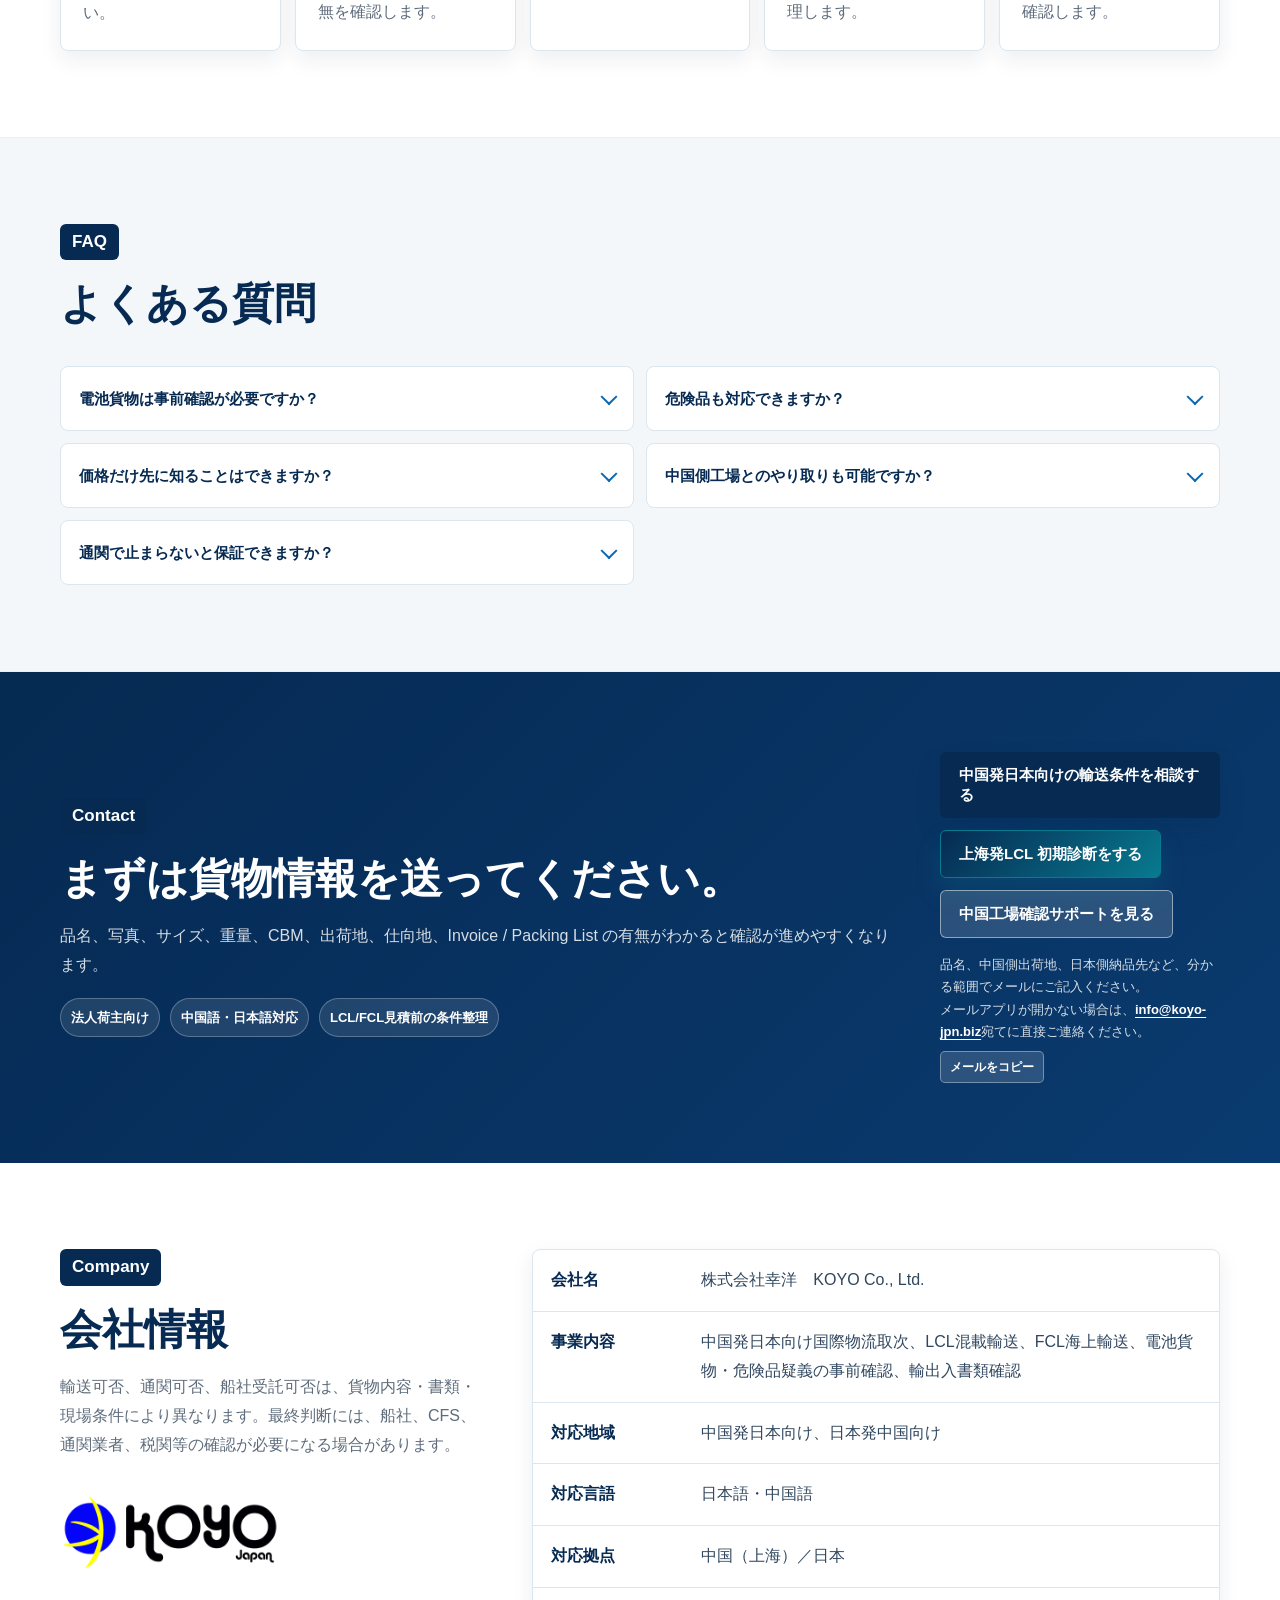
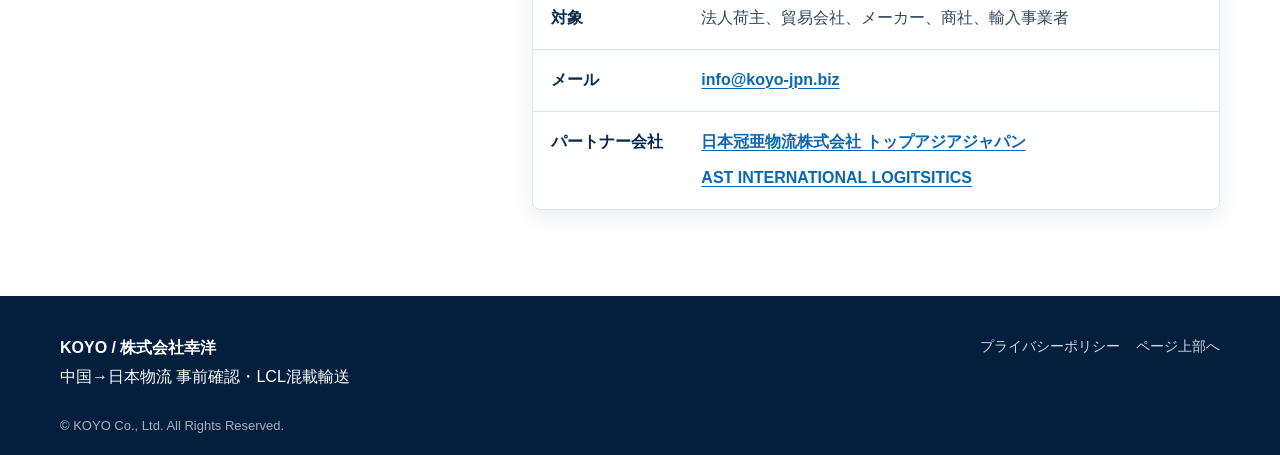
==== commit 3f7da052: "Set intentional story headline line breaks" ====
--- a/index.html
+++ b/index.html
@@ -119,31 +119,31 @@
           <div class="ocean-story-copy-layer">
             <article class="ocean-story-copy is-active" data-story-copy>
               <p class="ocean-story-kicker">01　中国工場・出荷前確認</p>
-              <h1 id="journey-title">貨物が、本当に動かせる日から。</h1>
+              <h1 class="ocean-story-fixed-lines" id="journey-title"><span>貨物が、本当に</span><span>動かせる日から。</span></h1>
               <p>完成日、集荷可能日、梱包、件数、重量、CBM。船期を決める前に、中国工場の情報を整理します。</p>
               <span>FACTORY CHECK</span>
             </article>
             <article class="ocean-story-copy" data-story-copy>
               <p class="ocean-story-kicker">02　上海CFS・搬入前確認</p>
-              <h2>CFSへ入る前に、止まる原因を潰す。</h2>
+              <h2 class="ocean-story-fixed-lines"><span>CFSへ入る前に</span><span>止まる原因を潰す。</span></h2>
               <p>Invoice、Packing List、SDS。電池・液体・粉末・磁石など、追加確認が必要な条件を搬入前に確認します。</p>
               <span>DOCUMENTS &amp; CARGO</span>
             </article>
             <article class="ocean-story-copy" data-story-copy>
               <p class="ocean-story-kicker">03　船社・海上輸送</p>
-              <h2>条件が揃って、初めて船は選べる。</h2>
+              <h2 class="ocean-story-fixed-lines"><span>条件が揃って、</span><span>初めて船は選べる。</span></h2>
               <p>LCLかFCLか。船社受託条件、CFS制約、納期と費用を照合し、現実的な航路を組み立てます。</p>
               <span>OCEAN FREIGHT</span>
             </article>
             <article class="ocean-story-copy" data-story-copy>
               <p class="ocean-story-kicker">04　日本港・通関</p>
-              <h2>到着後から逆算して、出荷を決める。</h2>
+              <h2 class="ocean-story-fixed-lines"><span>到着後から</span><span>逆算して、</span><span>出荷を決める。</span></h2>
               <p>日本側の輸入通関、CFS搬出、配送条件まで確認。港に着くことではなく、納品できることを基準に考えます。</p>
               <span>CUSTOMS &amp; DELIVERY PLAN</span>
             </article>
             <article class="ocean-story-copy" data-story-copy>
               <p class="ocean-story-kicker">05　日本国内配送・納品</p>
-              <h2>中国から日本へ。見えない条件までつなぐ。</h2>
+              <h2 class="ocean-story-fixed-lines"><span>中国から日本へ</span><span>見えない条件までつなぐ</span></h2>
               <p>工場、船社、CFS、通関、配送。それぞれの条件と責任範囲を整理し、貨物を次の地点へつなぎます。</p>
               <div class="ocean-story-actions">
                 <a class="ocean-story-cta" href="#" data-contact-link>輸送条件を相談する</a>
--- a/styles.css
+++ b/styles.css
@@ -2742,7 +2742,7 @@
   position: absolute;
   top: 50%;
   left: clamp(24px, 7vw, 108px);
-  width: min(650px, 47vw);
+  width: min(760px, 56vw);
   opacity: 0;
   transform: translate3d(0, calc(-50% + 28px), 0);
   transition: opacity 420ms ease, transform 560ms cubic-bezier(0.2, 0.75, 0.2, 1);
@@ -2784,6 +2784,15 @@
   letter-spacing: -0.045em;
   text-wrap: balance;
   text-shadow: 0 4px 30px rgba(0, 13, 25, 0.46);
+}
+
+.ocean-story-fixed-lines {
+  max-width: none !important;
+}
+
+.ocean-story-fixed-lines span {
+  display: block;
+  white-space: nowrap;
 }
 
 .ocean-story-copy > p:not(.ocean-story-kicker) {
@@ -3015,9 +3024,9 @@
 
   .ocean-story-copy {
     top: auto;
-    right: 50px;
+    right: 14px;
     bottom: 72px;
-    left: 20px;
+    left: 14px;
     width: auto;
     transform: translate3d(0, 22px, 0);
   }
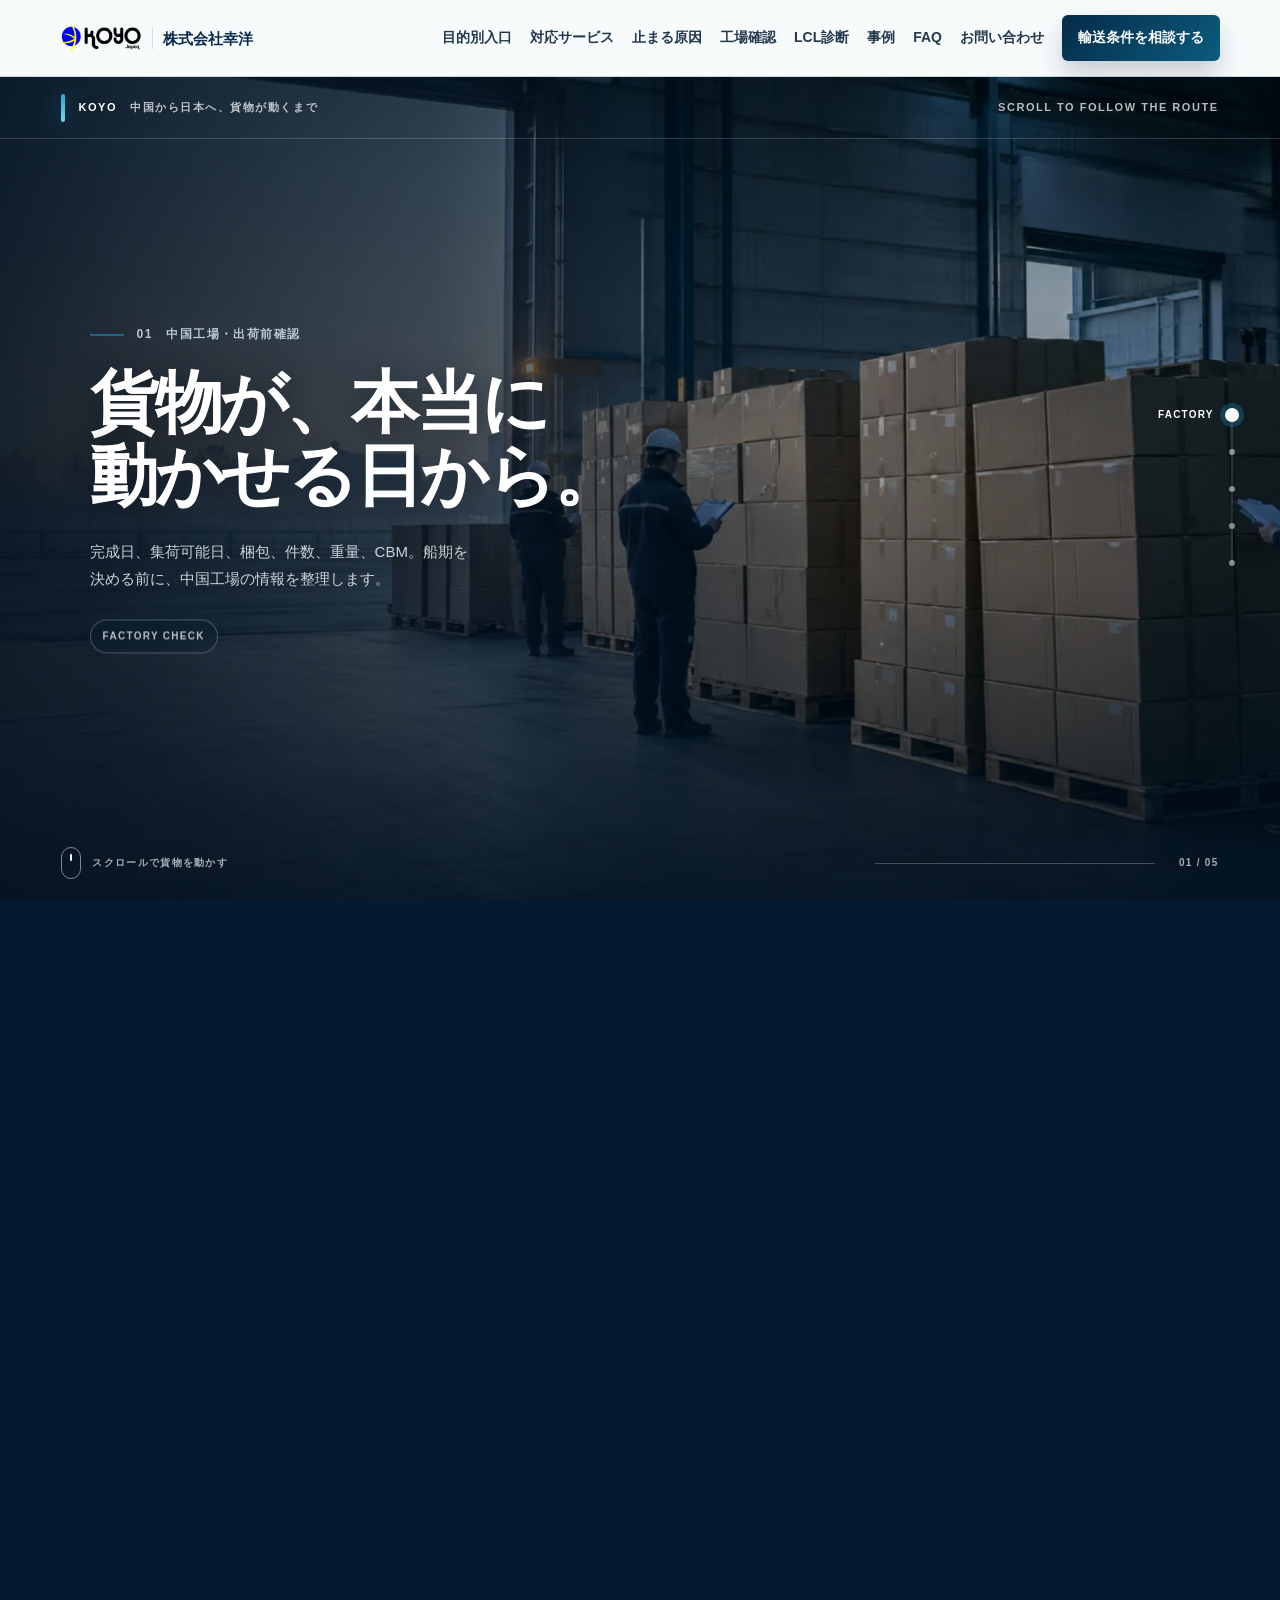
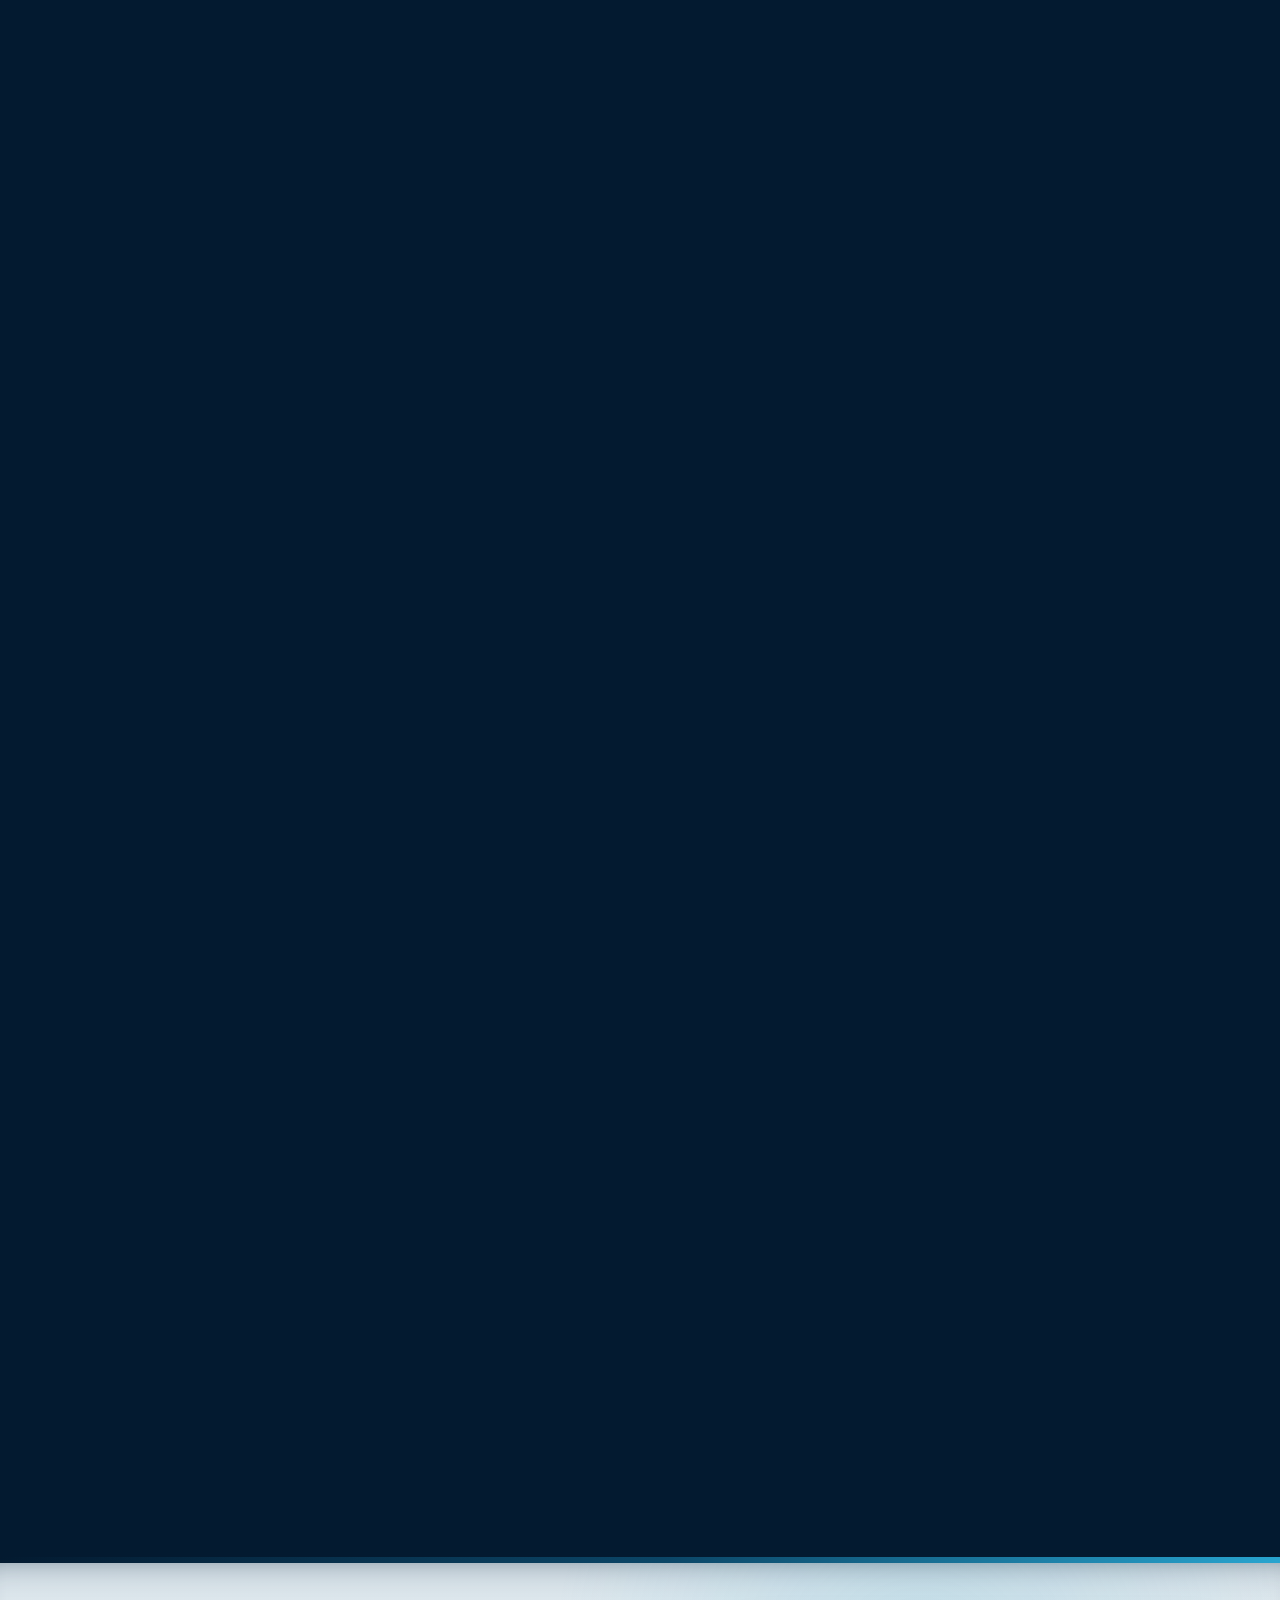
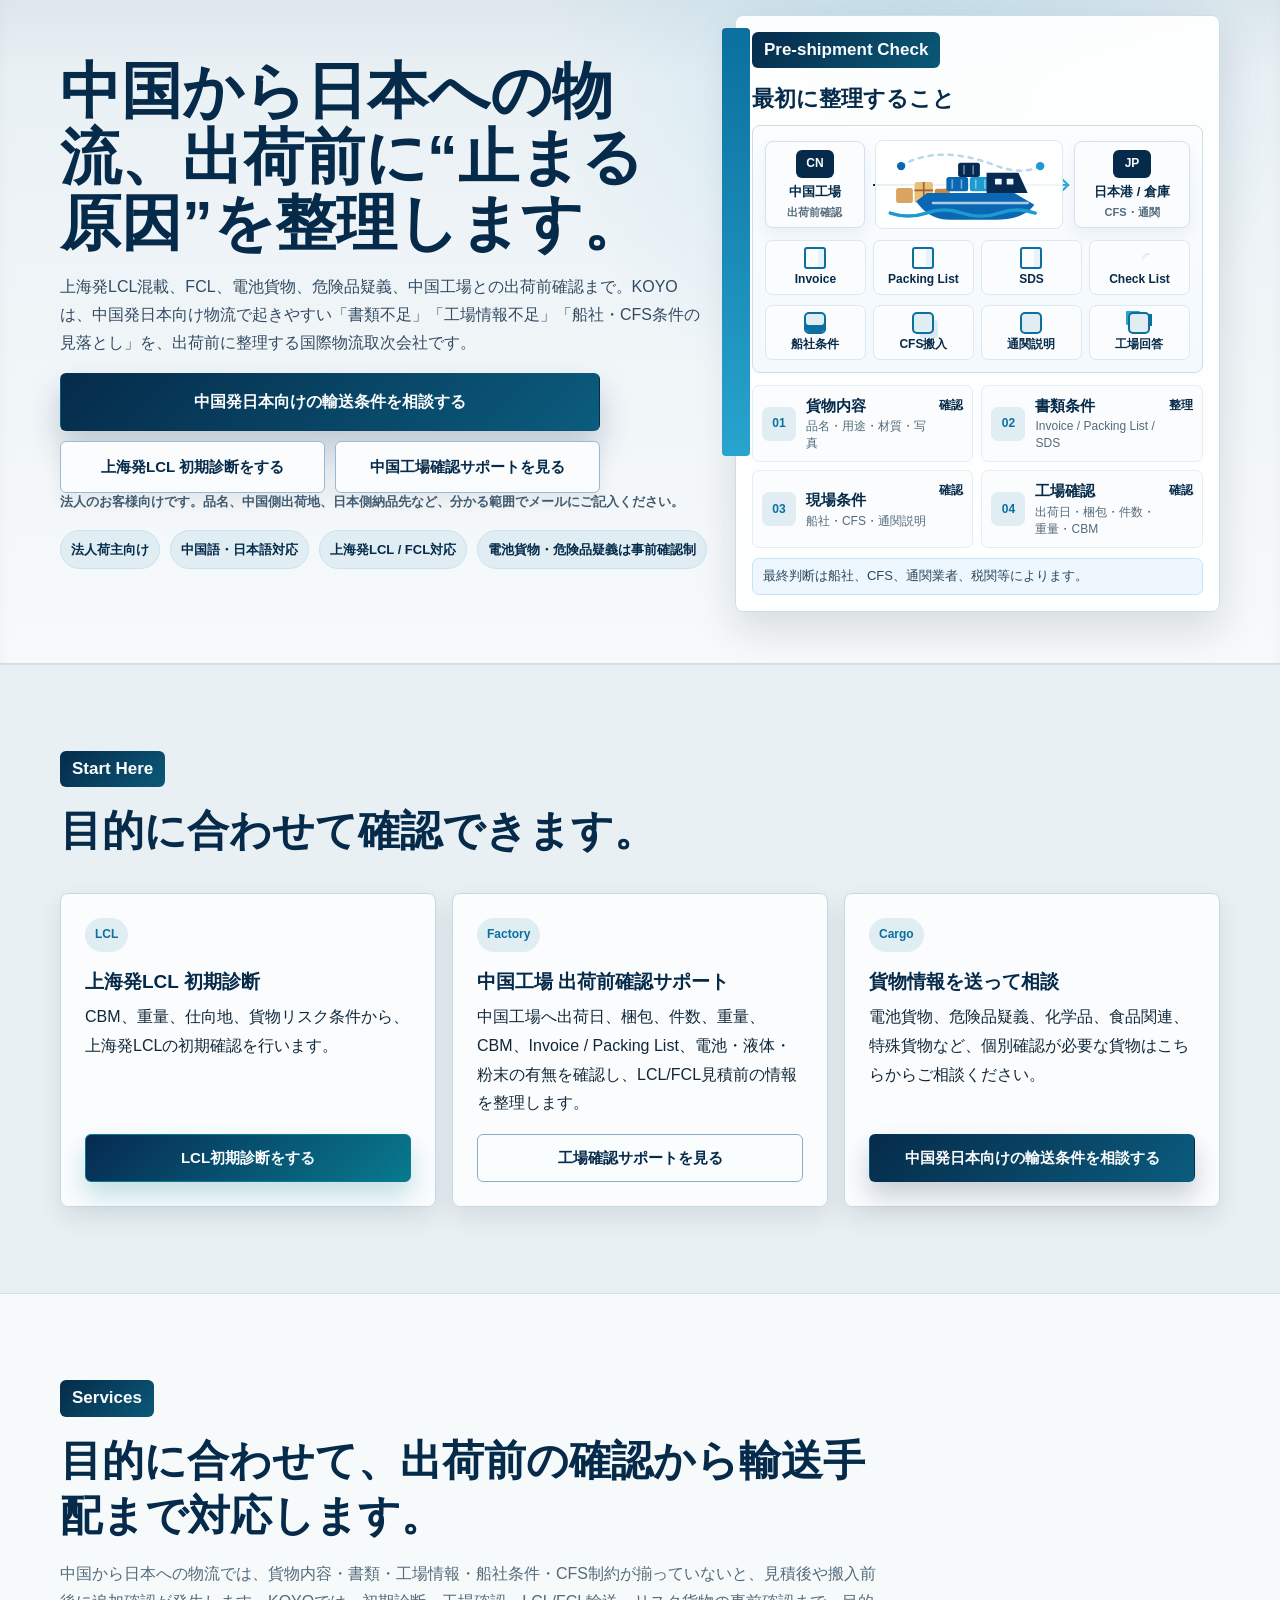
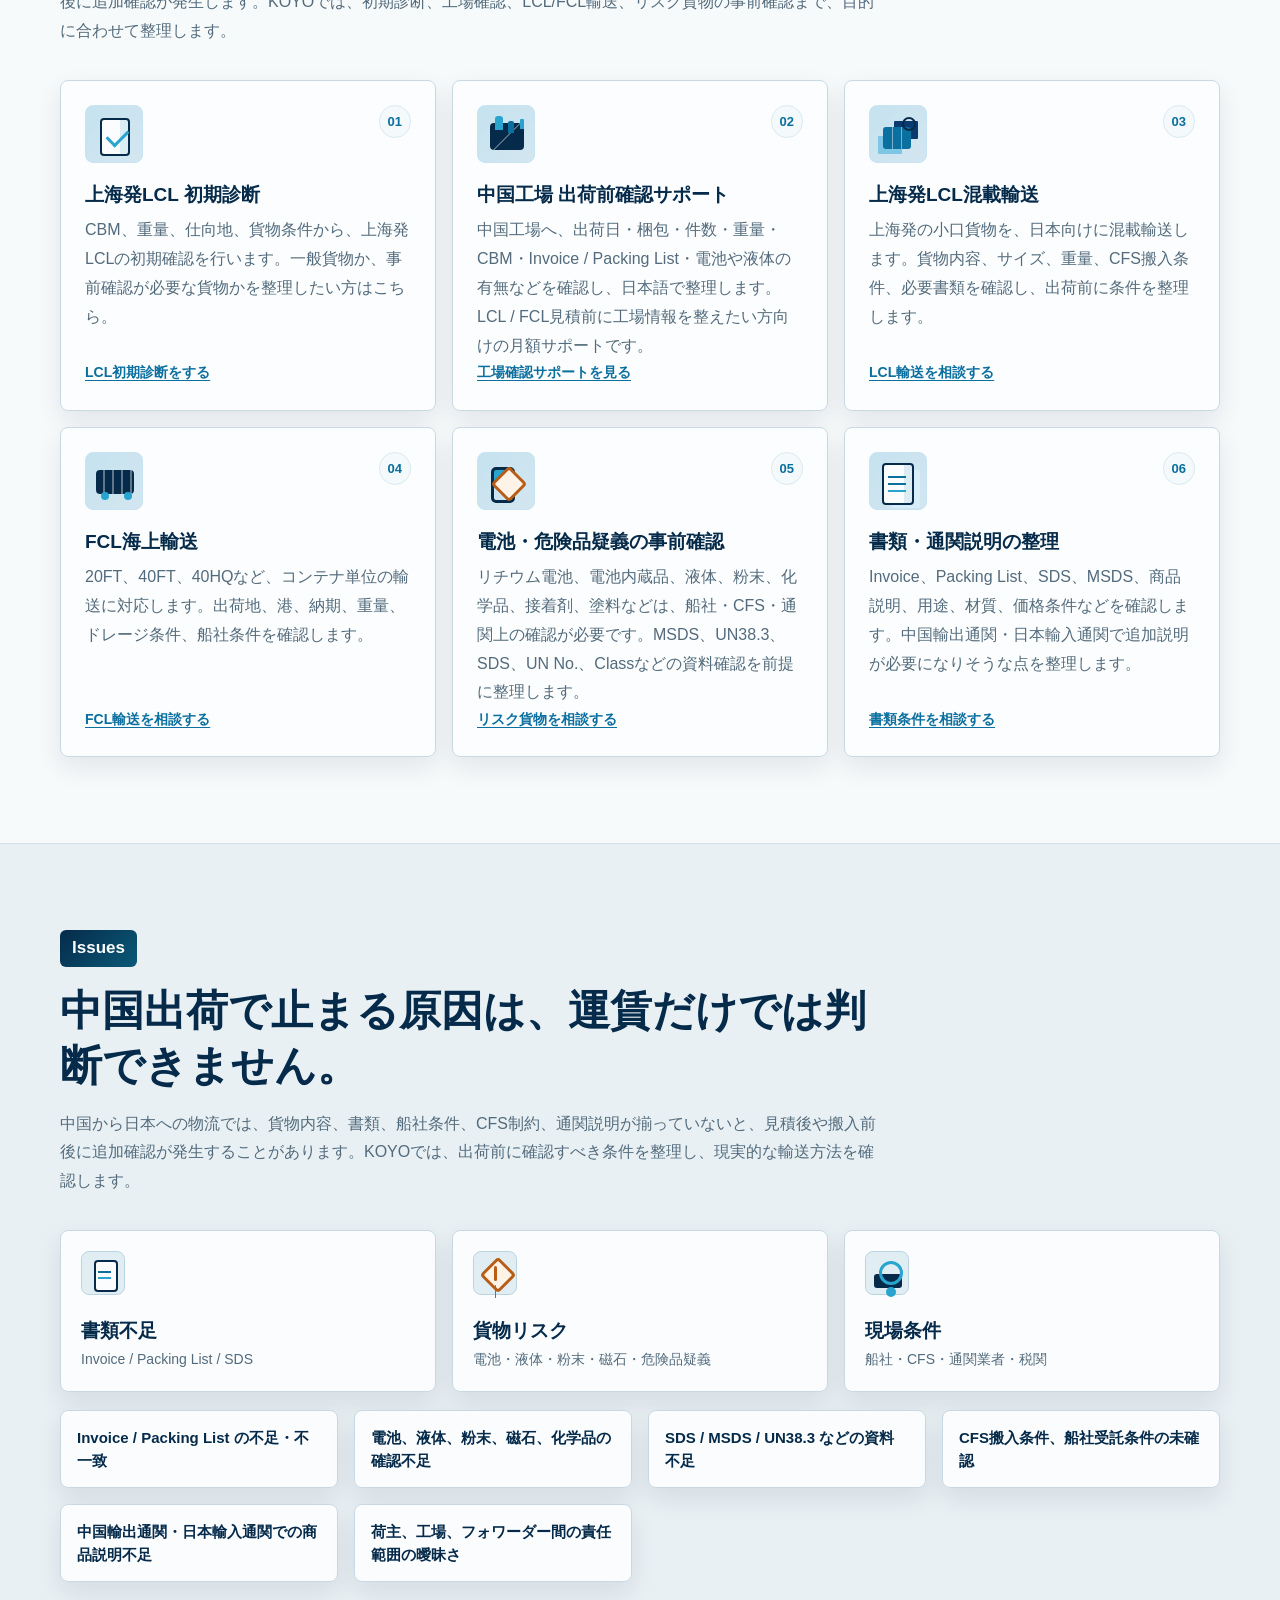
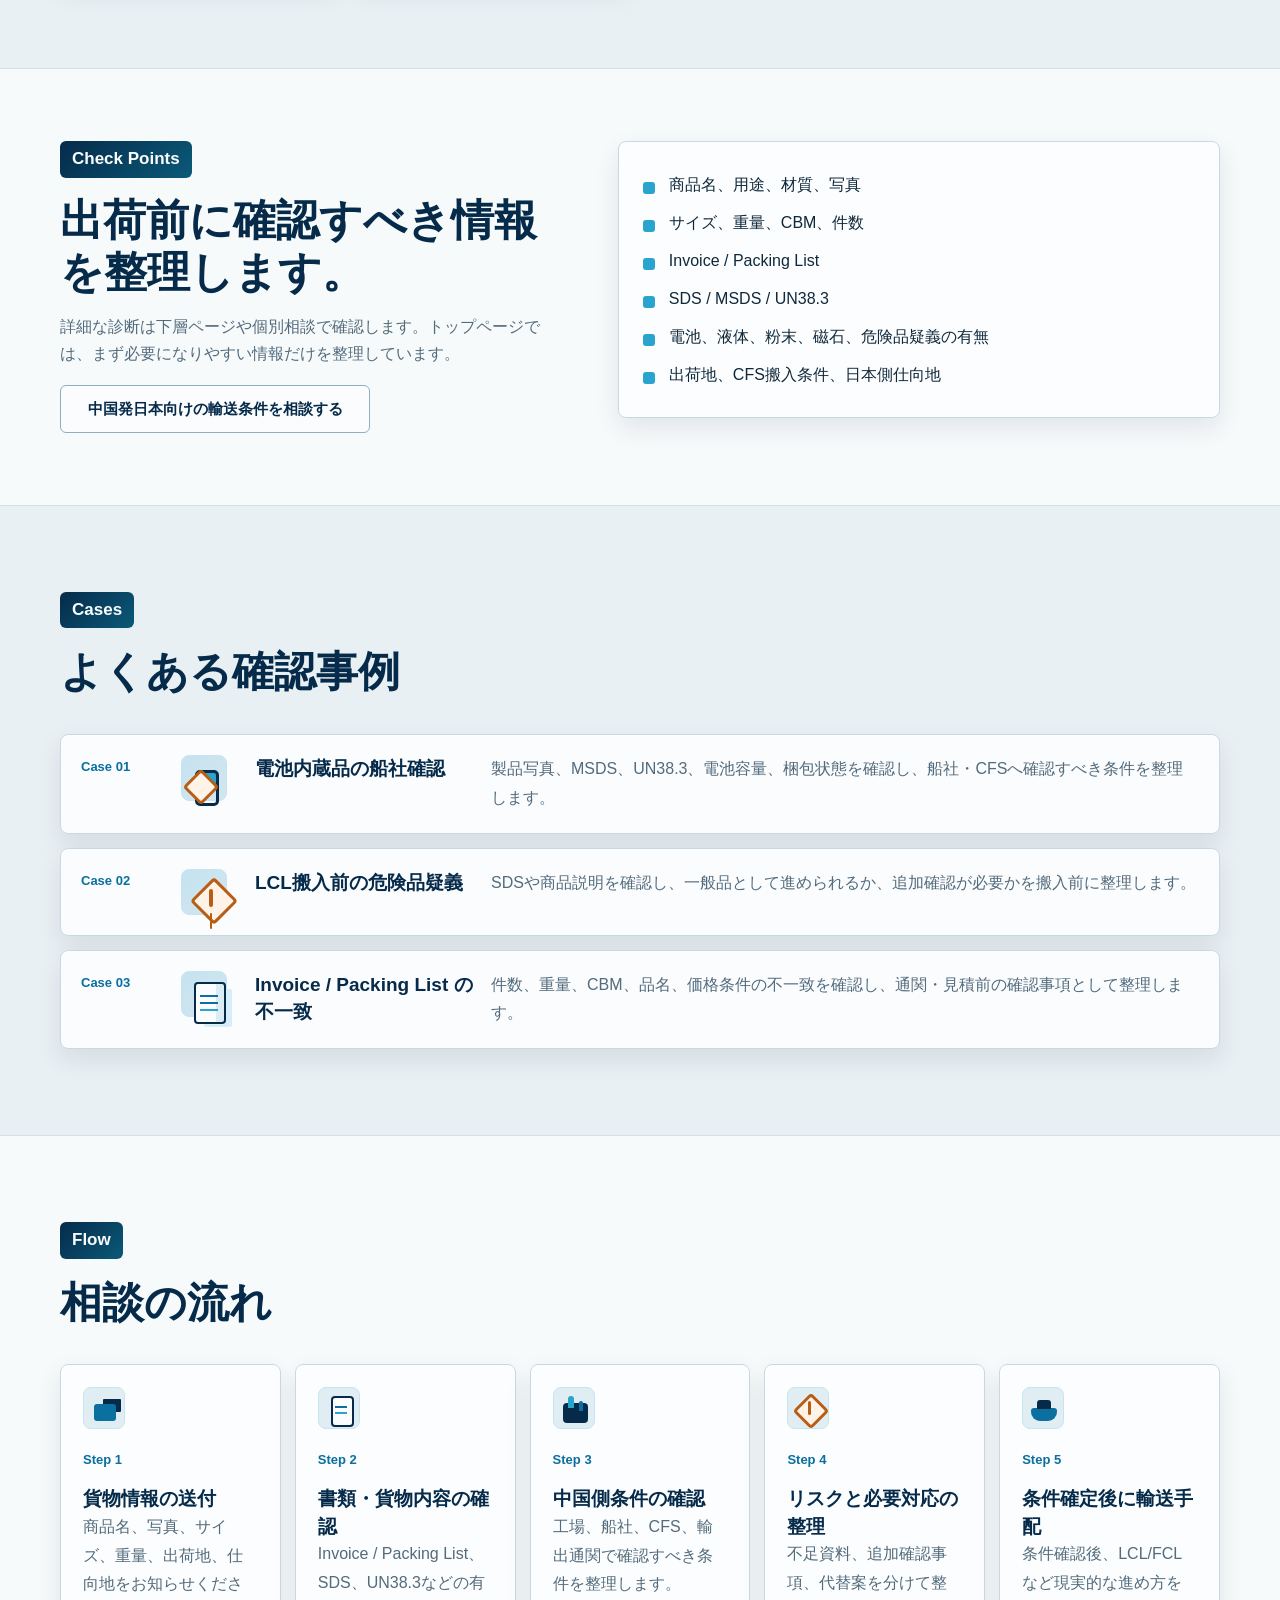
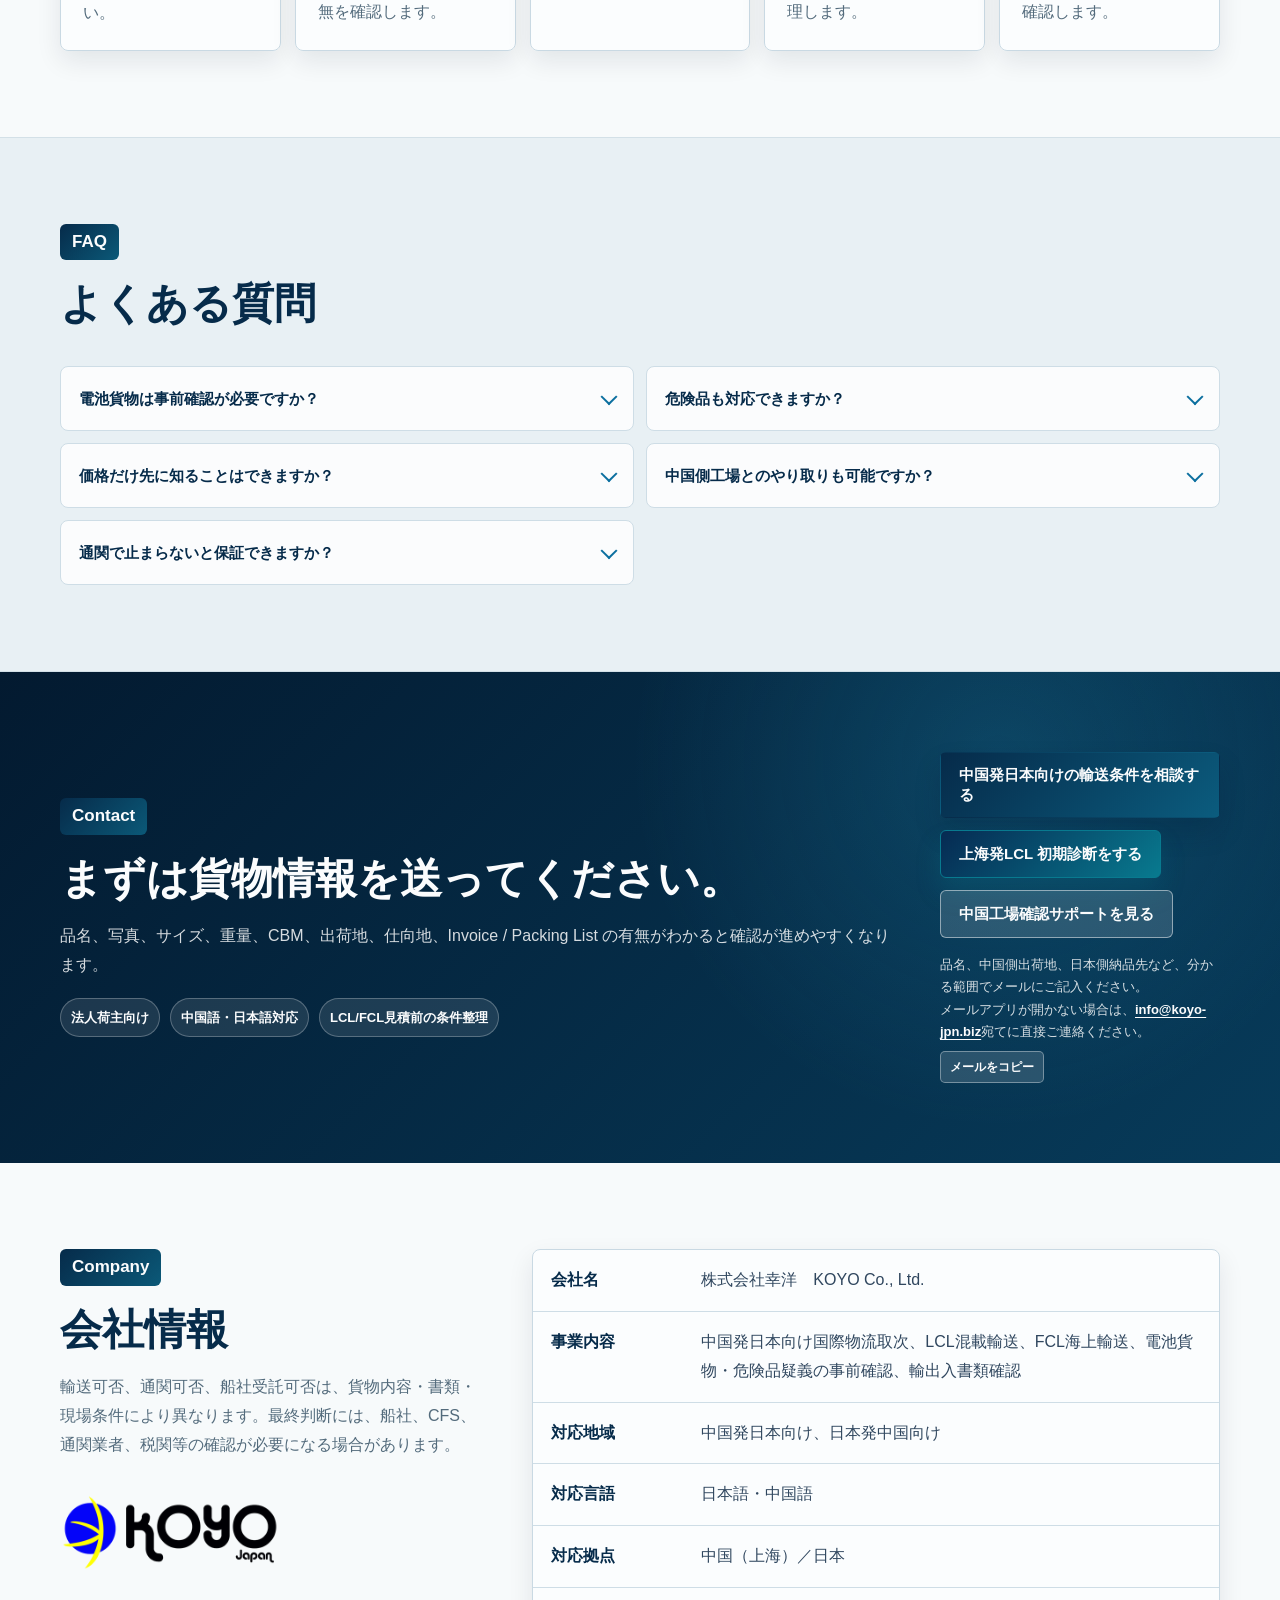
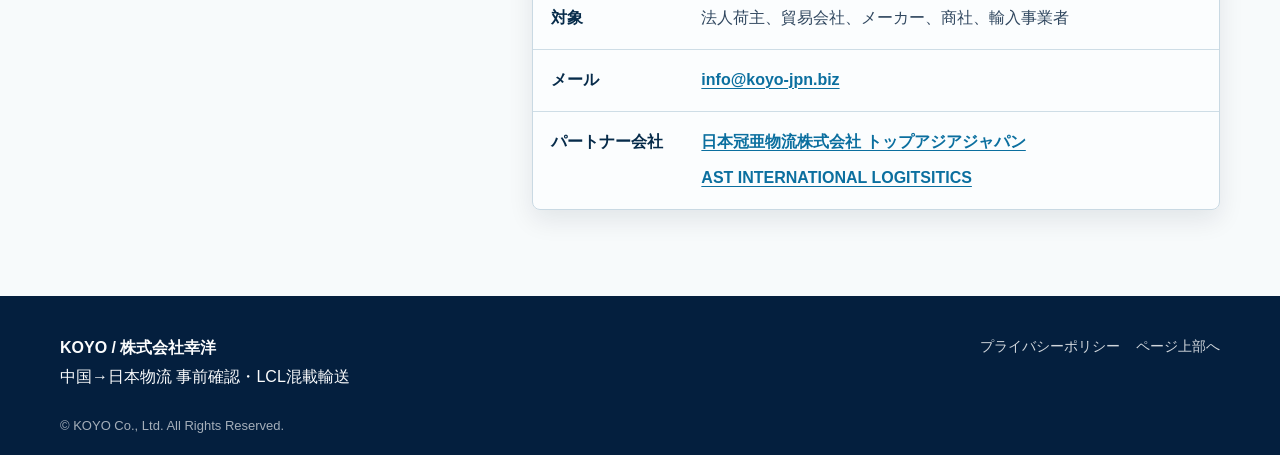
==== commit 74be3bfd: "Harmonize existing site palette with scroll story" ====
--- a/index.html
+++ b/index.html
@@ -13,8 +13,8 @@
     <meta property="og:site_name" content="株式会社幸洋">
     <meta name="theme-color" content="#062a52">
     <link rel="canonical" href="https://koyo-jpn.biz/">
-    <link rel="stylesheet" href="styles.css?v=scroll-story-20260818">
-    <link rel="stylesheet" href="layout-tighten.css?v=scroll-story-20260818">
+    <link rel="stylesheet" href="styles.css?v=scroll-story-20260818b">
+    <link rel="stylesheet" href="layout-tighten.css?v=scroll-story-20260818b">
     <style>
       .hero-actions .button-primary { grid-column: 1 / -1; min-height: 58px; font-size: 16px; box-shadow: 0 18px 32px rgba(6, 42, 82, 0.22); }
       .hero-secondary-action, .button-lcl-check.hero-secondary-action { color: var(--navy); background: var(--white); border-color: #9bb9d2; box-shadow: 0 8px 18px rgba(9, 42, 82, 0.08); }
@@ -616,6 +616,6 @@
       <button type="button" data-copy-email>コピー</button>
     </div>
 
-    <script src="script.js?v=scroll-story-20260818"></script>
+    <script src="script.js?v=scroll-story-20260818b"></script>
   </body>
 </html>
--- a/styles.css
+++ b/styles.css
@@ -1,17 +1,17 @@
 :root {
-  --ink: #102033;
-  --navy: #062a52;
-  --navy-2: #0a3b70;
-  --blue: #0b67b2;
-  --cyan: #1d9bd1;
-  --muted: #5e6c7c;
-  --line: #dbe6ee;
-  --soft: #f3f7fa;
-  --soft-blue: #eaf5fb;
-  --white: #ffffff;
+  --ink: #11283a;
+  --navy: #062b4a;
+  --navy-2: #0a456d;
+  --blue: #0b6f9f;
+  --cyan: #28a4cf;
+  --muted: #536b7c;
+  --line: #cedde6;
+  --soft: #e8f0f4;
+  --soft-blue: #e0eef4;
+  --white: #fbfcfd;
   --warning: #b85d16;
-  --shadow: 0 18px 42px rgba(9, 42, 82, 0.12);
-  --shadow-small: 0 8px 22px rgba(9, 42, 82, 0.08);
+  --shadow: 0 18px 42px rgba(3, 26, 48, 0.13);
+  --shadow-small: 0 8px 22px rgba(3, 26, 48, 0.09);
   --radius: 8px;
   --container: 1160px;
 }
@@ -2625,6 +2625,96 @@
   }
 }
 
+/* Existing-site palette bridge */
+.site-header {
+  background: rgba(248, 251, 252, 0.95);
+  border-bottom-color: rgba(190, 207, 218, 0.82);
+}
+
+.hero {
+  background:
+    radial-gradient(circle at 72% 16%, rgba(40, 164, 207, 0.15), transparent 34%),
+    linear-gradient(180deg, #d5e1e8 0%, #eaf1f5 17%, #f7fafb 100%);
+  box-shadow: inset 0 30px 44px -42px #031a30;
+}
+
+.hero::before {
+  position: absolute;
+  inset: 0 0 auto;
+  height: 6px;
+  background: linear-gradient(90deg, #031a30 0%, #0b4667 52%, var(--cyan) 100%);
+  content: "";
+}
+
+.section {
+  background: #f7fafb;
+}
+
+.section-muted {
+  background: var(--soft);
+  border-color: #d3e0e7;
+}
+
+.issue-grid article,
+.entry-grid article,
+.service-grid article,
+.cargo-card,
+.case-list article,
+.timeline article,
+.check-panel,
+.info-checklist,
+.company-table,
+.issue-diagram article,
+.hero-visual {
+  background-color: rgba(251, 253, 254, 0.96);
+  border-color: #c9d9e3;
+  box-shadow: 0 10px 26px rgba(3, 26, 48, 0.09);
+}
+
+.hero-label,
+.section-label,
+.section-muted .section-label,
+.final-cta .section-label,
+.policy-hero .section-label,
+.panel-eyebrow {
+  background: linear-gradient(135deg, var(--navy), #0b5978) !important;
+}
+
+.button-primary,
+.nav-cta {
+  background: linear-gradient(135deg, var(--navy), #0b5c7e);
+  box-shadow: 0 14px 26px rgba(3, 26, 48, 0.2);
+}
+
+.button-primary:hover,
+.button-primary:focus-visible,
+.nav-cta:hover,
+.nav-cta:focus-visible {
+  background: linear-gradient(135deg, #041f36, var(--navy-2));
+}
+
+.button-secondary,
+.hero-secondary-action,
+.button-lcl-check.hero-secondary-action {
+  background: rgba(251, 253, 254, 0.9);
+  border-color: #8eafc1;
+}
+
+.section-note,
+.caution,
+.entry-kicker,
+.issue-icon,
+.mini-flow span {
+  background-color: var(--soft-blue);
+  border-color: #bcd4e0;
+}
+
+.final-cta {
+  background:
+    radial-gradient(circle at 78% 18%, rgba(40, 164, 207, 0.2), transparent 34%),
+    linear-gradient(135deg, #031a30 0%, #073b5a 100%);
+}
+
 /* China-to-Japan scroll story */
 .ocean-story {
   position: relative;
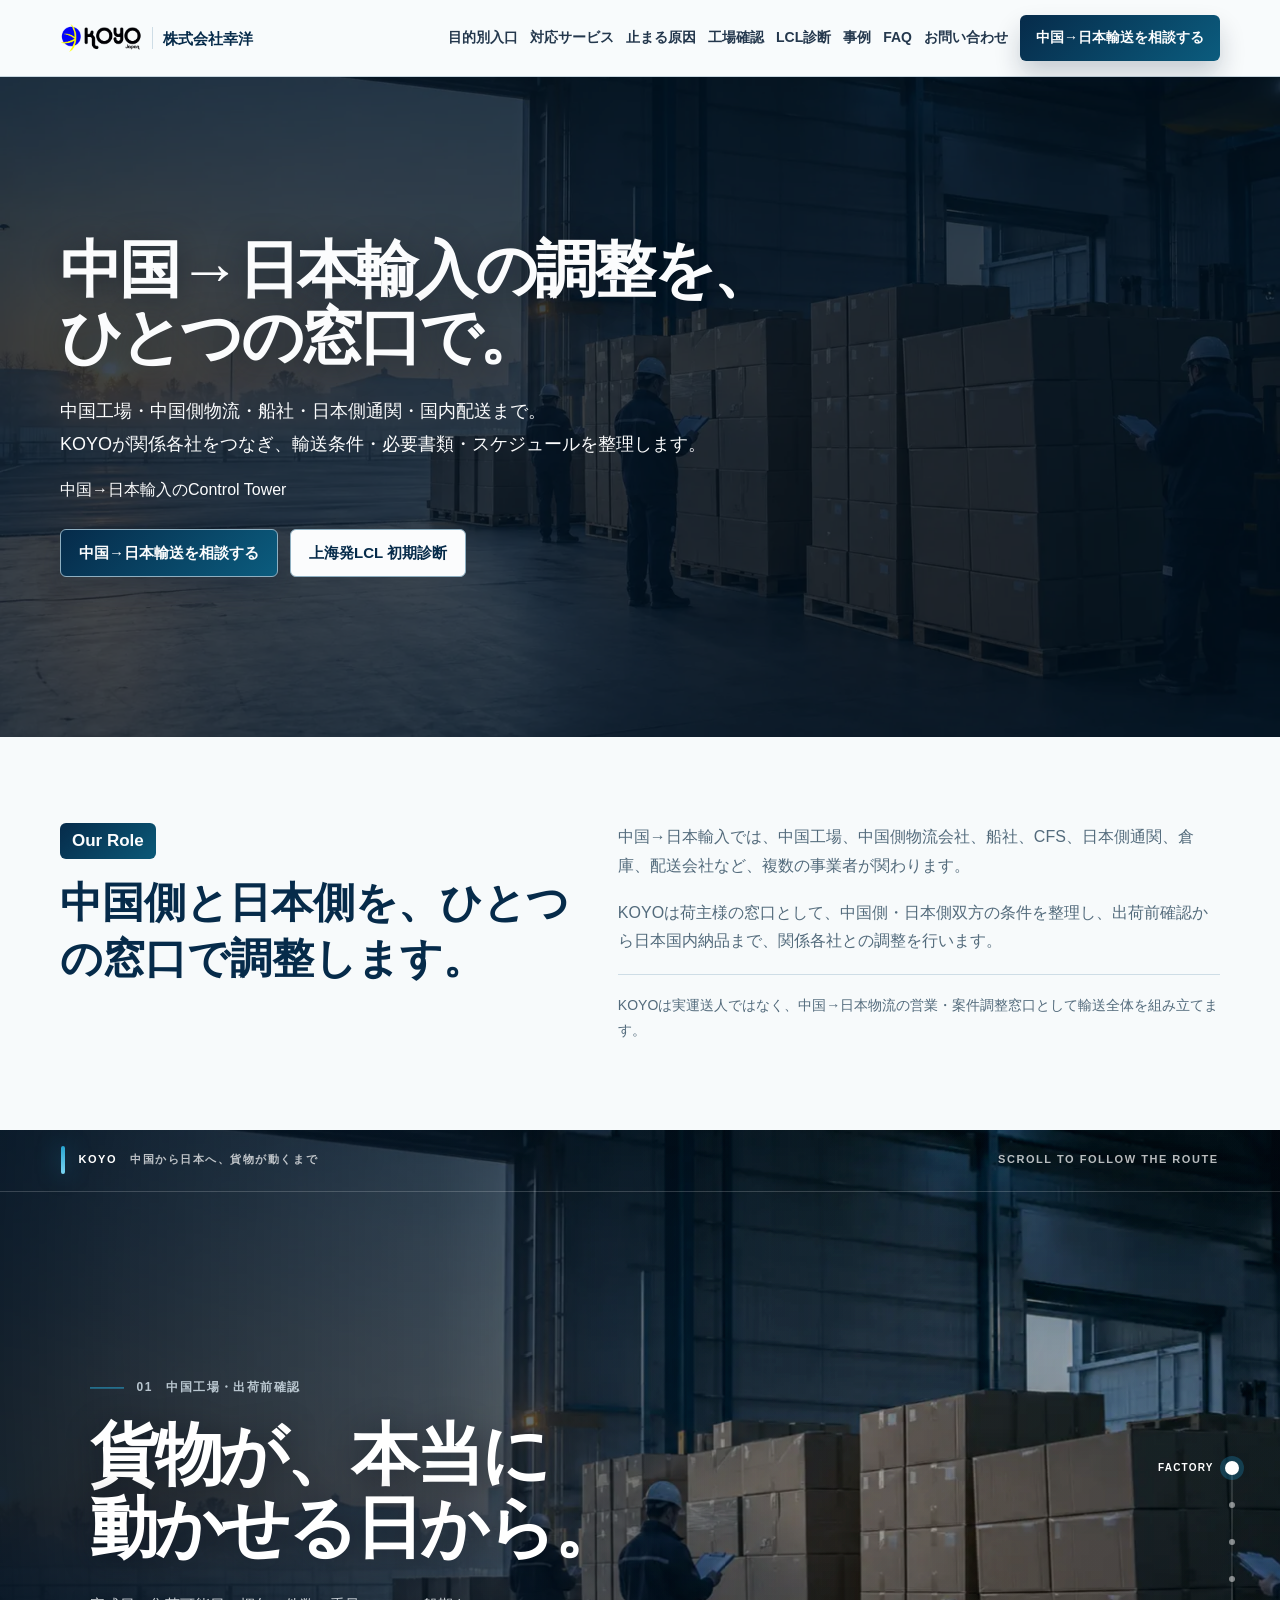
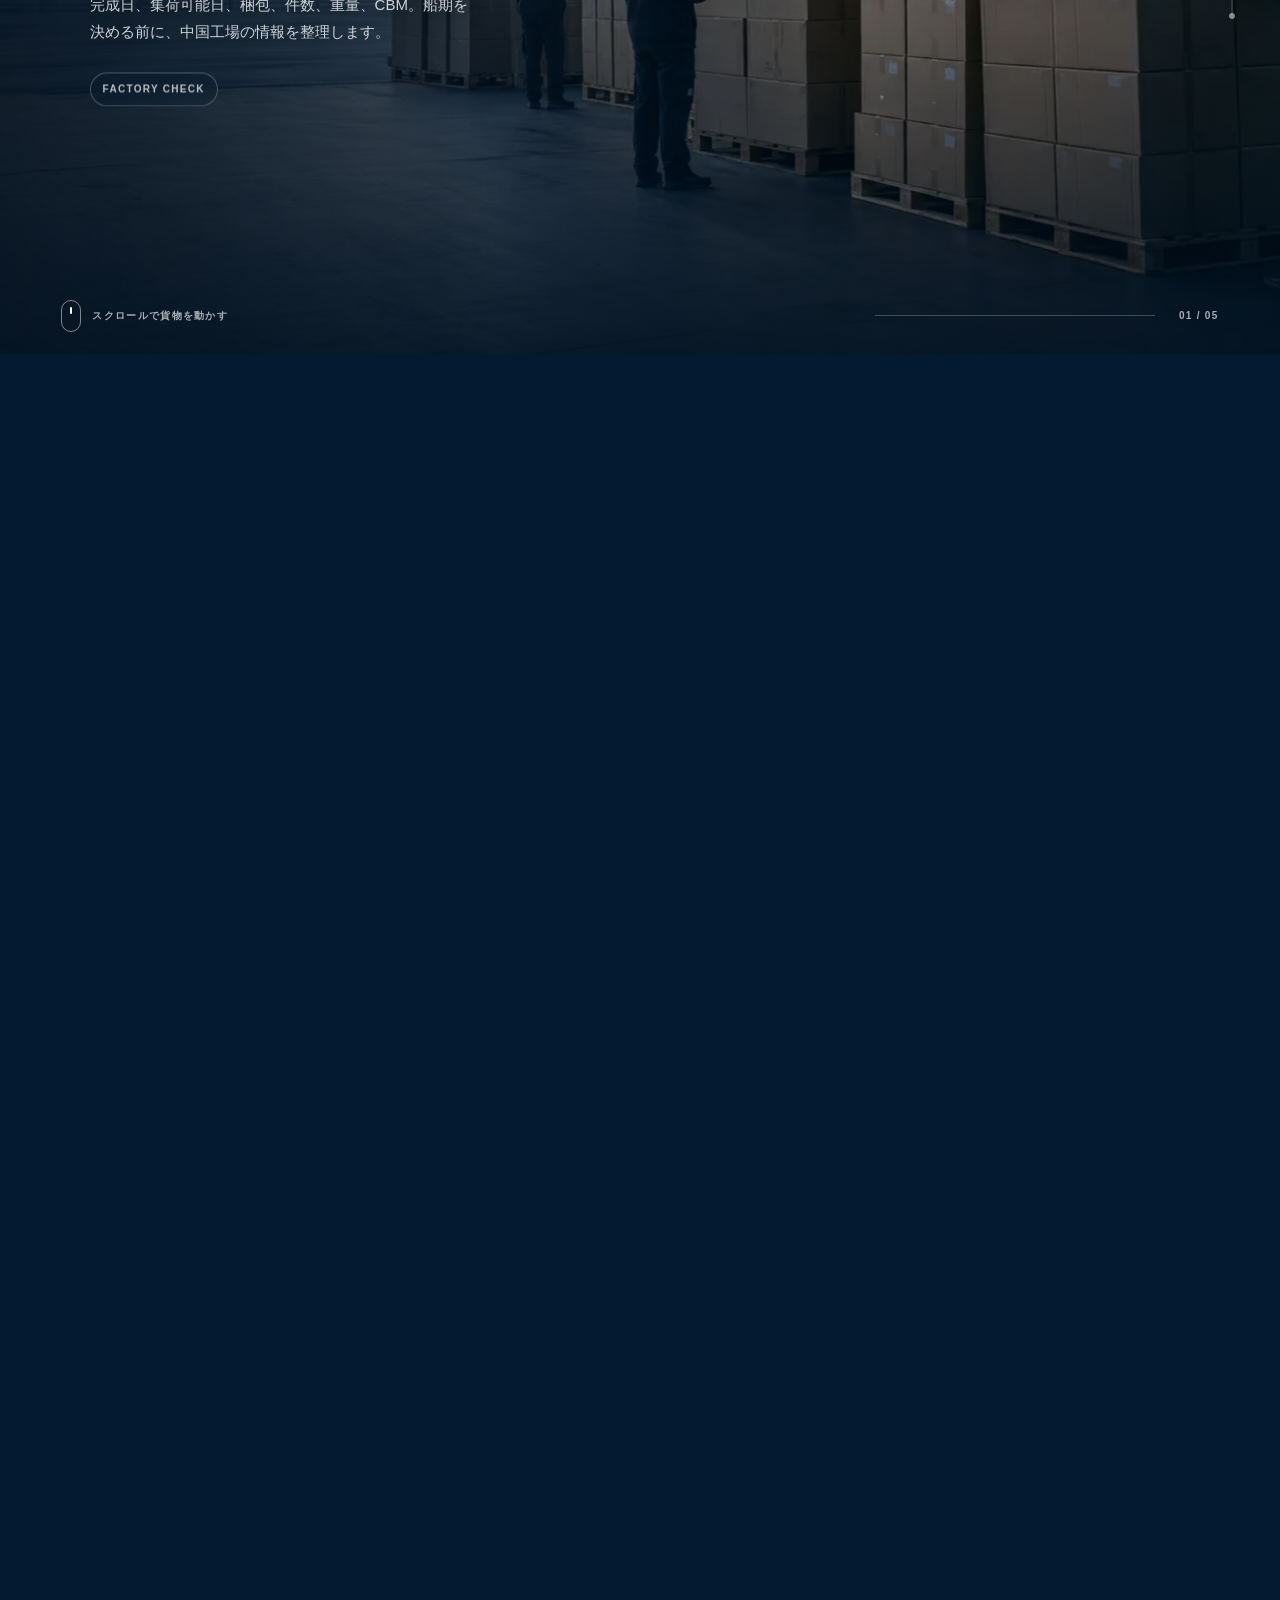
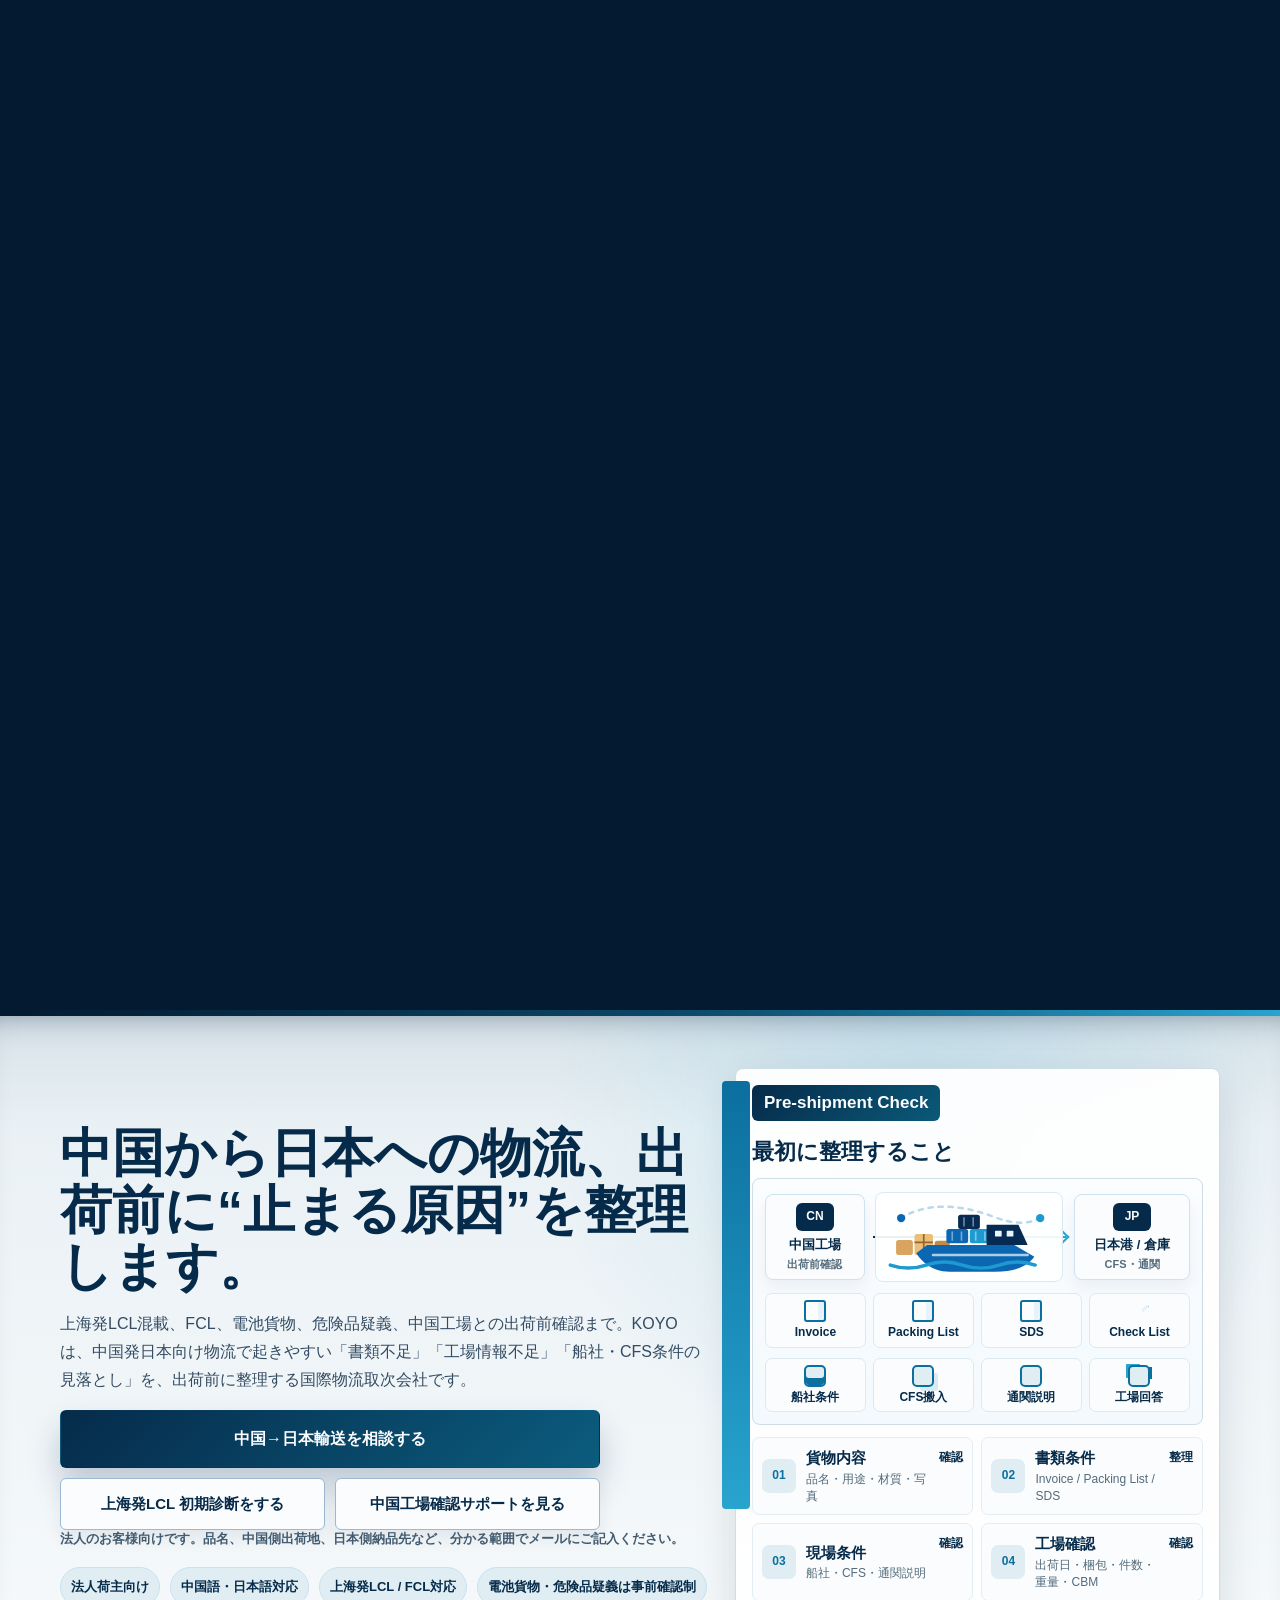
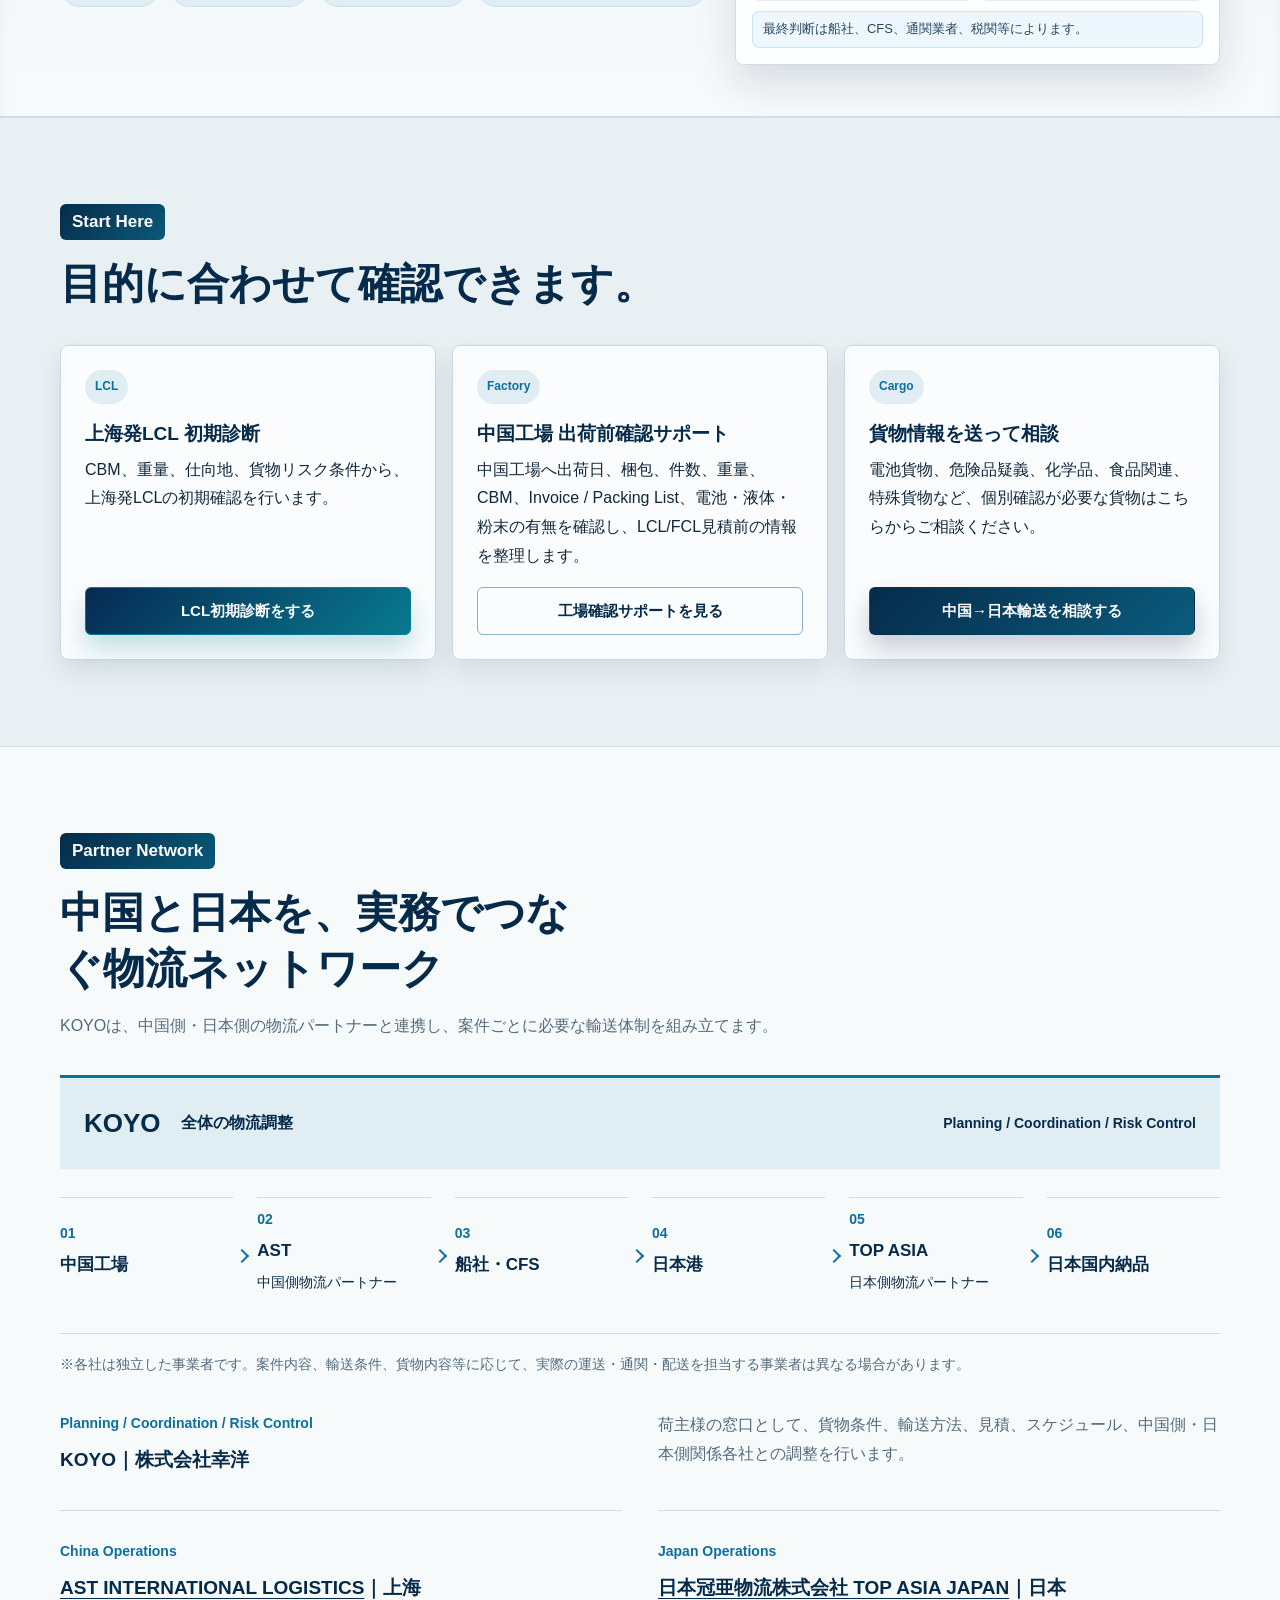
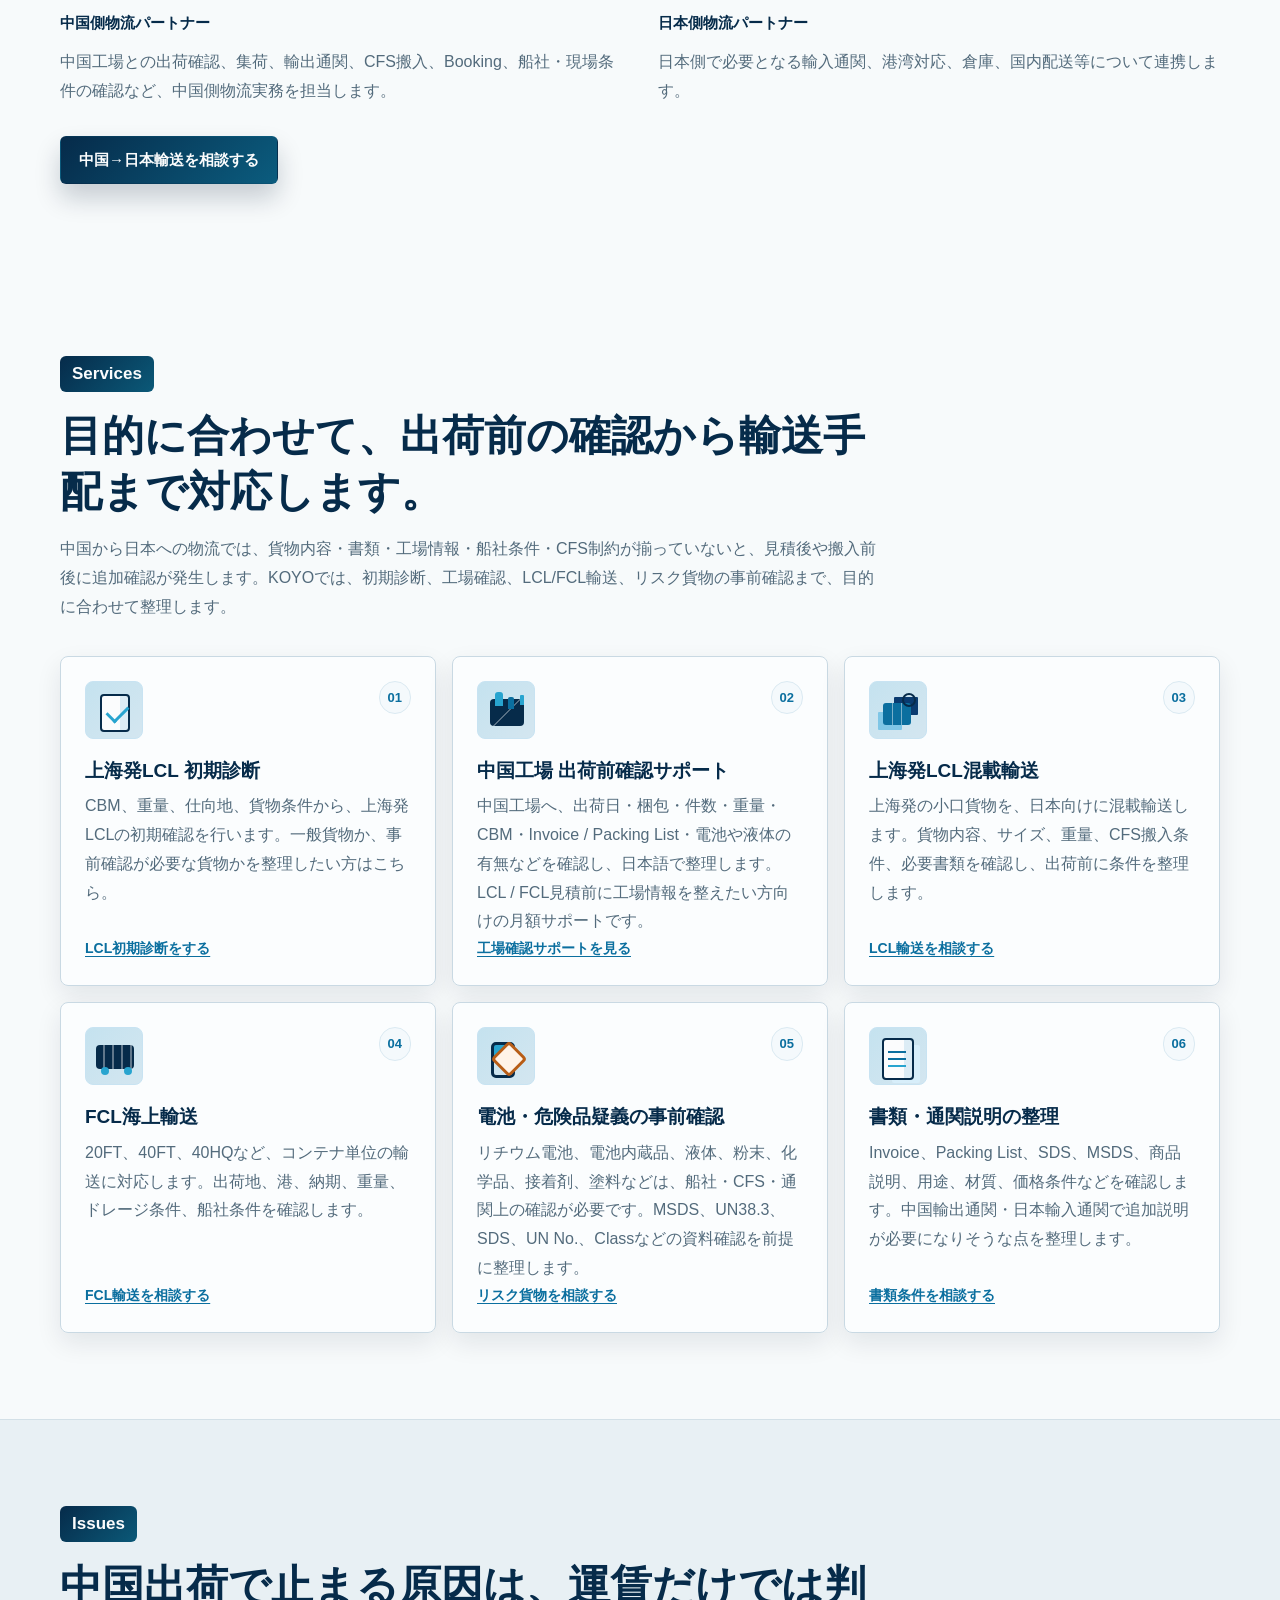
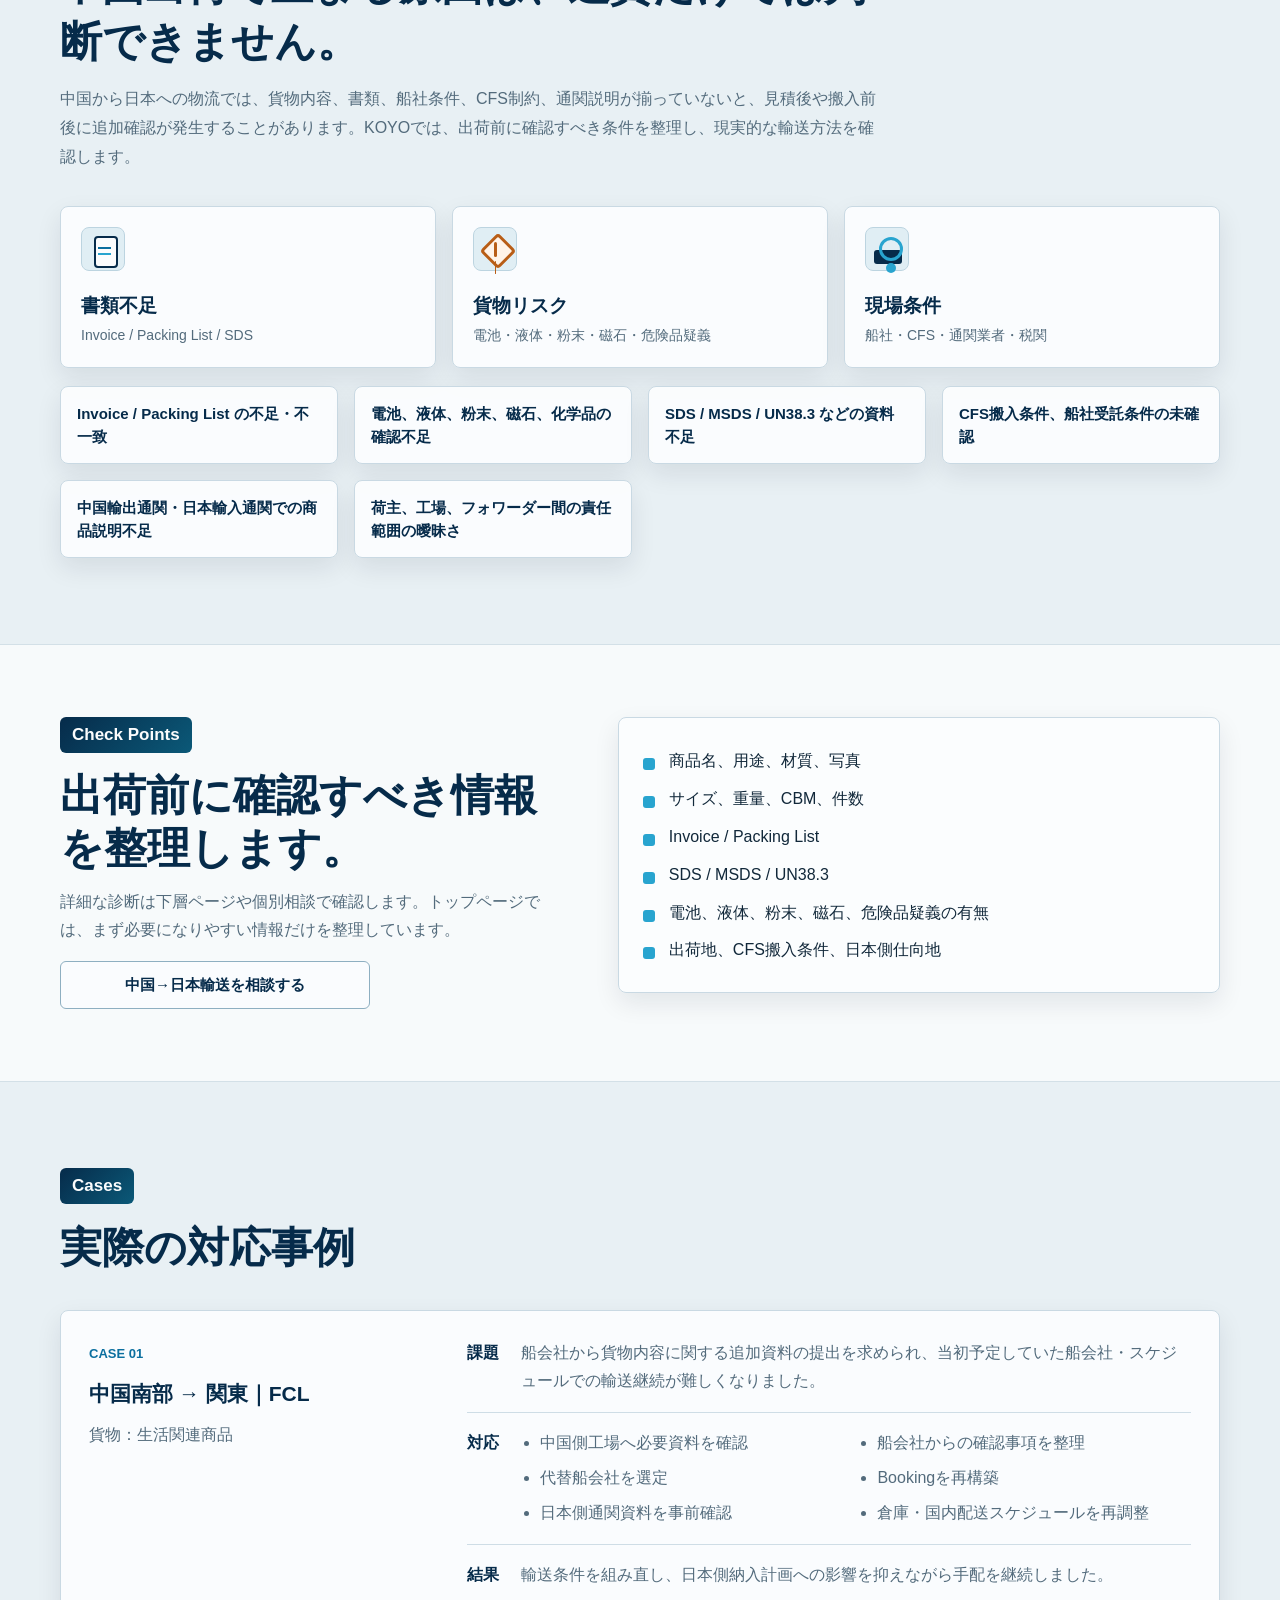
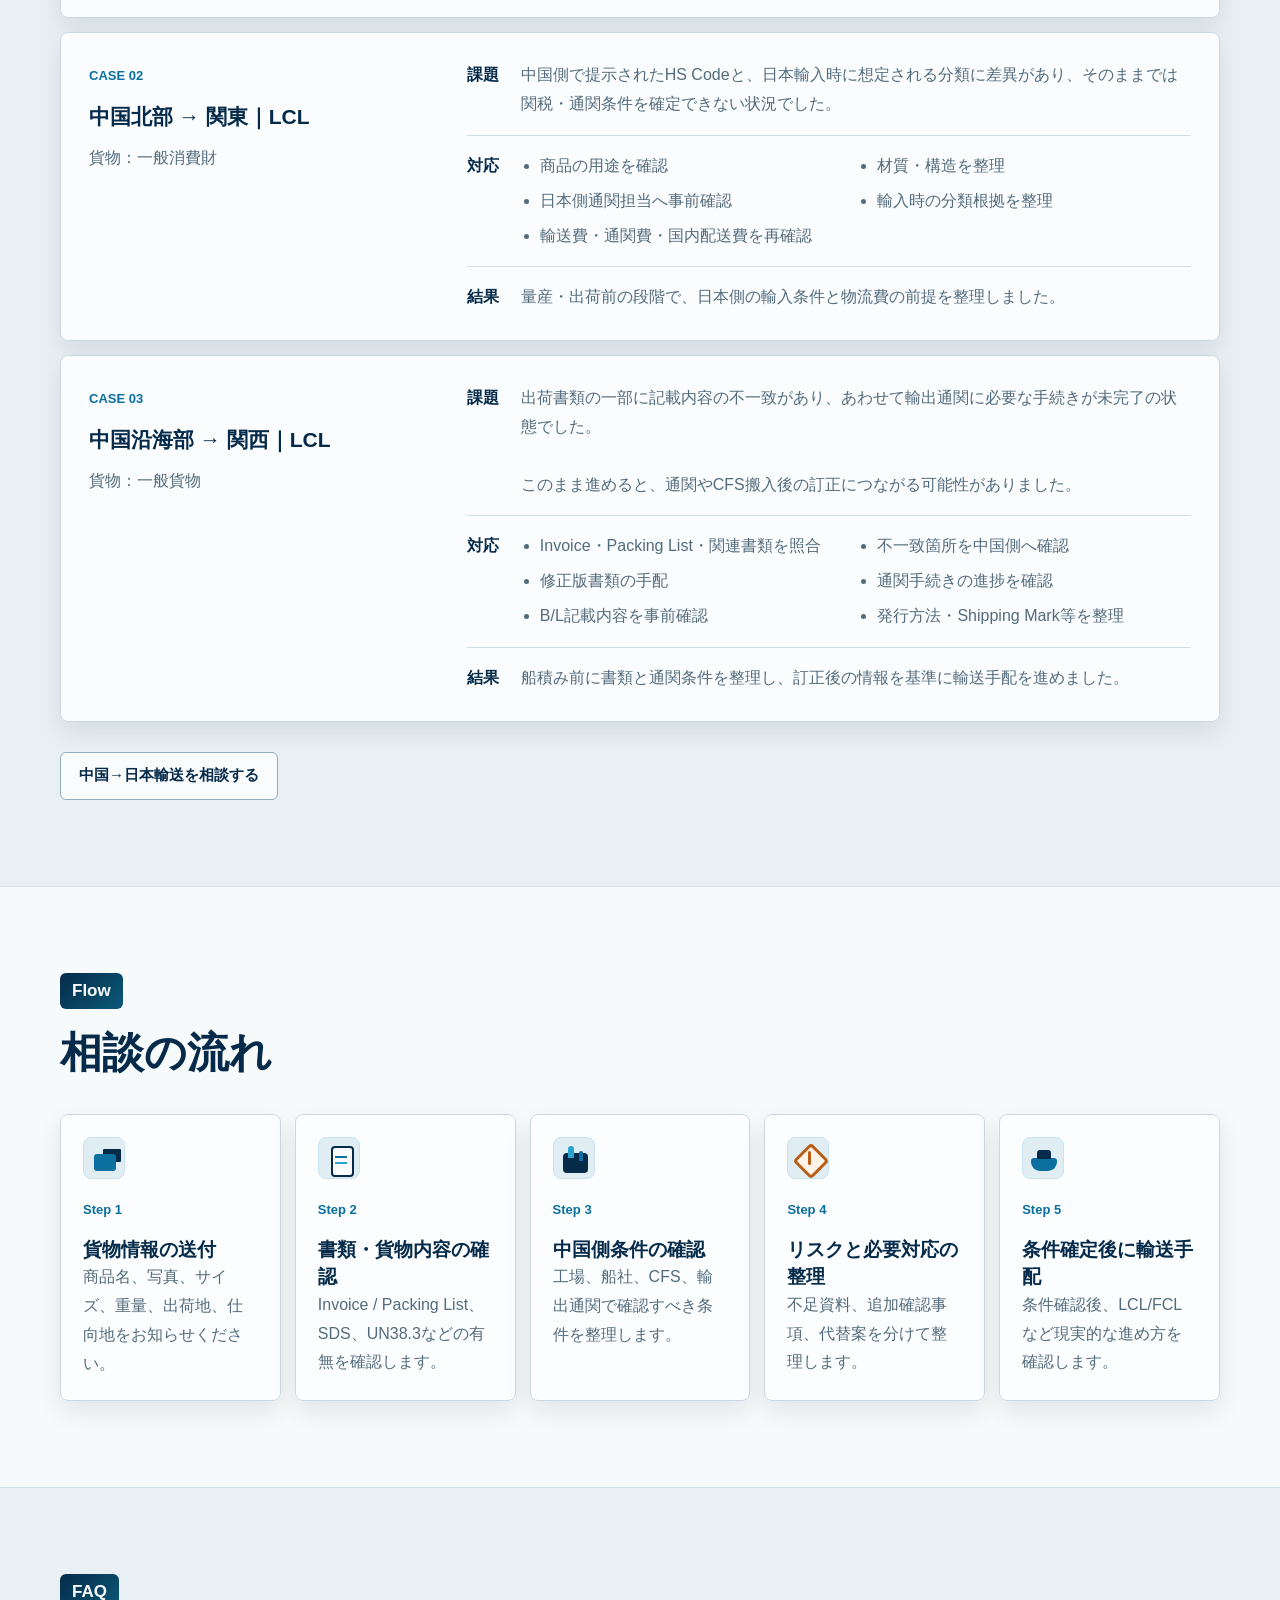
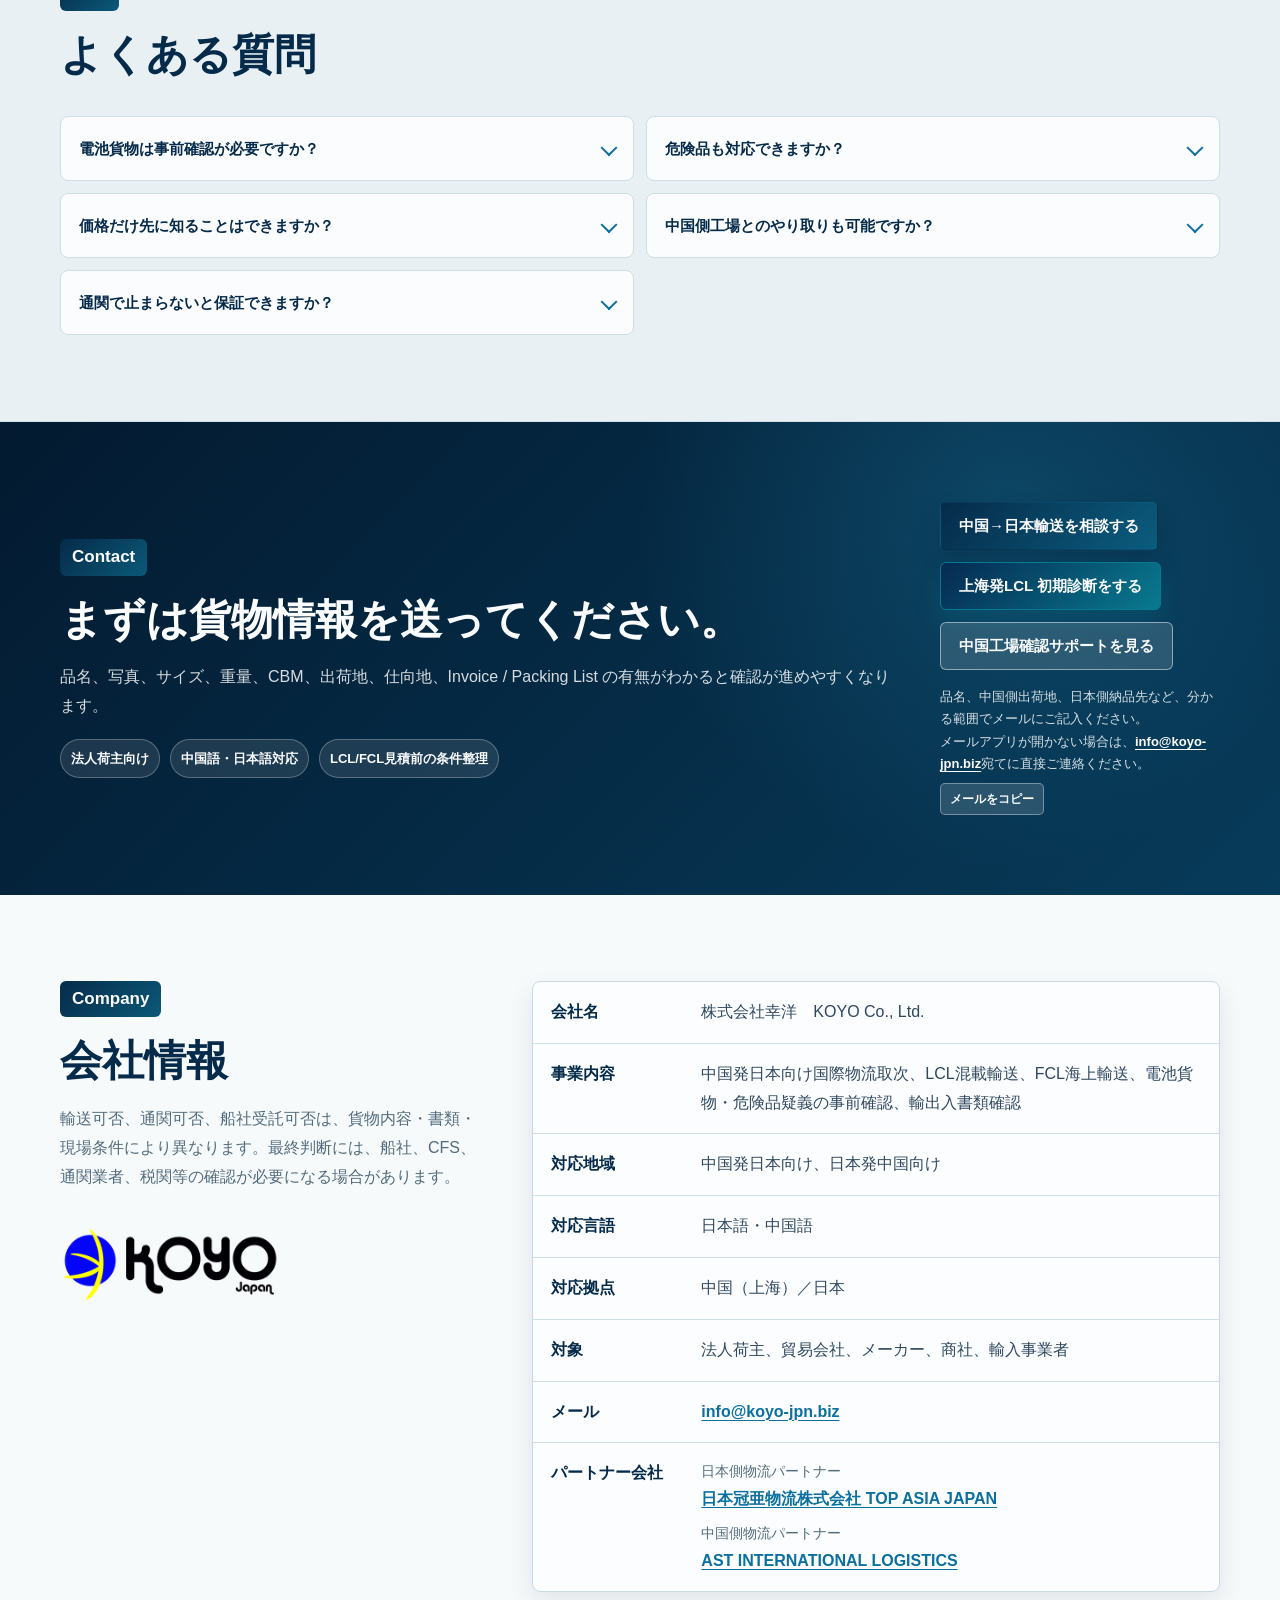
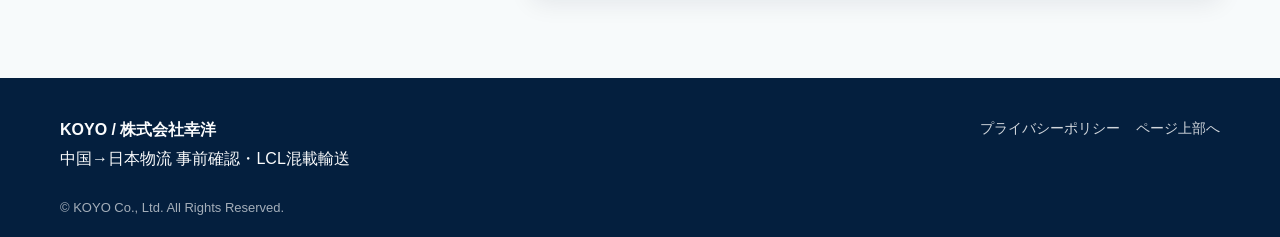
==== commit d3a1f370: "Update KOYO homepage with Control Tower positioning and anonymized cases Add the approved Hero, part" ====
--- a/index.html
+++ b/index.html
@@ -42,6 +42,7 @@
         .hero-actions { grid-template-columns: 1fr; width: 100%; }
       }
     </style>
+    <link rel="stylesheet" href="top-page.css?v=20260914">
     <script async src="https://www.googletagmanager.com/gtag/js?id=G-XXFBEWN77W"></script>
     <script>
       window.dataLayer = window.dataLayer || [];
@@ -79,17 +80,44 @@
           <a href="#entry">目的別入口</a>
           <a href="#services">対応サービス</a>
           <a href="#issues">止まる原因</a>
-          <a href="factory-check.html">工場確認</a>
+          <a href="factory-check.html" data-cta-event="factory_check">工場確認</a>
           <a href="lcl-check.html">LCL診断</a>
           <a href="#cases">事例</a>
           <a href="#faq">FAQ</a>
           <a href="#contact">お問い合わせ</a>
-          <a class="nav-cta" href="#" data-contact-link>輸送条件を相談する</a>
+          <a class="nav-cta" href="#" data-contact-link>中国→日本輸送を相談する</a>
         </nav>
       </div>
     </header>
 
     <main id="main">
+      <section class="first-view" id="first-view" aria-labelledby="first-view-title">
+        <img class="first-view-image" src="assets/story/scene-01-factory.webp" alt="" aria-hidden="true" fetchpriority="high" width="1600" height="900">
+        <div class="container first-view-inner">
+          <h1 id="first-view-title"><span>中国→日本輸入の調整を、</span><span>ひとつの窓口で。</span></h1>
+          <p class="first-view-lead">中国工場・中国側物流・船社・日本側通関・国内配送まで。<br>KOYOが関係各社をつなぎ、輸送条件・必要書類・スケジュールを整理します。</p>
+          <p class="first-view-role">中国→日本輸入のControl Tower</p>
+          <div class="first-view-actions">
+            <a class="button button-primary" href="#" data-contact-link data-cta-event="hero_contact">中国→日本輸送を相談する</a>
+            <a class="button button-secondary" href="/lcl-check.html" data-cta-event="hero_lcl_check">上海発LCL 初期診断</a>
+          </div>
+        </div>
+      </section>
+
+      <section class="section" id="control-tower" aria-labelledby="control-tower-title">
+        <div class="container split-layout control-tower-layout">
+          <div>
+            <p class="section-label">Our Role</p>
+            <h2 id="control-tower-title">中国側と日本側を、ひとつの窓口で調整します。</h2>
+          </div>
+          <div class="control-tower-copy">
+            <p>中国→日本輸入では、中国工場、中国側物流会社、船社、CFS、日本側通関、倉庫、配送会社など、複数の事業者が関わります。</p>
+            <p>KOYOは荷主様の窓口として、中国側・日本側双方の条件を整理し、出荷前確認から日本国内納品まで、関係各社との調整を行います。</p>
+            <p class="control-tower-note">KOYOは実運送人ではなく、中国→日本物流の営業・案件調整窓口として輸送全体を組み立てます。</p>
+          </div>
+        </div>
+      </section>
+
       <section class="ocean-story" id="journey" data-ocean-story aria-labelledby="journey-title">
         <div class="ocean-story-sticky">
           <div class="ocean-story-media" aria-hidden="true">
@@ -119,7 +147,7 @@
           <div class="ocean-story-copy-layer">
             <article class="ocean-story-copy is-active" data-story-copy>
               <p class="ocean-story-kicker">01　中国工場・出荷前確認</p>
-              <h1 class="ocean-story-fixed-lines" id="journey-title"><span>貨物が、本当に</span><span>動かせる日から。</span></h1>
+              <h2 class="ocean-story-fixed-lines" id="journey-title"><span>貨物が、本当に</span><span>動かせる日から。</span></h2>
               <p>完成日、集荷可能日、梱包、件数、重量、CBM。船期を決める前に、中国工場の情報を整理します。</p>
               <span>FACTORY CHECK</span>
             </article>
@@ -143,10 +171,10 @@
             </article>
             <article class="ocean-story-copy" data-story-copy>
               <p class="ocean-story-kicker">05　日本国内配送・納品</p>
-              <h2 class="ocean-story-fixed-lines"><span>中国から日本へ</span><span>見えない条件までつなぐ</span></h2>
+              <h2 class="ocean-story-fixed-lines story-delivery-title"><span>中国から日本へ、</span><span>見えない条件まで<wbr>つなぐ。</span></h2>
               <p>工場、船社、CFS、通関、配送。それぞれの条件と責任範囲を整理し、貨物を次の地点へつなぎます。</p>
               <div class="ocean-story-actions">
-                <a class="ocean-story-cta" href="#" data-contact-link>輸送条件を相談する</a>
+                <a class="ocean-story-cta" href="#" data-contact-link>中国→日本輸送を相談する</a>
                 <a class="ocean-story-next" href="#top">詳しいサービスを見る</a>
               </div>
             </article>
@@ -171,14 +199,14 @@
       <section class="hero" id="top" aria-labelledby="hero-title">
         <div class="container hero-grid">
           <div class="hero-copy">
-            <h1 id="hero-title">中国から日本への物流、出荷前に“止まる原因”を整理します。</h1>
+            <h2 id="hero-title">中国から日本への物流、出荷前に“止まる原因”を整理します。</h2>
             <p class="hero-text">
               上海発LCL混載、FCL、電池貨物、危険品疑義、中国工場との出荷前確認まで。KOYOは、中国発日本向け物流で起きやすい「書類不足」「工場情報不足」「船社・CFS条件の見落とし」を、出荷前に整理する国際物流取次会社です。
             </p>
             <div class="hero-actions">
-              <a class="button button-primary" href="#" data-contact-link>中国発日本向けの輸送条件を相談する</a>
+              <a class="button button-primary" href="#" data-contact-link>中国→日本輸送を相談する</a>
               <a class="button button-lcl-check hero-secondary-action" href="/lcl-check.html">上海発LCL 初期診断をする</a>
-              <a class="button button-secondary hero-secondary-action" href="/factory-check.html">中国工場確認サポートを見る</a>
+              <a class="button button-secondary hero-secondary-action" href="/factory-check.html" data-cta-event="factory_check">中国工場確認サポートを見る</a>
             </div>
             <p class="hero-contact-note">法人のお客様向けです。品名、中国側出荷地、日本側納品先など、分かる範囲でメールにご記入ください。</p>
             <ul class="badge-list" aria-label="対応概要">
@@ -307,15 +335,64 @@
               <span class="entry-kicker">Factory</span>
               <h3>中国工場 出荷前確認サポート</h3>
               <p>中国工場へ出荷日、梱包、件数、重量、CBM、Invoice / Packing List、電池・液体・粉末の有無を確認し、LCL/FCL見積前の情報を整理します。</p>
-              <a class="button button-secondary" href="/factory-check.html">工場確認サポートを見る</a>
+              <a class="button button-secondary" href="/factory-check.html" data-cta-event="factory_check">工場確認サポートを見る</a>
             </article>
             <article>
               <span class="entry-kicker">Cargo</span>
               <h3>貨物情報を送って相談</h3>
               <p>電池貨物、危険品疑義、化学品、食品関連、特殊貨物など、個別確認が必要な貨物はこちらからご相談ください。</p>
-              <a class="button button-primary" href="#" data-contact-link>中国発日本向けの輸送条件を相談する</a>
-            </article>
-          </div>
+              <a class="button button-primary" href="#" data-contact-link>中国→日本輸送を相談する</a>
+            </article>
+          </div>
+        </div>
+      </section>
+
+      <section class="section" id="network" aria-labelledby="network-title">
+        <div class="container">
+          <div class="section-heading">
+            <p class="section-label">Partner Network</p>
+            <h2 id="network-title">中国と日本を、実務でつなぐ物流ネットワーク</h2>
+            <p>KOYOは、中国側・日本側の物流パートナーと連携し、案件ごとに必要な輸送体制を組み立てます。</p>
+          </div>
+          <figure class="network-diagram" aria-labelledby="network-coordinator" aria-describedby="network-note">
+            <figcaption class="network-coordinator" id="network-coordinator">
+              <strong>KOYO<span>全体の物流調整</span></strong>
+              <span>Planning / Coordination / Risk Control</span>
+            </figcaption>
+            <ol class="network-flow" aria-label="中国工場から日本国内納品までの物流フロー">
+              <li><span class="network-step">01</span><strong>中国工場</strong></li>
+              <li><span class="network-step">02</span><strong>AST</strong><span>中国側物流パートナー</span></li>
+              <li><span class="network-step">03</span><strong>船社・CFS</strong></li>
+              <li><span class="network-step">04</span><strong>日本港</strong></li>
+              <li><span class="network-step">05</span><strong>TOP ASIA</strong><span>日本側物流パートナー</span></li>
+              <li><span class="network-step">06</span><strong>日本国内納品</strong></li>
+            </ol>
+          </figure>
+          <p class="network-note" id="network-note">※各社は独立した事業者です。案件内容、輸送条件、貨物内容等に応じて、実際の運送・通関・配送を担当する事業者は異なる場合があります。</p>
+          <div class="network-roles">
+            <article class="network-owner">
+              <div>
+                <p class="network-role">Planning / Coordination / Risk Control</p>
+                <h3>KOYO｜株式会社幸洋</h3>
+              </div>
+              <p>荷主様の窓口として、貨物条件、輸送方法、見積、スケジュール、中国側・日本側関係各社との調整を行います。</p>
+            </article>
+            <div class="network-partners">
+              <article>
+                <p class="network-role">China Operations</p>
+                <h3><a href="https://www.ast-logi.com/" target="_blank" rel="noopener">AST INTERNATIONAL LOGISTICS</a>｜上海</h3>
+                <p class="network-partner-type">中国側物流パートナー</p>
+                <p>中国工場との出荷確認、集荷、輸出通関、CFS搬入、Booking、船社・現場条件の確認など、中国側物流実務を担当します。</p>
+              </article>
+              <article>
+                <p class="network-role">Japan Operations</p>
+                <h3><a href="https://topasia.jp/" target="_blank" rel="noopener">日本冠亜物流株式会社 TOP ASIA JAPAN</a>｜日本</h3>
+                <p class="network-partner-type">日本側物流パートナー</p>
+                <p>日本側で必要となる輸入通関、港湾対応、倉庫、国内配送等について連携します。</p>
+              </article>
+            </div>
+          </div>
+          <a class="button button-primary network-contact" href="#" data-contact-link data-cta-event="network_contact">中国→日本輸送を相談する</a>
         </div>
       </section>
 
@@ -343,7 +420,7 @@
               </div>
               <h3>中国工場 出荷前確認サポート</h3>
               <p>中国工場へ、出荷日・梱包・件数・重量・CBM・Invoice / Packing List・電池や液体の有無などを確認し、日本語で整理します。LCL / FCL見積前に工場情報を整えたい方向けの月額サポートです。</p>
-              <a class="service-card-link" href="/factory-check.html">工場確認サポートを見る</a>
+              <a class="service-card-link" href="/factory-check.html" data-cta-event="factory_check">工場確認サポートを見る</a>
             </article>
             <article>
               <div class="service-card-top">
@@ -426,7 +503,7 @@
             <p class="section-label">Check Points</p>
             <h2 id="checks-title">出荷前に確認すべき情報を整理します。</h2>
             <p>詳細な診断は下層ページや個別相談で確認します。トップページでは、まず必要になりやすい情報だけを整理しています。</p>
-            <a class="button button-secondary" href="#" data-contact-link>中国発日本向けの輸送条件を相談する</a>
+            <a class="button button-secondary" href="#" data-contact-link>中国→日本輸送を相談する</a>
           </div>
           <div class="check-panel">
             <ul class="check-list">
@@ -445,28 +522,35 @@
         <div class="container">
           <div class="section-heading">
             <p class="section-label">Cases</p>
-            <h2 id="cases-title">よくある確認事例</h2>
-          </div>
-          <div class="case-list case-list-short">
-            <article>
-              <span>Case 01</span>
-              <i class="case-icon service-icon service-icon-risk" aria-hidden="true"></i>
-              <h3>電池内蔵品の船社確認</h3>
-              <p>製品写真、MSDS、UN38.3、電池容量、梱包状態を確認し、船社・CFSへ確認すべき条件を整理します。</p>
-            </article>
-            <article>
-              <span>Case 02</span>
-              <i class="case-icon service-icon service-icon-dg" aria-hidden="true"></i>
-              <h3>LCL搬入前の危険品疑義</h3>
-              <p>SDSや商品説明を確認し、一般品として進められるか、追加確認が必要かを搬入前に整理します。</p>
-            </article>
-            <article>
-              <span>Case 03</span>
-              <i class="case-icon service-icon service-icon-documents" aria-hidden="true"></i>
-              <h3>Invoice / Packing List の不一致</h3>
-              <p>件数、重量、CBM、品名、価格条件の不一致を確認し、通関・見積前の確認事項として整理します。</p>
-            </article>
-          </div>
+            <h2 id="cases-title">実際の対応事例</h2>
+          </div>
+          <div class="case-list case-studies">
+            <article>
+              <div class="case-heading"><span>CASE 01</span><h3>中国南部 → 関東｜FCL</h3><p>貨物：生活関連商品</p></div>
+              <dl class="case-details">
+                <div><dt>課題</dt><dd>船会社から貨物内容に関する追加資料の提出を求められ、当初予定していた船会社・スケジュールでの輸送継続が難しくなりました。</dd></div>
+                <div><dt>対応</dt><dd><ul><li>中国側工場へ必要資料を確認</li><li>船会社からの確認事項を整理</li><li>代替船会社を選定</li><li>Bookingを再構築</li><li>日本側通関資料を事前確認</li><li>倉庫・国内配送スケジュールを再調整</li></ul></dd></div>
+                <div><dt>結果</dt><dd>輸送条件を組み直し、日本側納入計画への影響を抑えながら手配を継続しました。</dd></div>
+              </dl>
+            </article>
+            <article>
+              <div class="case-heading"><span>CASE 02</span><h3>中国北部 → 関東｜LCL</h3><p>貨物：一般消費財</p></div>
+              <dl class="case-details">
+                <div><dt>課題</dt><dd>中国側で提示されたHS Codeと、日本輸入時に想定される分類に差異があり、そのままでは関税・通関条件を確定できない状況でした。</dd></div>
+                <div><dt>対応</dt><dd><ul><li>商品の用途を確認</li><li>材質・構造を整理</li><li>日本側通関担当へ事前確認</li><li>輸入時の分類根拠を整理</li><li>輸送費・通関費・国内配送費を再確認</li></ul></dd></div>
+                <div><dt>結果</dt><dd>量産・出荷前の段階で、日本側の輸入条件と物流費の前提を整理しました。</dd></div>
+              </dl>
+            </article>
+            <article>
+              <div class="case-heading"><span>CASE 03</span><h3>中国沿海部 → 関西｜LCL</h3><p>貨物：一般貨物</p></div>
+              <dl class="case-details">
+                <div><dt>課題</dt><dd>出荷書類の一部に記載内容の不一致があり、あわせて輸出通関に必要な手続きが未完了の状態でした。<br><br>このまま進めると、通関やCFS搬入後の訂正につながる可能性がありました。</dd></div>
+                <div><dt>対応</dt><dd><ul><li>Invoice・Packing List・関連書類を照合</li><li>不一致箇所を中国側へ確認</li><li>修正版書類の手配</li><li>通関手続きの進捗を確認</li><li>B/L記載内容を事前確認</li><li>発行方法・Shipping Mark等を整理</li></ul></dd></div>
+                <div><dt>結果</dt><dd>船積み前に書類と通関条件を整理し、訂正後の情報を基準に輸送手配を進めました。</dd></div>
+              </dl>
+            </article>
+          </div>
+          <a class="button button-secondary case-contact" href="#" data-contact-link data-cta-event="case_contact">中国→日本輸送を相談する</a>
         </div>
       </section>
 
@@ -532,7 +616,7 @@
             </article>
             <article class="faq-item">
               <button type="button" aria-expanded="false">中国側工場とのやり取りも可能ですか？</button>
-              <div class="faq-answer"><p>案件条件により、中国語での確認対応が可能です。月額で中国工場との出荷前確認を依頼したい場合は、<a href="/factory-check.html">中国工場 出荷前確認サポート</a>をご確認ください。</p></div>
+              <div class="faq-answer"><p>案件条件により、中国語での確認対応が可能です。月額で中国工場との出荷前確認を依頼したい場合は、<a href="/factory-check.html" data-cta-event="factory_check">中国工場 出荷前確認サポート</a>をご確認ください。</p></div>
             </article>
             <article class="faq-item">
               <button type="button" aria-expanded="false">通関で止まらないと保証できますか？</button>
@@ -555,9 +639,9 @@
             </ul>
           </div>
           <div class="final-actions">
-            <a class="button button-primary" href="#" data-contact-link>中国発日本向けの輸送条件を相談する</a>
+            <a class="button button-primary" href="#" data-contact-link data-cta-event="final_contact">中国→日本輸送を相談する</a>
             <a class="button button-lcl-check" href="/lcl-check.html">上海発LCL 初期診断をする</a>
-            <a class="button button-light" href="/factory-check.html">中国工場確認サポートを見る</a>
+            <a class="button button-light" href="/factory-check.html" data-cta-event="factory_check">中国工場確認サポートを見る</a>
             <p class="mail-fallback">
               品名、中国側出荷地、日本側納品先など、分かる範囲でメールにご記入ください。<br>
               メールアプリが開かない場合は、<a href="#" data-contact-link data-contact-email>問い合わせ先メール</a>宛てに直接ご連絡ください。
@@ -587,8 +671,8 @@
               <dt>パートナー会社</dt>
               <dd>
                 <ul class="partner-list">
-                  <li><a href="https://topasia.jp/" target="_blank" rel="noopener">日本冠亜物流株式会社 トップアジアジャパン</a></li>
-                  <li><a href="https://www.ast-logi.com/" target="_blank" rel="noopener">AST INTERNATIONAL LOGITSITICS</a></li>
+                  <li><span class="company-partner-role">日本側物流パートナー</span><a href="https://topasia.jp/" target="_blank" rel="noopener">日本冠亜物流株式会社 TOP ASIA JAPAN</a></li>
+                  <li><span class="company-partner-role">中国側物流パートナー</span><a href="https://www.ast-logi.com/" target="_blank" rel="noopener">AST INTERNATIONAL LOGISTICS</a></li>
                 </ul>
               </dd>
             </div>
@@ -616,6 +700,6 @@
       <button type="button" data-copy-email>コピー</button>
     </div>
 
-    <script src="script.js?v=scroll-story-20260818b"></script>
+    <script src="script.js?v=20260914"></script>
   </body>
 </html>
--- a/styles.css
+++ b/styles.css
@@ -188,6 +188,7 @@
 .hero {
   position: relative;
   overflow: hidden;
+  scroll-margin-top: 76px;
   background:
     radial-gradient(circle at 72% 16%, rgba(29, 155, 209, 0.12), transparent 32%),
     linear-gradient(180deg, #ffffff 0%, #f6fafc 100%);
@@ -2885,6 +2886,10 @@
   white-space: nowrap;
 }
 
+.ocean-story-fixed-lines .ocean-story-mobile-line {
+  display: none;
+}
+
 .ocean-story-copy > p:not(.ocean-story-kicker) {
   max-width: 46ch;
   margin: 25px 0 0;
@@ -3084,6 +3089,10 @@
 }
 
 @media (max-width: 780px) {
+  .hero {
+    scroll-margin-top: 68px;
+  }
+
   .ocean-story {
     height: 455vh;
   }
@@ -3137,6 +3146,14 @@
     line-height: 1.12;
   }
 
+  .ocean-story-fixed-lines .ocean-story-desktop-line {
+    display: none;
+  }
+
+  .ocean-story-fixed-lines .ocean-story-mobile-line {
+    display: block;
+  }
+
   .ocean-story-copy > p:not(.ocean-story-kicker) {
     margin-top: 15px;
     font-size: 13px;
@@ -3174,6 +3191,10 @@
 }
 
 @media (max-width: 480px) {
+  .hero {
+    scroll-margin-top: 64px;
+  }
+
   .ocean-story-sticky {
     top: 64px;
     height: calc(100svh - 64px);
--- a/top-page.css
+++ b/top-page.css
@@ -0,0 +1,380 @@
+/* TOP部分改修。既存ページの色・書体・余白を使用する。 */
+.first-view {
+  position: relative;
+  isolation: isolate;
+  color: var(--white);
+  background: var(--navy);
+}
+
+.first-view-image {
+  position: absolute;
+  inset: 0;
+  z-index: -2;
+  width: 100%;
+  height: 100%;
+  object-fit: cover;
+  object-position: center;
+}
+
+.first-view::before {
+  position: absolute;
+  inset: 0;
+  z-index: -1;
+  background: rgba(2, 17, 32, 0.74);
+  content: "";
+}
+
+.first-view-inner {
+  display: flex;
+  min-height: min(660px, calc(100svh - 156px));
+  flex-direction: column;
+  justify-content: center;
+  align-items: flex-start;
+  padding-top: 48px;
+  padding-bottom: 48px;
+}
+
+.first-view-brand {
+  margin-bottom: 22px;
+  font-size: 18px;
+  font-weight: 800;
+}
+
+.first-view h1 {
+  max-width: 1050px;
+  margin-bottom: 24px;
+  color: var(--white);
+  font-family: "Yu Mincho", "Hiragino Mincho ProN", Georgia, serif;
+  font-size: clamp(46px, 4.85vw, 72px);
+  font-weight: 600;
+  line-height: 1.08;
+  letter-spacing: -0.045em;
+  text-wrap: balance;
+  text-shadow: 0 4px 30px rgba(0, 13, 25, 0.46);
+}
+
+.first-view h1 span {
+  display: block;
+}
+
+.first-view-lead {
+  max-width: 730px;
+  margin-bottom: 16px;
+  font-size: 18px;
+}
+
+.first-view-role {
+  margin-bottom: 24px;
+  font-size: 16px;
+}
+
+.first-view-actions {
+  display: flex;
+  flex-wrap: wrap;
+  gap: 12px;
+}
+
+.first-view-actions .button-primary {
+  border-color: #8eafc1;
+}
+
+.first-view-actions .button-secondary {
+  background: var(--white);
+}
+
+.control-tower-copy p {
+  margin-bottom: 18px;
+}
+
+.control-tower-copy .control-tower-note {
+  margin-bottom: 0;
+  padding-top: 18px;
+  border-top: 1px solid var(--line);
+  font-size: 14px;
+}
+
+/* H1からH2へ変更した既存コピーの表示寸法を保つ。 */
+.hero #hero-title {
+  max-width: 720px;
+  margin-bottom: 16px;
+  font-size: 60px;
+  line-height: 1.08;
+}
+
+.network-diagram {
+  margin: 0;
+}
+
+@media (min-width: 781px) {
+  #network-title { max-width: 13em; }
+}
+
+.network-coordinator {
+  display: flex;
+  align-items: center;
+  justify-content: space-between;
+  flex-wrap: wrap;
+  gap: 12px 28px;
+  padding: 22px 24px;
+  border-top: 3px solid var(--blue);
+  color: var(--navy);
+  background: var(--soft-blue);
+}
+
+.network-coordinator strong {
+  display: flex;
+  align-items: center;
+  flex-wrap: wrap;
+  gap: 8px 20px;
+  font-size: 26px;
+}
+
+.network-coordinator strong span {
+  font-size: 16px;
+}
+
+.network-coordinator > span {
+  font-size: 14px;
+  font-weight: 700;
+}
+
+.network-flow {
+  display: grid;
+  grid-template-columns: repeat(6, minmax(0, 1fr));
+  gap: 24px;
+  margin: 0;
+  padding: 28px 0;
+  border-bottom: 1px solid var(--line);
+  list-style: none;
+}
+
+.network-flow li {
+  position: relative;
+  display: flex;
+  min-width: 0;
+  min-height: 108px;
+  flex-direction: column;
+  justify-content: center;
+  gap: 4px;
+  border-top: 1px solid var(--line);
+  color: var(--navy);
+  font-size: 14px;
+}
+
+.network-flow strong {
+  font-size: 17px;
+}
+
+.network-step {
+  color: var(--blue);
+  font-weight: 800;
+}
+
+.network-flow li:not(:last-child)::after {
+  position: absolute;
+  top: 50%;
+  right: -14px;
+  width: 8px;
+  height: 8px;
+  border-top: 2px solid var(--blue);
+  border-right: 2px solid var(--blue);
+  transform: rotate(45deg);
+  content: "";
+}
+
+.network-note {
+  margin: 18px 0 34px;
+  color: var(--muted);
+  font-size: 14px;
+}
+
+.network-owner,
+.network-partners {
+  display: grid;
+  grid-template-columns: repeat(2, minmax(0, 1fr));
+  gap: 36px;
+}
+
+.network-owner {
+  padding-bottom: 28px;
+}
+
+.network-partners article {
+  padding-top: 28px;
+  border-top: 1px solid var(--line);
+}
+
+.network-roles h3 {
+  overflow-wrap: anywhere;
+  font-size: 19px;
+}
+
+.network-role {
+  margin-bottom: 10px;
+  color: var(--blue);
+  font-size: 14px;
+  font-weight: 800;
+}
+
+.network-partner-type {
+  margin-bottom: 12px;
+  color: var(--navy);
+  font-size: 15px;
+  font-weight: 700;
+}
+
+.network-owner > p,
+.network-partners article > p:last-child {
+  margin-bottom: 0;
+  color: var(--muted);
+}
+
+.network-roles a {
+  text-decoration: underline;
+  text-underline-offset: 4px;
+}
+
+.network-contact,
+.case-contact {
+  margin-top: 30px;
+}
+
+.case-studies article {
+  grid-template-columns: minmax(0, 0.72fr) minmax(0, 1.5fr);
+  gap: 30px;
+  padding: 28px;
+}
+
+.case-studies .case-heading h3 {
+  margin-bottom: 12px;
+  font-size: 21px;
+}
+
+.case-details {
+  margin: 0;
+  color: var(--muted);
+}
+
+.case-details > div {
+  display: grid;
+  grid-template-columns: 42px minmax(0, 1fr);
+  gap: 12px;
+  padding: 16px 0;
+  border-top: 1px solid var(--line);
+}
+
+.case-details > div:first-child {
+  padding-top: 0;
+  border-top: 0;
+}
+
+.case-details > div:last-child {
+  padding-bottom: 0;
+}
+
+.case-details dt {
+  color: var(--navy);
+  font-weight: 800;
+}
+
+.case-details dd {
+  min-width: 0;
+  margin: 0;
+}
+
+.case-details ul {
+  display: grid;
+  grid-template-columns: repeat(2, minmax(0, 1fr));
+  gap: 6px 24px;
+  margin: 0;
+  padding-left: 1.2em;
+}
+
+.company-partner-role {
+  display: block;
+  color: var(--muted);
+  font-size: 14px;
+  font-weight: 500;
+}
+
+.first-view a:focus-visible,
+.network-roles a:focus-visible,
+.network-contact:focus-visible,
+.case-contact:focus-visible,
+.ocean-story-rail button:focus-visible {
+  outline: 3px solid var(--cyan);
+  outline-offset: 4px;
+}
+
+.ocean-story-fixed-lines.story-delivery-title span {
+  white-space: normal;
+  word-break: keep-all;
+  overflow-wrap: anywhere;
+}
+
+@media (max-width: 1280px) {
+  .hero #hero-title { font-size: 52px; }
+  .site-nav { gap: 12px; }
+}
+
+@media (max-width: 1060px) {
+  .network-flow { gap: 18px; }
+  .network-flow strong { font-size: 15px; }
+  .network-flow li { font-size: 13px; }
+  .network-flow li:not(:last-child)::after { right: -11px; }
+}
+
+@media (max-width: 780px) {
+  .first-view-inner {
+    min-height: calc(100svh - 140px);
+    padding-top: 36px;
+    padding-bottom: 36px;
+  }
+  .first-view h1 { font-size: 38px; line-height: 1.12; }
+  .first-view-lead { font-size: 16px; }
+  .first-view-brand { margin-bottom: 18px; font-size: 16px; }
+  .first-view-role { font-size: 15px; }
+  .first-view-actions { width: 100%; }
+  .first-view-actions .button { min-height: 48px; }
+  .hero #hero-title { font-size: 36px; line-height: 1.22; }
+  .control-tower-layout { grid-template-columns: minmax(0, 1fr); gap: 12px; }
+  .network-coordinator { padding: 20px 16px; }
+  .network-flow { grid-template-columns: minmax(0, 1fr); gap: 24px; padding: 24px 0; }
+  .network-flow li {
+    min-height: 62px;
+    flex-flow: row wrap;
+    justify-content: flex-start;
+    align-items: center;
+    gap: 8px 14px;
+    padding-top: 12px;
+    font-size: 14px;
+  }
+  .network-flow strong { font-size: 17px; }
+  .network-flow li:not(:last-child)::after {
+    top: auto;
+    right: auto;
+    bottom: -13px;
+    left: 50%;
+    transform: rotate(135deg);
+  }
+  .network-owner,
+  .network-partners { grid-template-columns: minmax(0, 1fr); gap: 18px; }
+  .network-partners article { padding-top: 24px; }
+  .case-studies article { grid-template-columns: minmax(0, 1fr); gap: 20px; padding: 20px; }
+  .case-details ul { grid-template-columns: minmax(0, 1fr); }
+  .ocean-story-rail { gap: 0; right: 4px; }
+  .ocean-story-rail button { width: 44px; height: 44px; }
+  .ocean-story-rail button::after { inset: 19px; }
+  .ocean-story-rail button.is-active::after { inset: 15px; }
+  .ocean-story-copy { right: 52px; }
+  .ocean-story-cta,
+  .ocean-story-next { min-height: 44px; }
+}
+
+@media (max-width: 480px) {
+  .first-view h1 { font-size: clamp(24px, 7.9vw, 32px); }
+  .hero #hero-title { font-size: 32px; line-height: 1.24; }
+  .case-details > div { grid-template-columns: minmax(0, 1fr); gap: 6px; }
+  .case-studies .case-heading h3 { font-size: 20px; }
+  .nav-toggle { width: 44px; height: 44px; }
+}
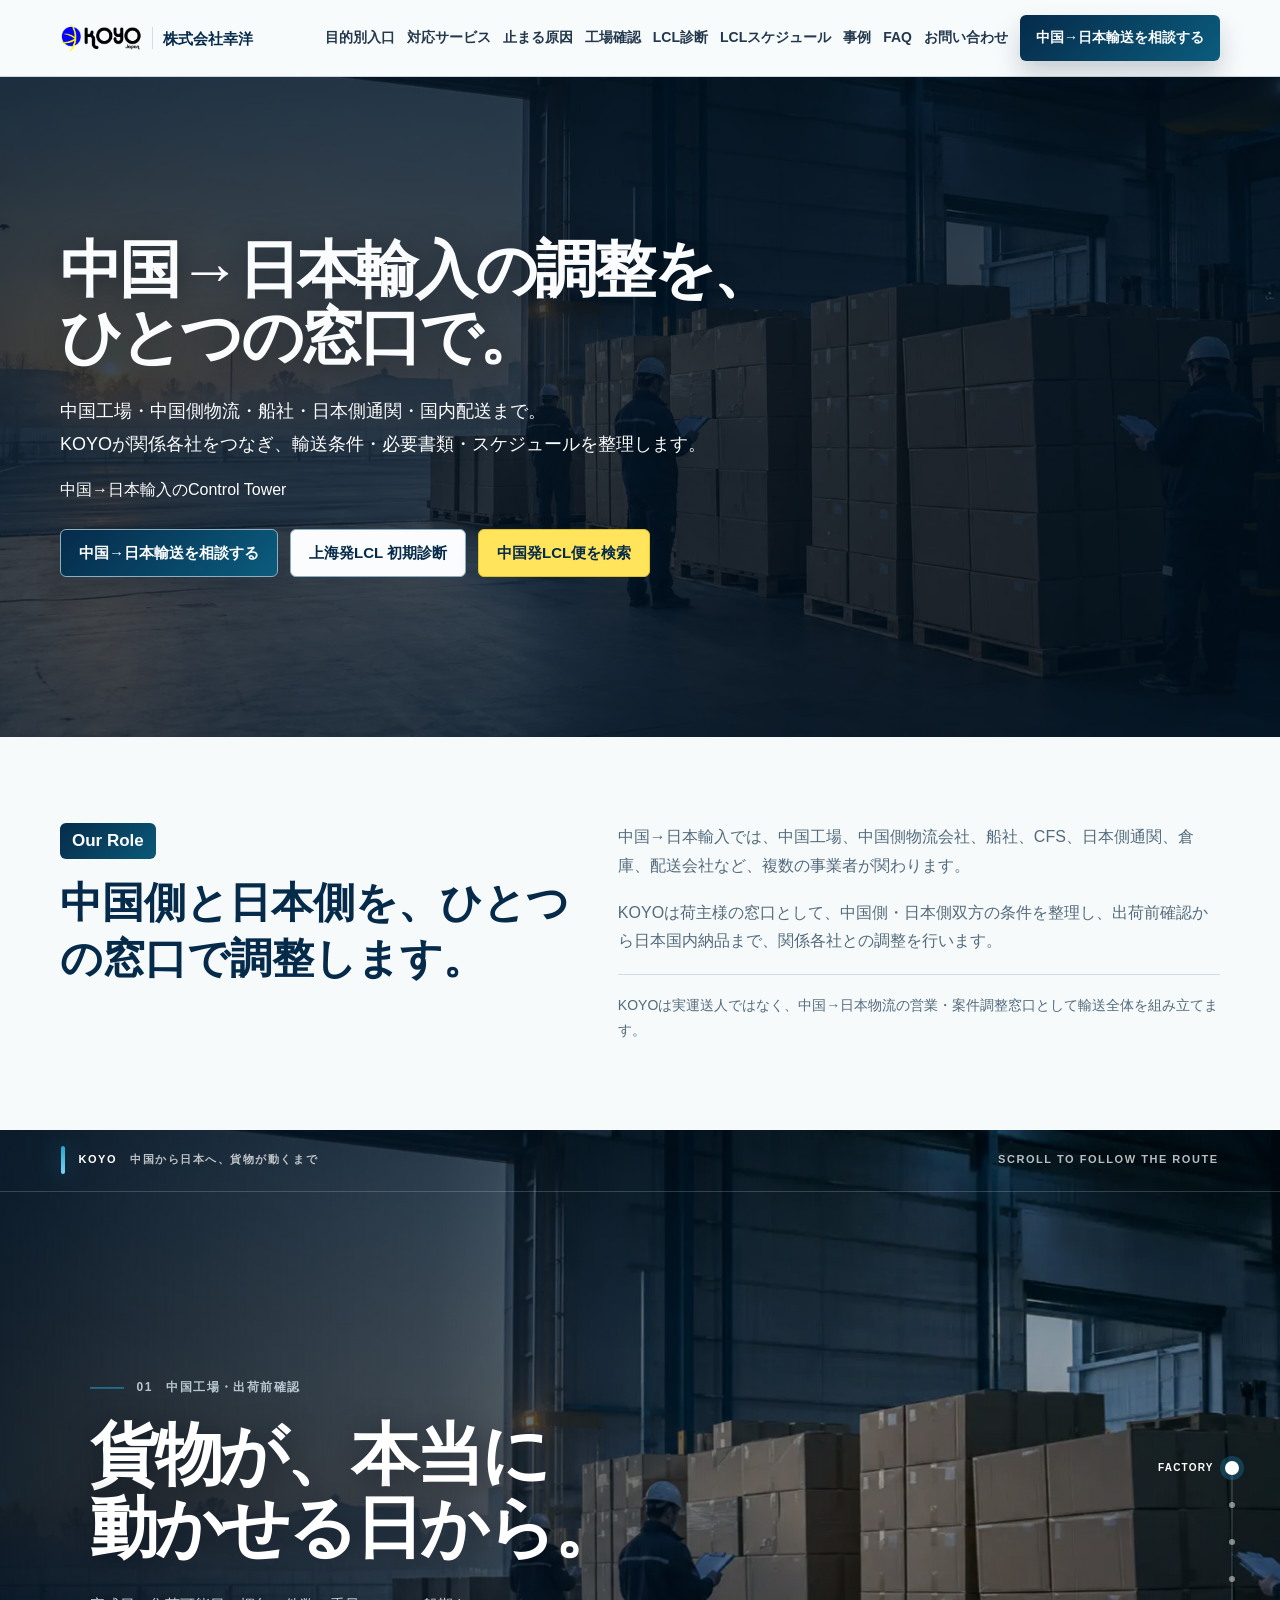
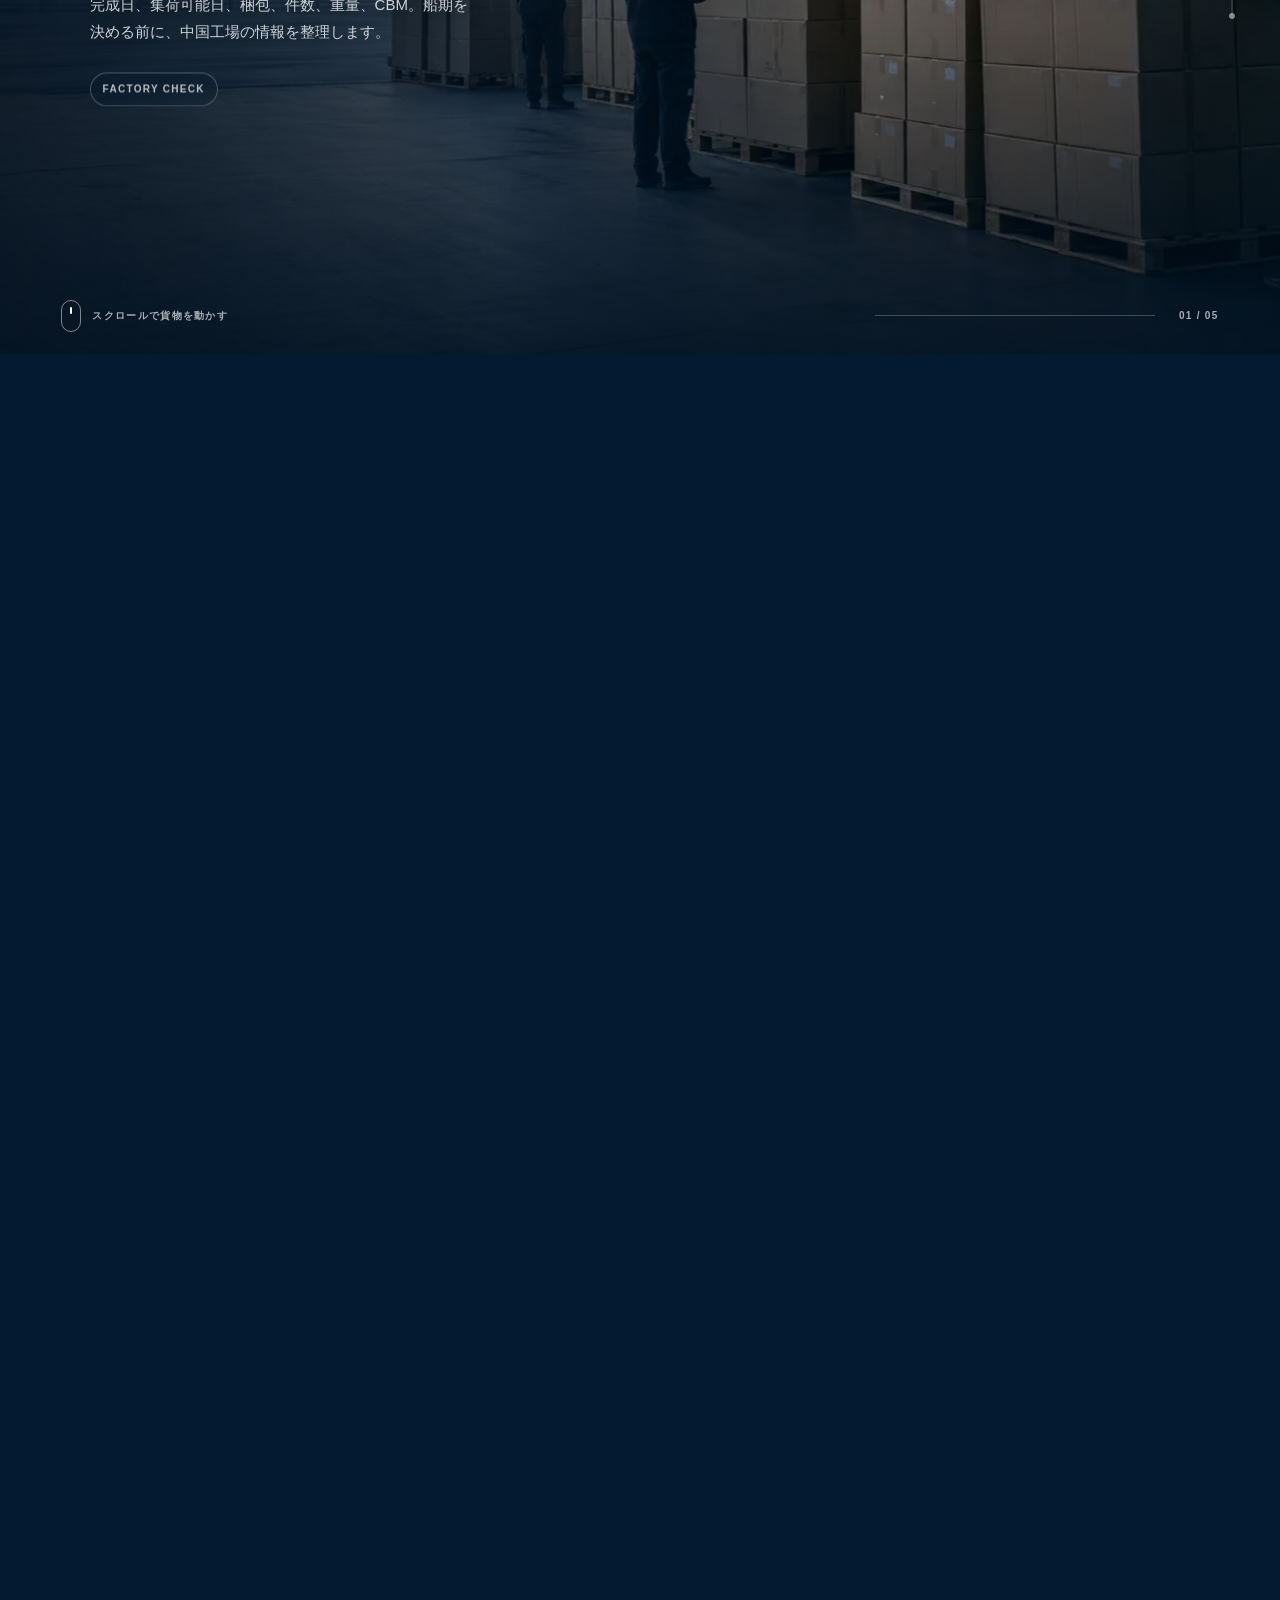
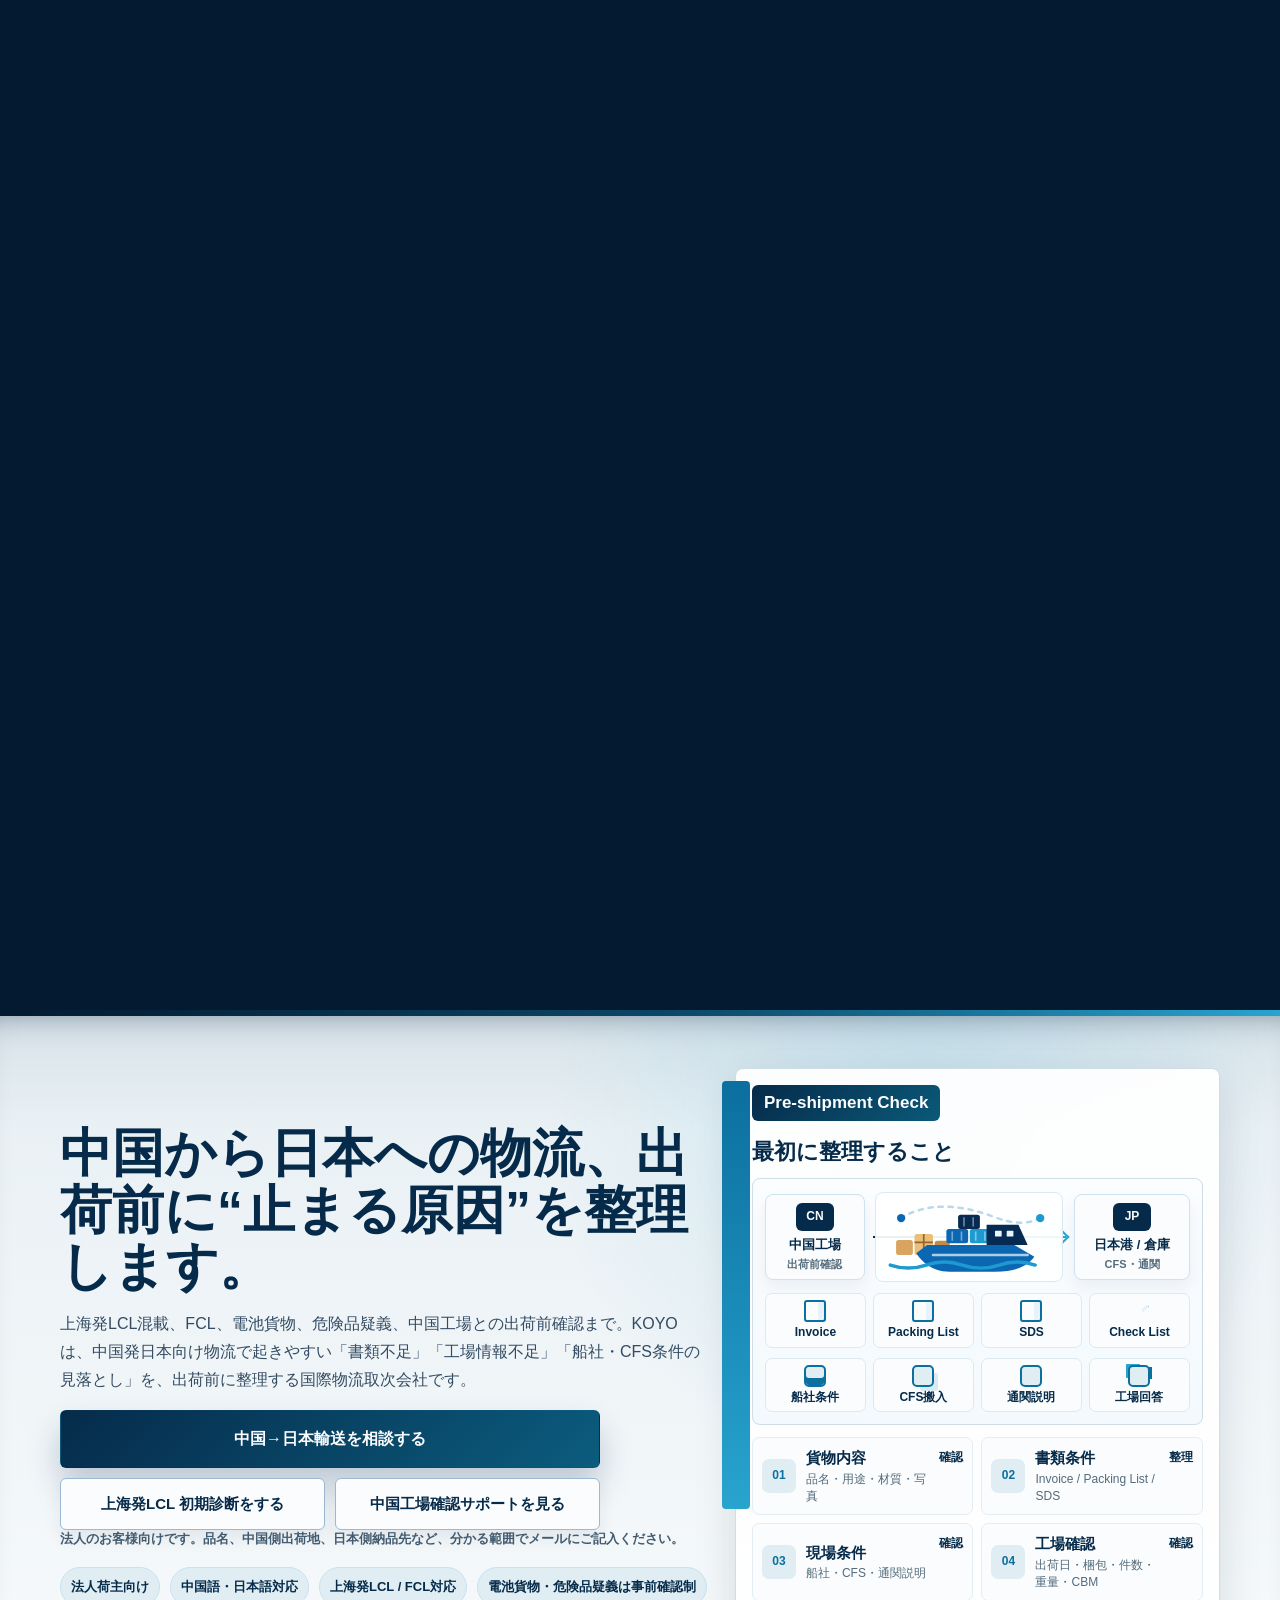
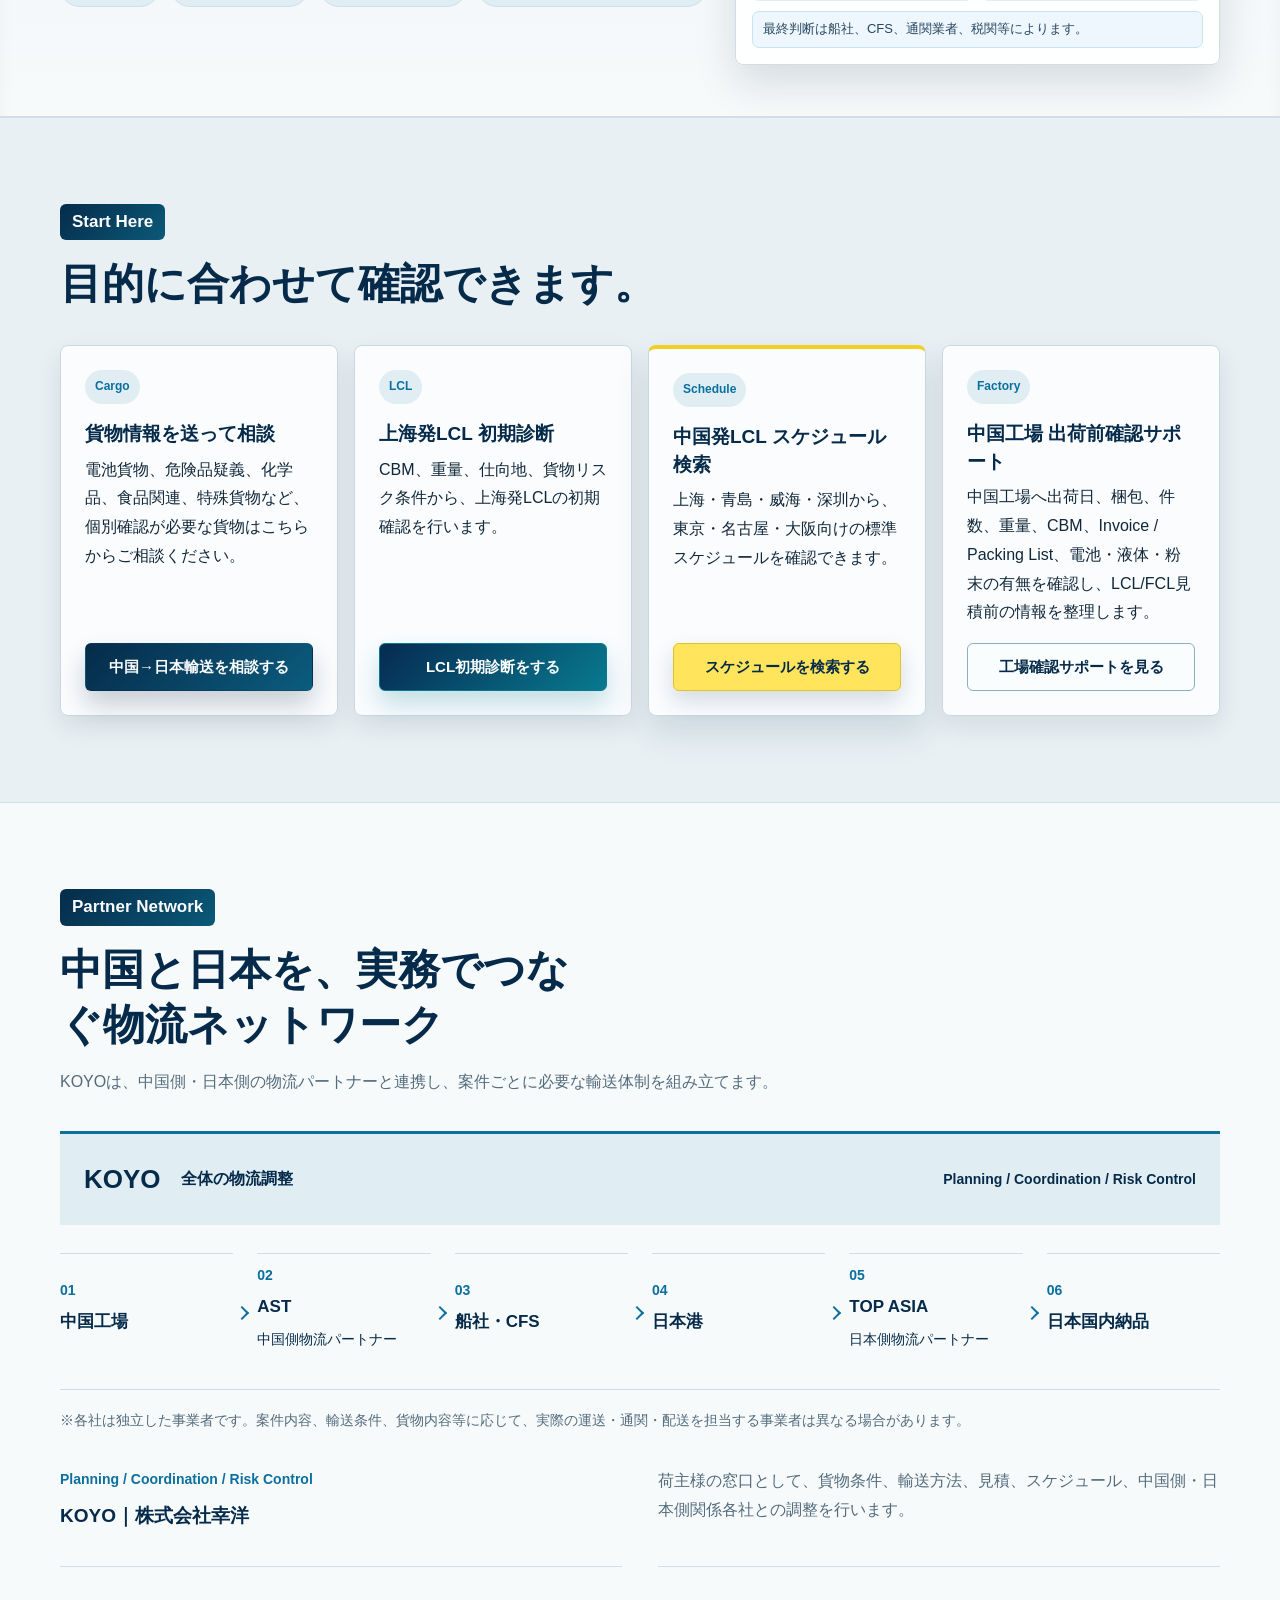
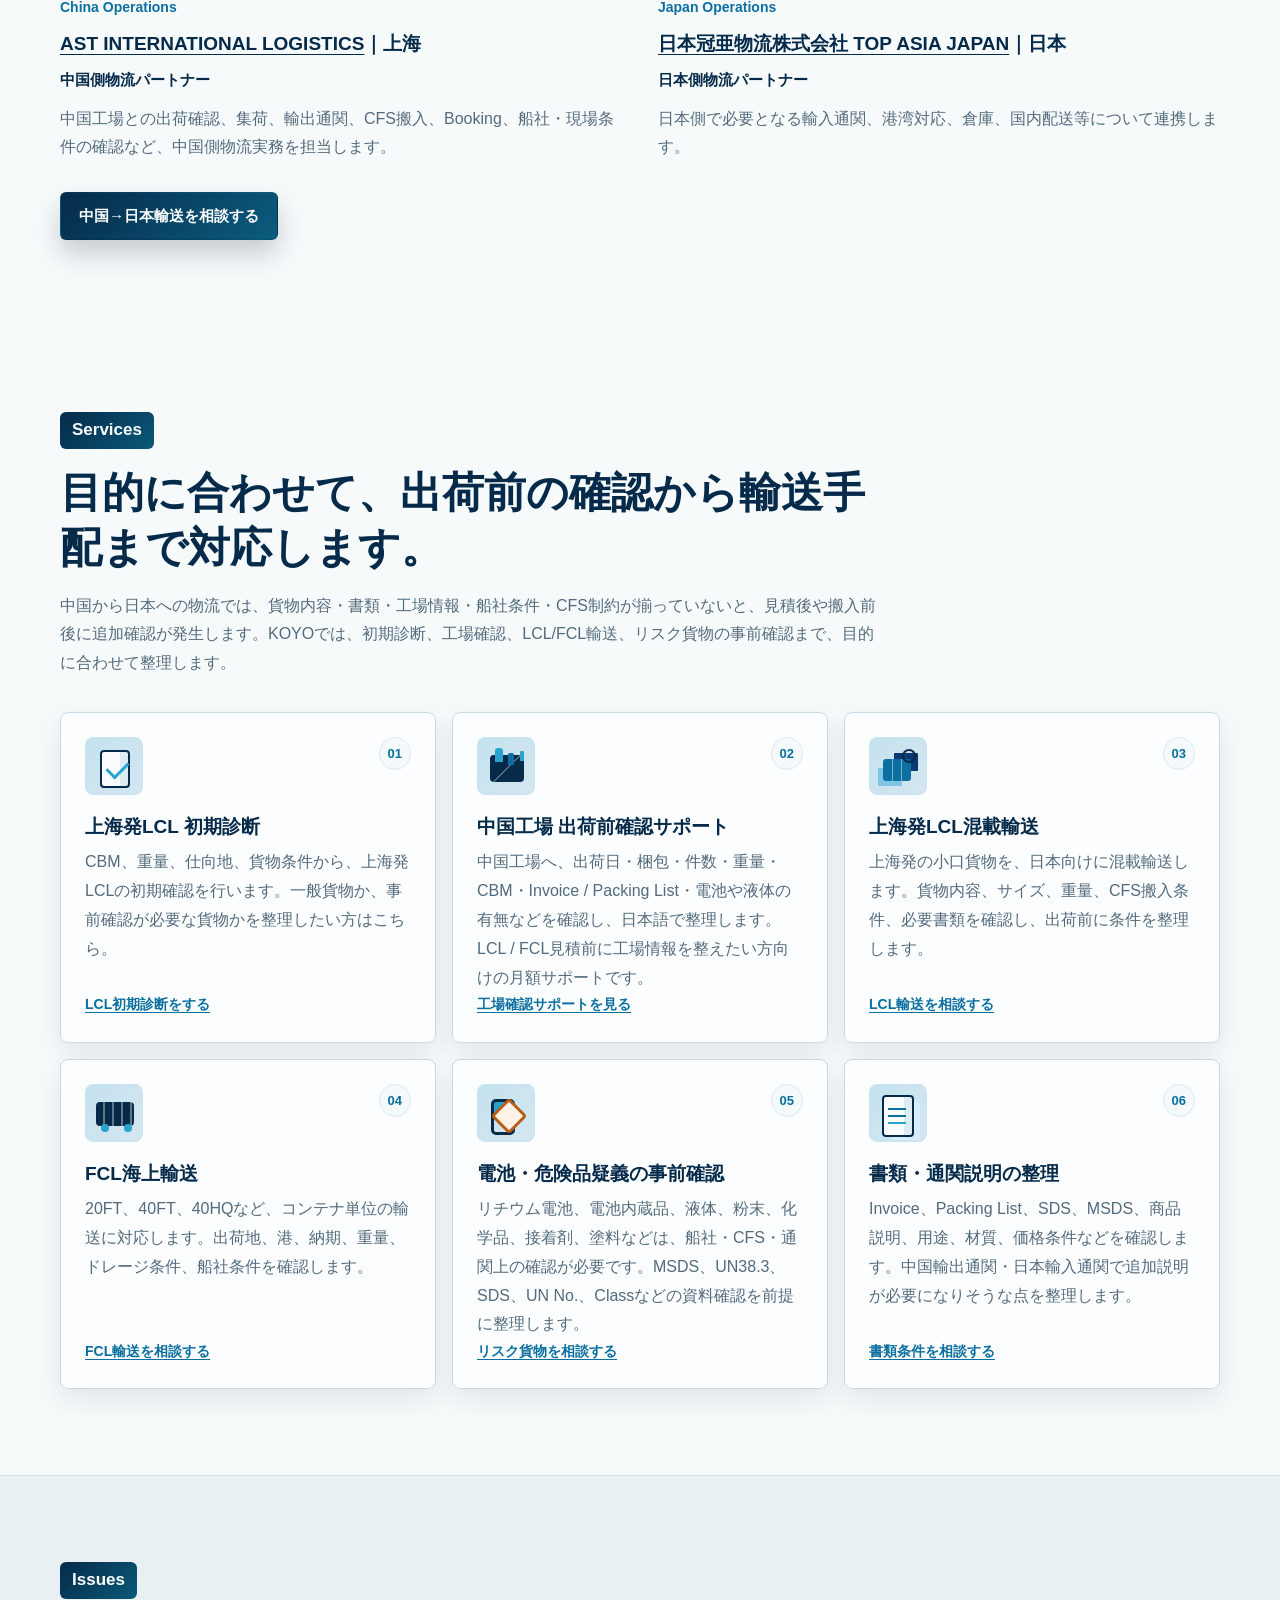
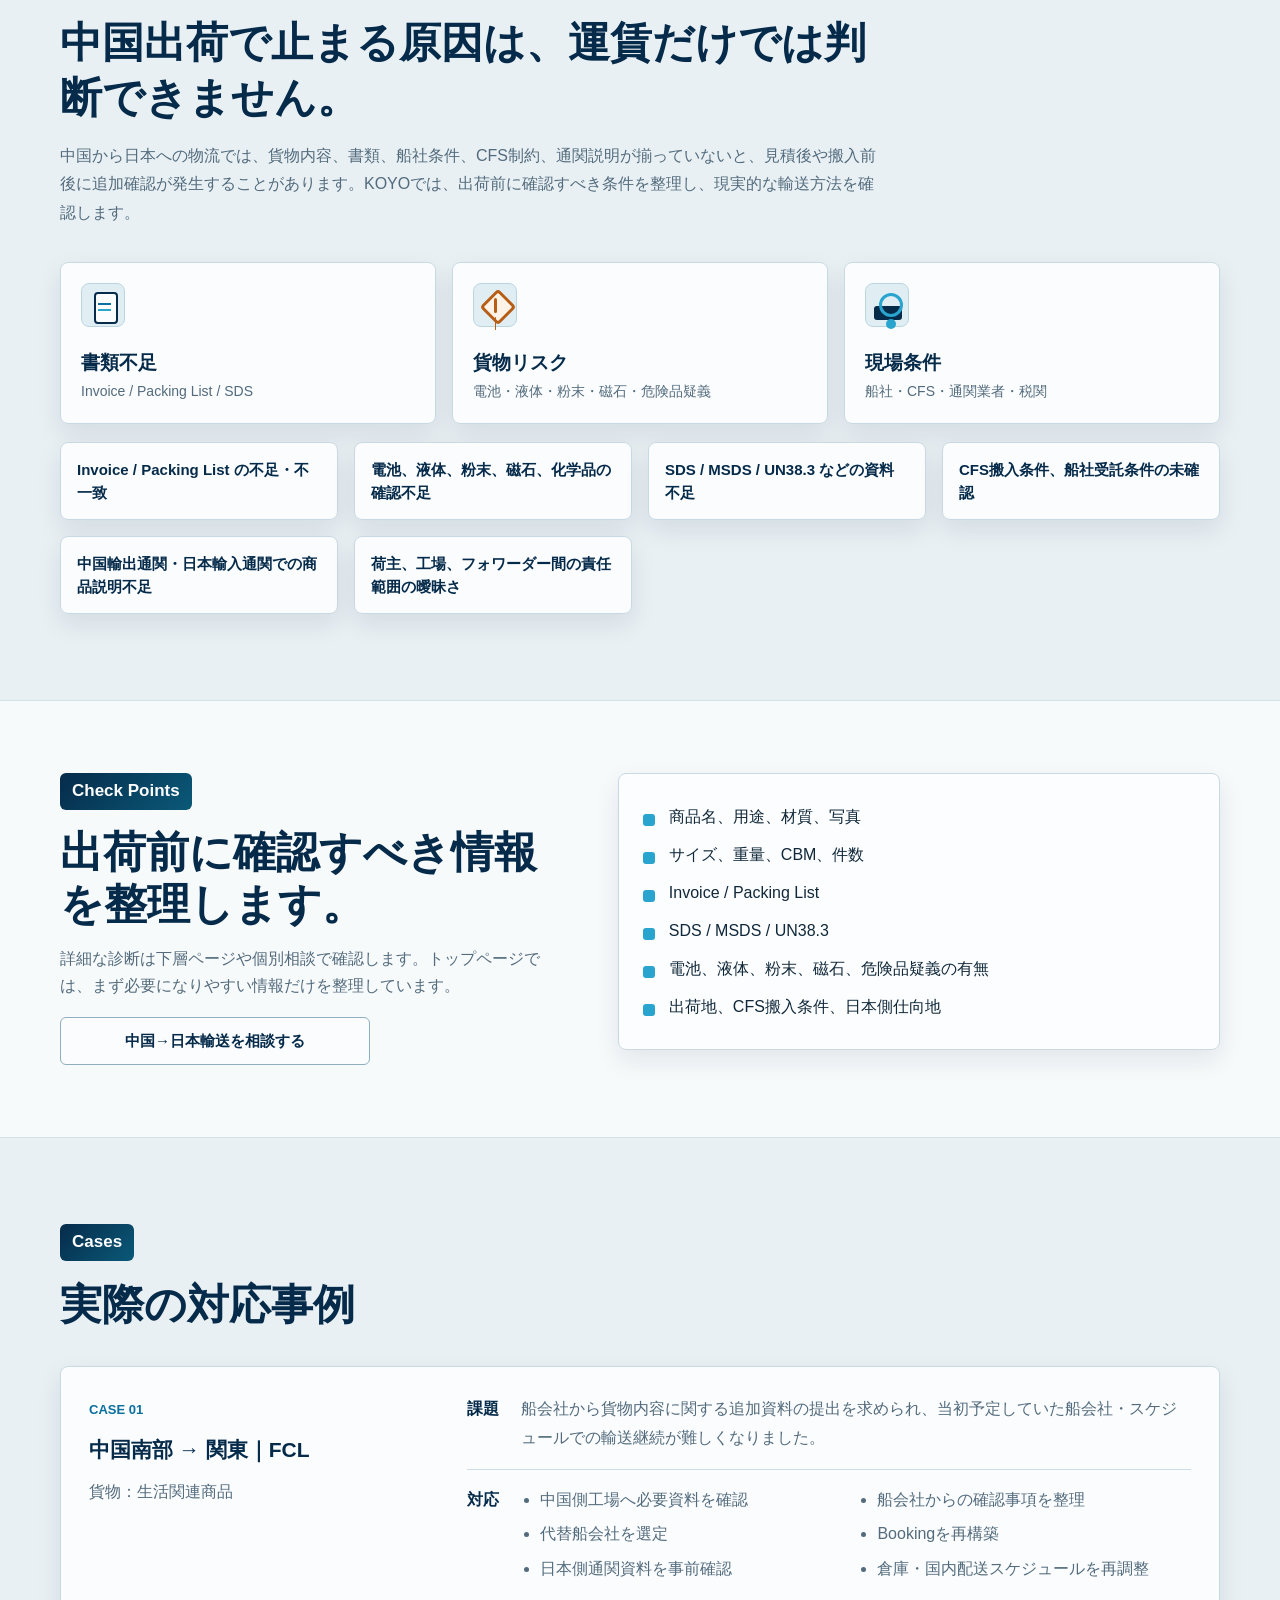
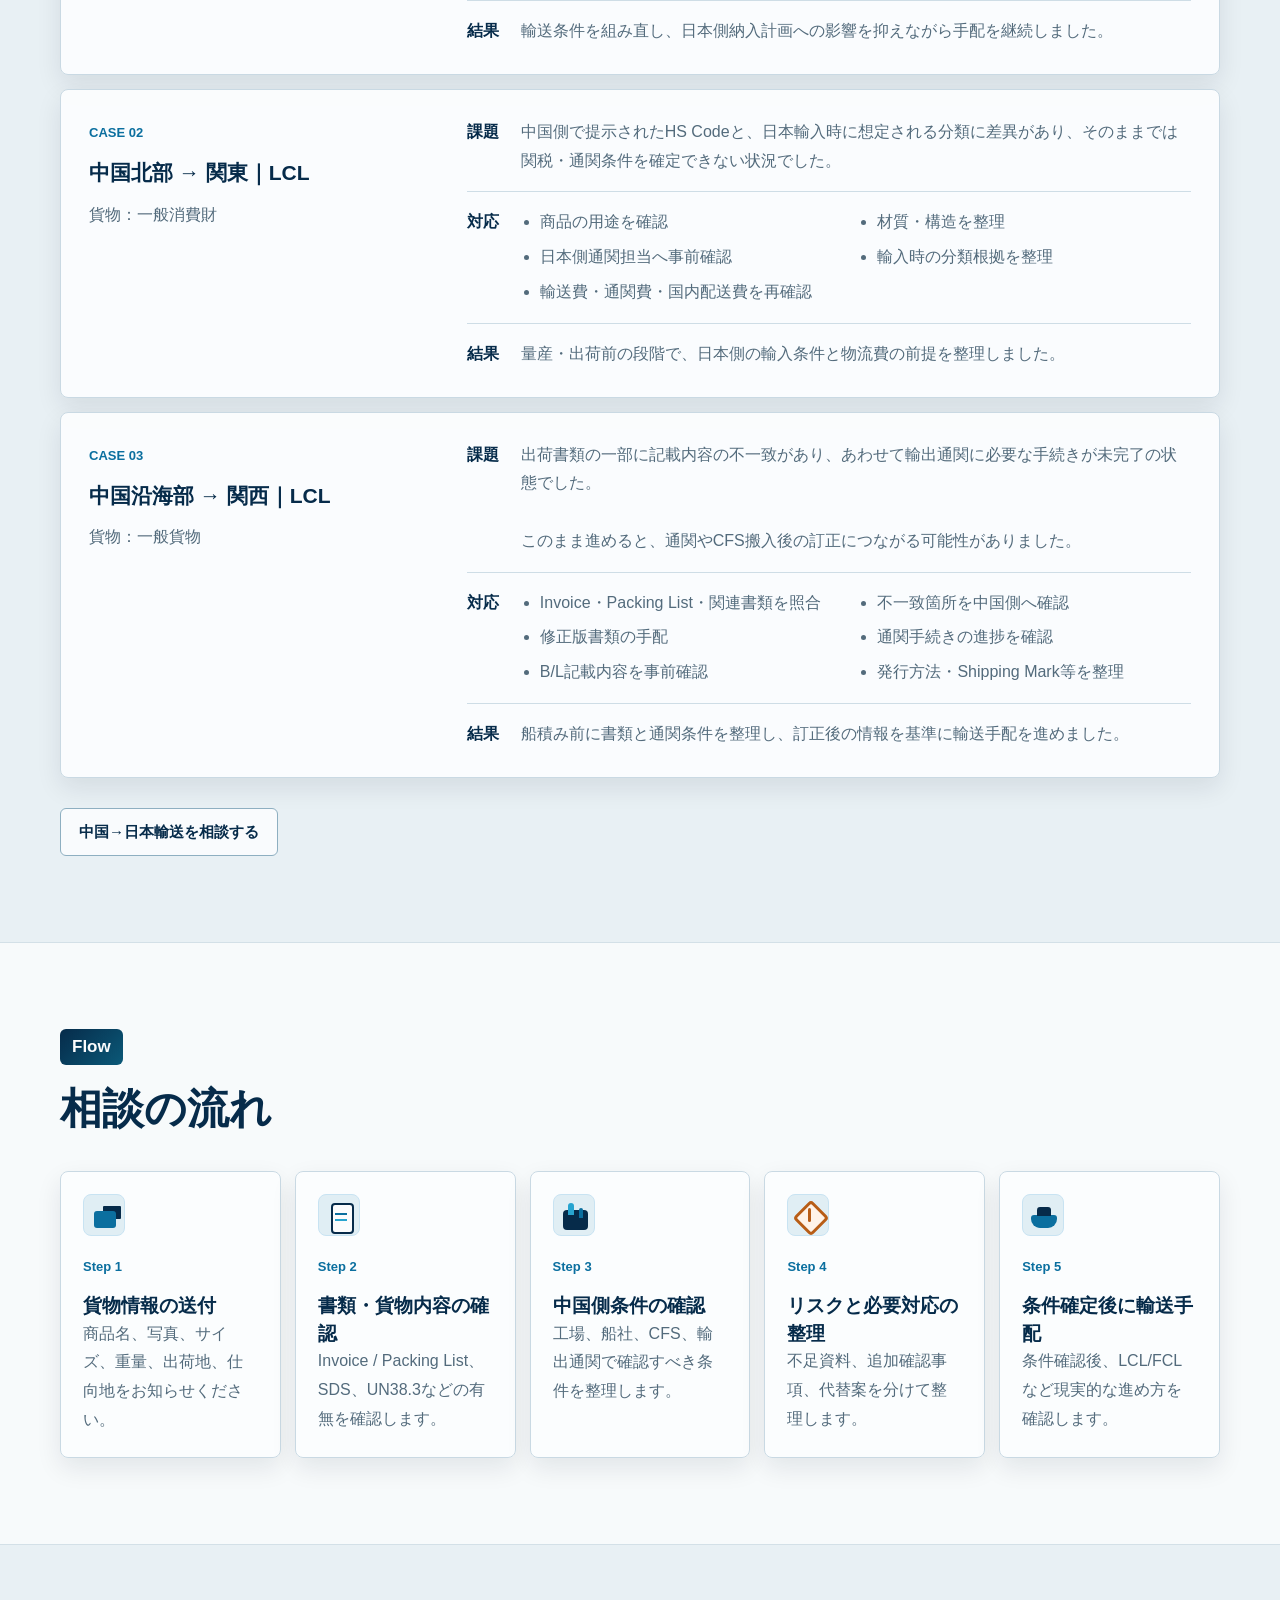
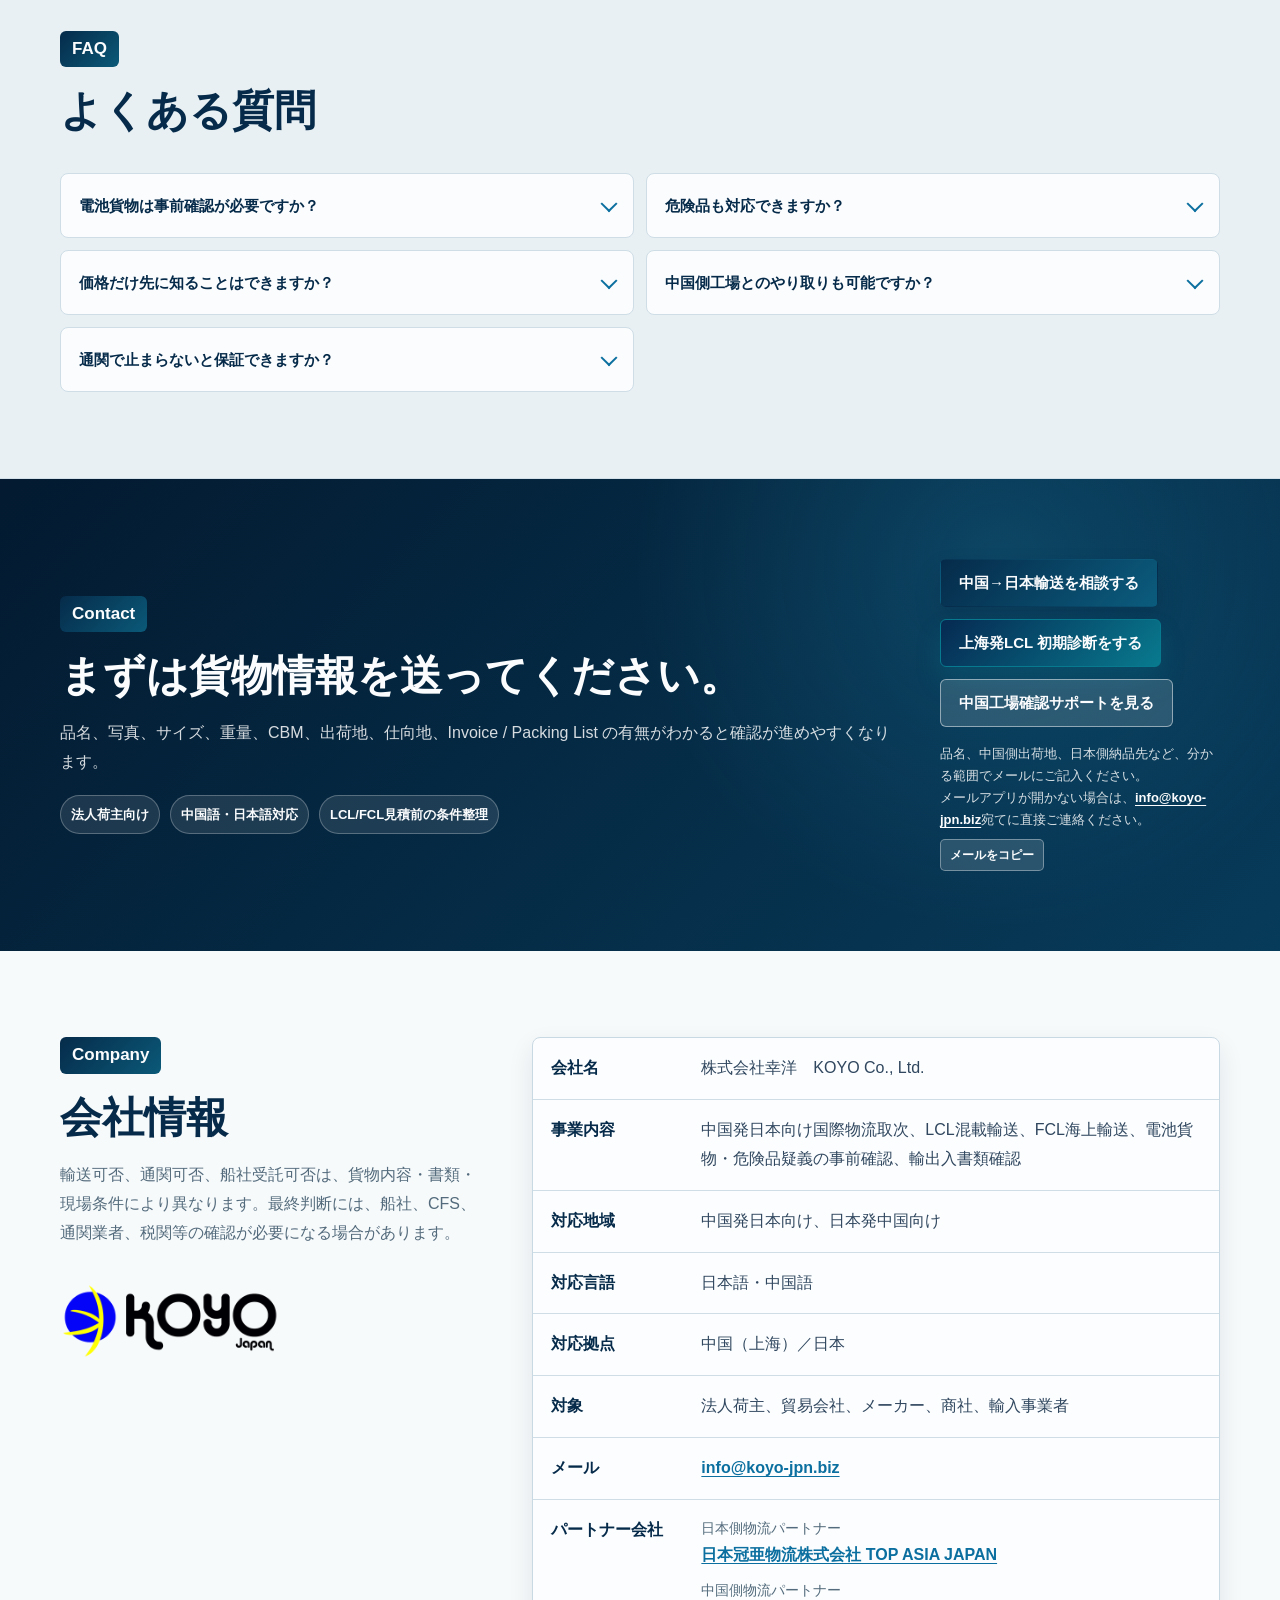
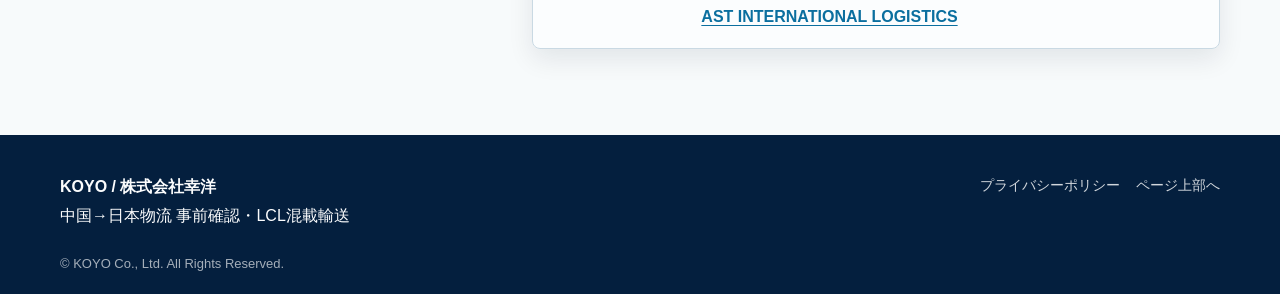
==== commit 6c5a8a21: "Add China LCL schedule search" ====
--- a/index.html
+++ b/index.html
@@ -2,6 +2,7 @@
 <html lang="ja">
   <head>
     <meta charset="utf-8">
+    <link rel="icon" href="data:,">
     <meta name="viewport" content="width=device-width, initial-scale=1">
     <title>株式会社幸洋｜中国→日本 LCL混載輸送・電池貨物対応</title>
     <meta name="description" content="株式会社幸洋は、中国から日本向けの法人国際物流に対応する物流取次会社です。上海発LCL混載、FCL、電池貨物、危険品、中国輸出通関、日本輸入通関の事前確認を行い、出荷前に止まるリスクを整理します。">
@@ -82,6 +83,7 @@
           <a href="#issues">止まる原因</a>
           <a href="factory-check.html" data-cta-event="factory_check">工場確認</a>
           <a href="lcl-check.html">LCL診断</a>
+          <a href="schedule.html" data-cta-event="lcl_schedule_nav">LCLスケジュール</a>
           <a href="#cases">事例</a>
           <a href="#faq">FAQ</a>
           <a href="#contact">お問い合わせ</a>
@@ -100,6 +102,7 @@
           <div class="first-view-actions">
             <a class="button button-primary" href="#" data-contact-link data-cta-event="hero_contact">中国→日本輸送を相談する</a>
             <a class="button button-secondary" href="/lcl-check.html" data-cta-event="hero_lcl_check">上海発LCL 初期診断</a>
+            <a class="button button-schedule" href="schedule.html" data-cta-event="lcl_schedule_hero">中国発LCL便を検索</a>
           </div>
         </div>
       </section>
@@ -326,22 +329,28 @@
           </div>
           <div class="entry-grid">
             <article>
+              <span class="entry-kicker">Cargo</span>
+              <h3>貨物情報を送って相談</h3>
+              <p>電池貨物、危険品疑義、化学品、食品関連、特殊貨物など、個別確認が必要な貨物はこちらからご相談ください。</p>
+              <a class="button button-primary" href="#" data-contact-link>中国→日本輸送を相談する</a>
+            </article>
+            <article>
               <span class="entry-kicker">LCL</span>
               <h3>上海発LCL 初期診断</h3>
               <p>CBM、重量、仕向地、貨物リスク条件から、上海発LCLの初期確認を行います。</p>
               <a class="button button-lcl-check" href="/lcl-check.html">LCL初期診断をする</a>
             </article>
+            <article class="schedule-entry">
+              <span class="entry-kicker">Schedule</span>
+              <h3>中国発LCL スケジュール検索</h3>
+              <p>上海・青島・威海・深圳から、東京・名古屋・大阪向けの標準スケジュールを確認できます。</p>
+              <a class="button button-schedule" href="schedule.html" data-cta-event="lcl_schedule_entry">スケジュールを検索する</a>
+            </article>
             <article>
               <span class="entry-kicker">Factory</span>
               <h3>中国工場 出荷前確認サポート</h3>
               <p>中国工場へ出荷日、梱包、件数、重量、CBM、Invoice / Packing List、電池・液体・粉末の有無を確認し、LCL/FCL見積前の情報を整理します。</p>
               <a class="button button-secondary" href="/factory-check.html" data-cta-event="factory_check">工場確認サポートを見る</a>
-            </article>
-            <article>
-              <span class="entry-kicker">Cargo</span>
-              <h3>貨物情報を送って相談</h3>
-              <p>電池貨物、危険品疑義、化学品、食品関連、特殊貨物など、個別確認が必要な貨物はこちらからご相談ください。</p>
-              <a class="button button-primary" href="#" data-contact-link>中国→日本輸送を相談する</a>
             </article>
           </div>
         </div>
--- a/styles.css
+++ b/styles.css
@@ -936,8 +936,27 @@
 
 .entry-grid {
   display: grid;
-  grid-template-columns: repeat(3, minmax(0, 1fr));
+  grid-template-columns: repeat(4, minmax(0, 1fr));
   gap: 16px;
+}
+
+.button-schedule {
+  color: var(--navy);
+  background: #ffe45c;
+  border-color: #e1c228;
+  box-shadow: 0 10px 22px rgba(6, 43, 74, 0.16);
+}
+
+.button-schedule:hover,
+.button-schedule:focus-visible {
+  color: var(--navy);
+  background: #ffed87;
+  border-color: #d1af10;
+}
+
+.entry-grid .schedule-entry {
+  border-top: 4px solid #f2cf22;
+  box-shadow: 0 16px 34px rgba(6, 43, 74, 0.13);
 }
 
 .issue-grid {
